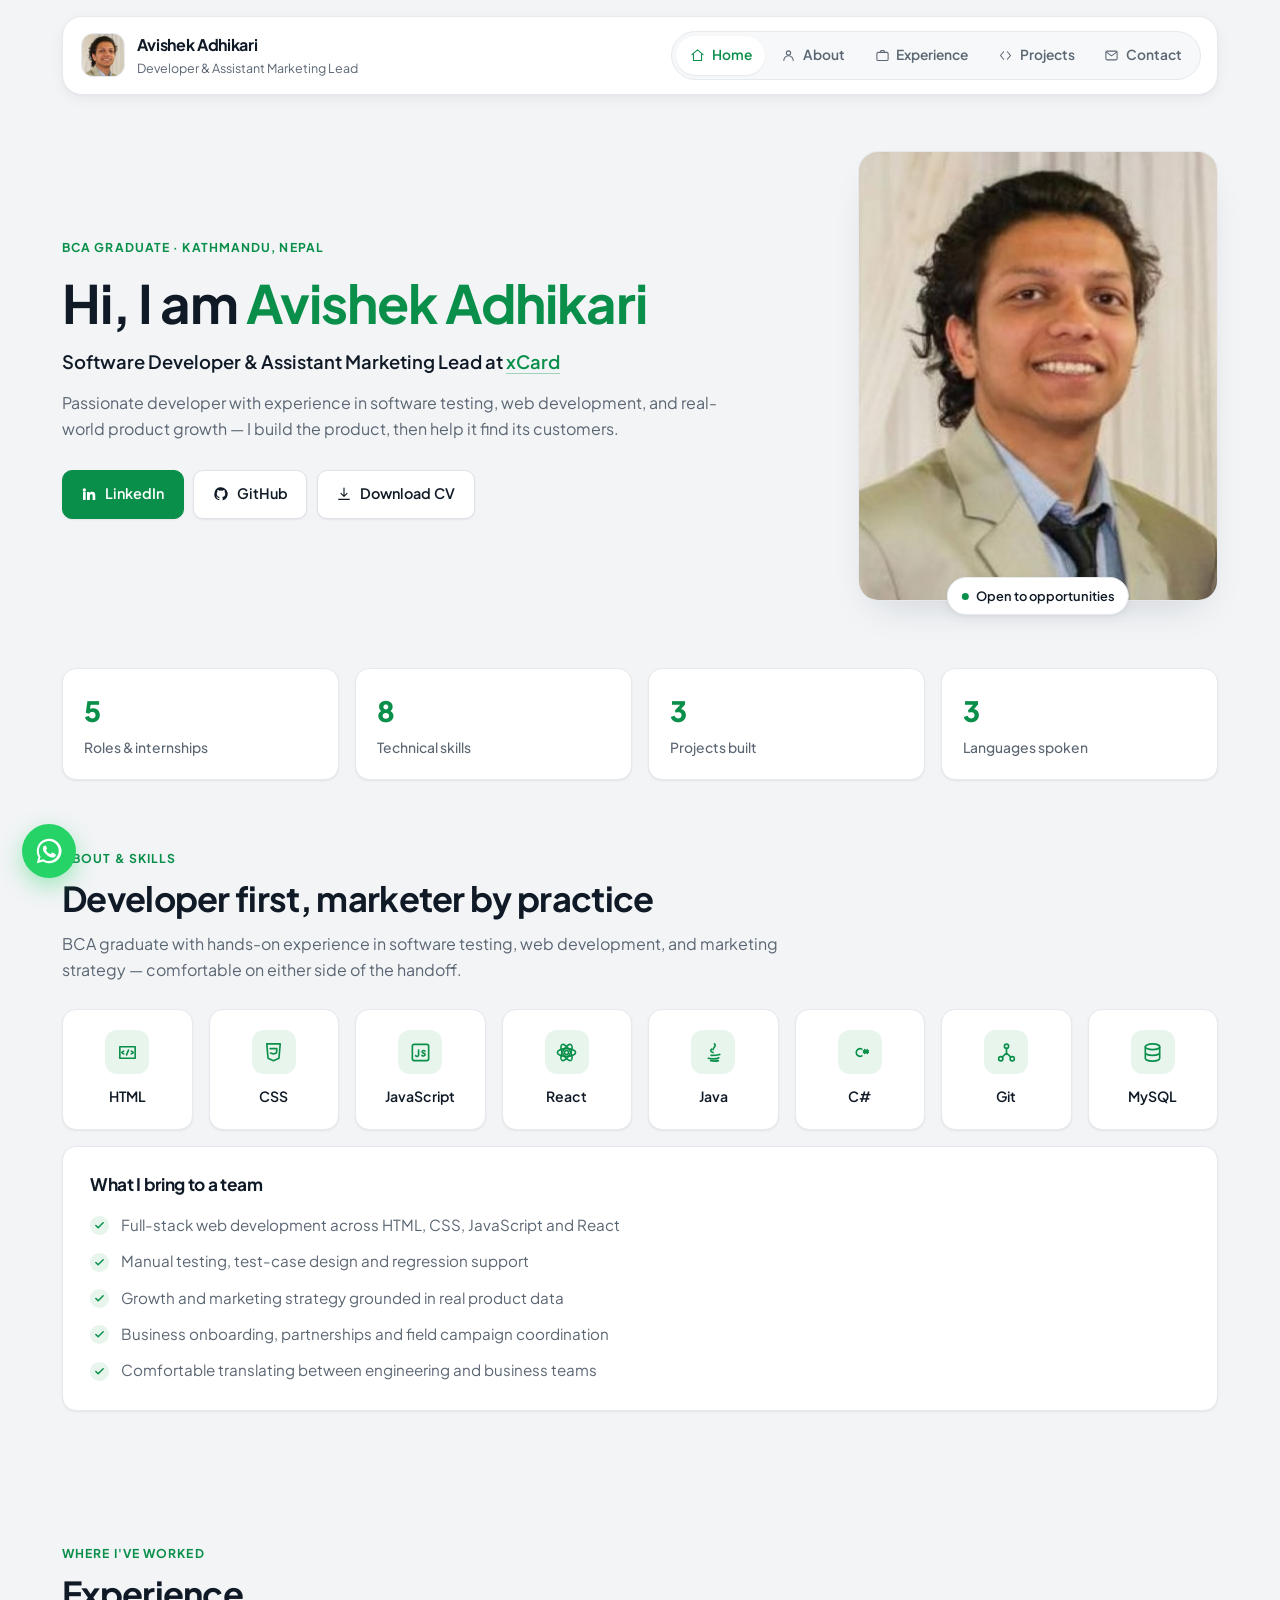
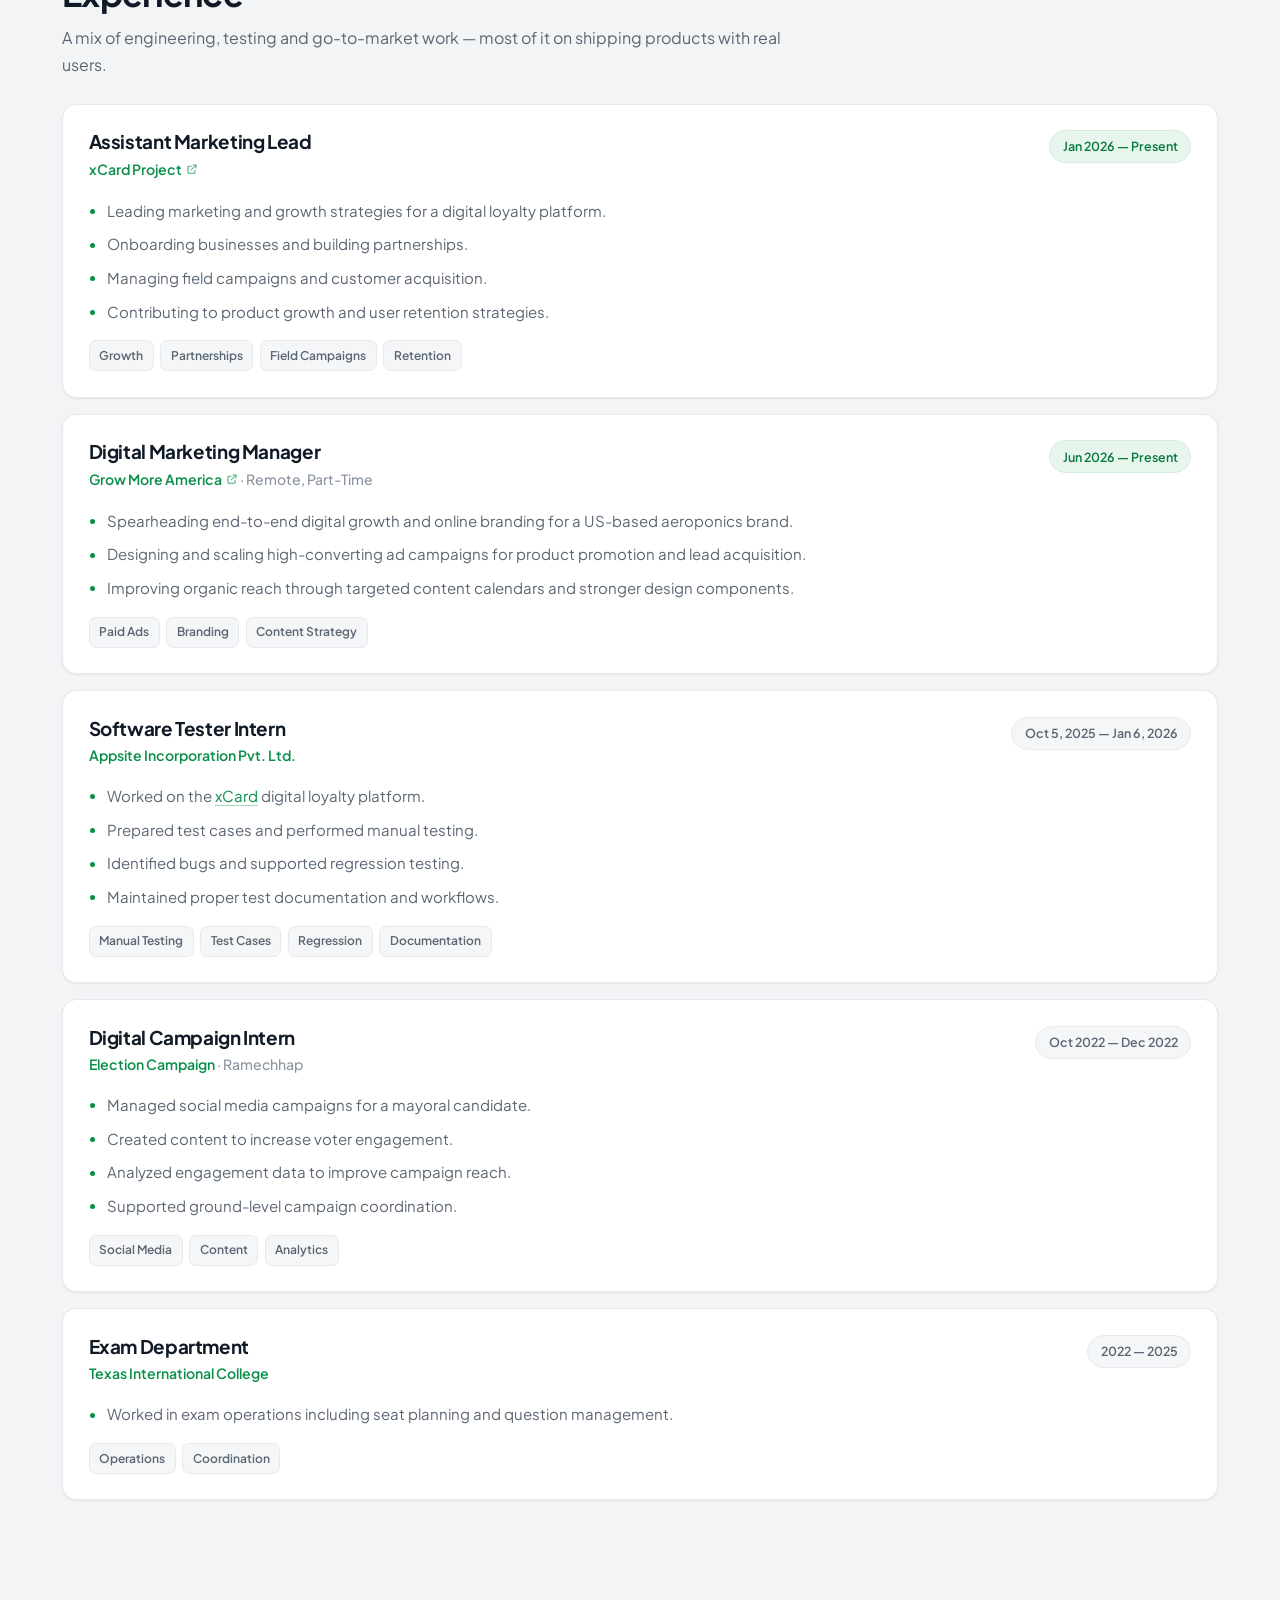
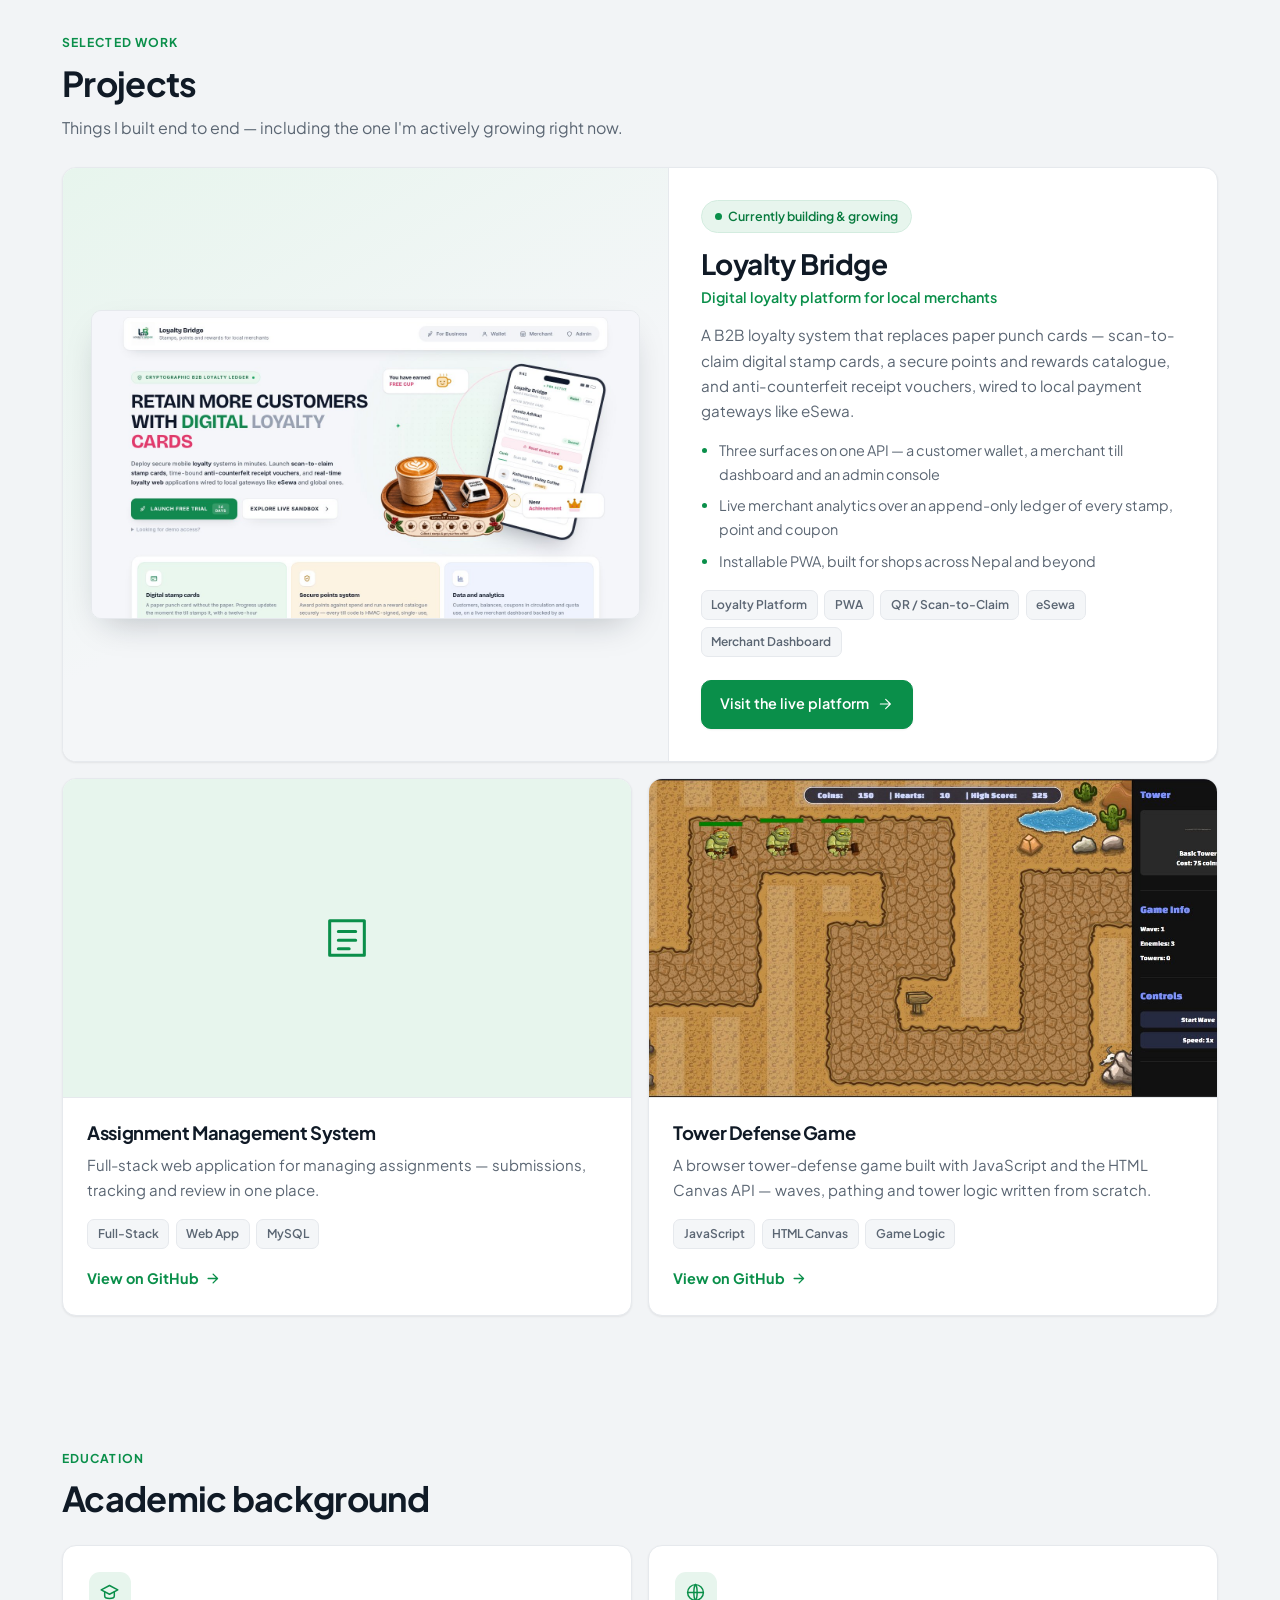
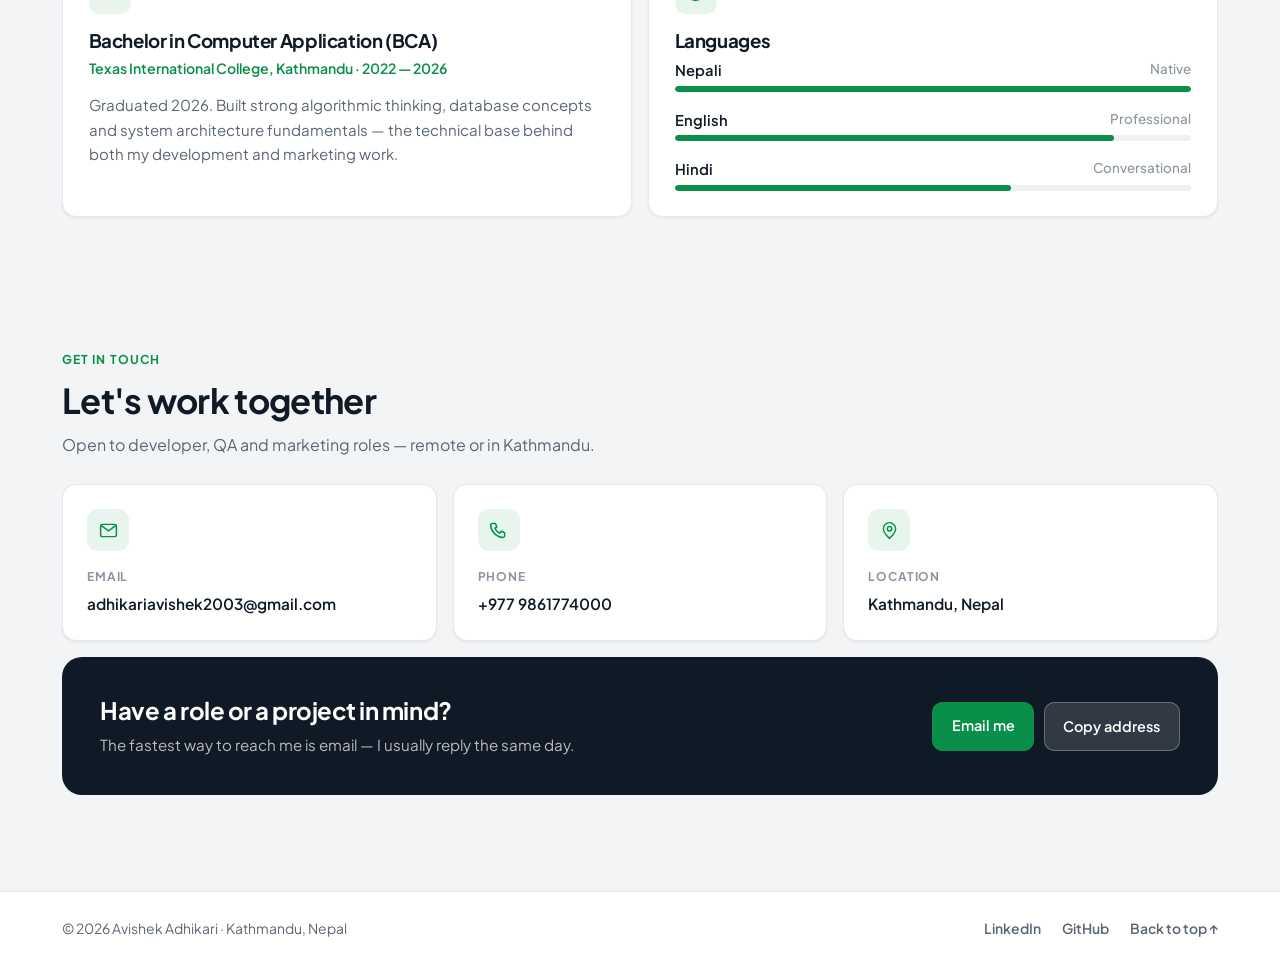
==== index.html @ b86a8623 "Add personal portfolio site Static, dependency-free portfolio built with plain HTML, CSS and vanilla" ====
<!DOCTYPE html>
<html lang="en">
<head>
<meta charset="UTF-8">
<meta name="viewport" content="width=device-width, initial-scale=1.0">
<title>Avishek Adhikari — Developer &amp; Assistant Marketing Lead</title>
<meta name="description" content="Portfolio of Avishek Adhikari — BCA graduate, software developer and Assistant Marketing Lead at xCard. Software testing, web development and product growth.">
<meta name="author" content="Avishek Adhikari">
<meta property="og:type" content="website">
<meta property="og:title" content="Avishek Adhikari — Developer &amp; Assistant Marketing Lead">
<meta property="og:description" content="Passionate developer with experience in software testing, web development, and real-world product growth.">

<link rel="preconnect" href="https://fonts.googleapis.com">
<link rel="preconnect" href="https://fonts.gstatic.com" crossorigin>
<link href="https://fonts.googleapis.com/css2?family=Plus+Jakarta+Sans:wght@400;500;600;700;800&display=swap" rel="stylesheet">
<link rel="stylesheet" href="styles.css">
<link rel="icon" href="data:image/svg+xml,<svg xmlns='http://www.w3.org/2000/svg' viewBox='0 0 100 100'><rect width='100' height='100' rx='24' fill='%230a8f4a'/><text y='70' x='50' text-anchor='middle' font-size='54' font-weight='700' font-family='Arial' fill='white'>A</text></svg>">
</head>
<body>

<div class="progress" id="progress"></div>

<!-- ================= HEADER ================= -->
<header class="topbar" id="topbar">
  <div class="topbar__card">
    <a href="#top" class="brand">
      <img src="assets/photo.jpg" alt="" class="brand__img">
      <span class="brand__text">
        <strong>Avishek Adhikari</strong>
        <small>Developer &amp; Assistant Marketing Lead</small>
      </span>
    </a>

    <nav class="pillnav" id="pillnav" aria-label="Sections">
      <a href="#top" class="is-active">
        <svg viewBox="0 0 24 24"><path d="M3 10.5 12 3l9 7.5"/><path d="M5.5 9.5V20h13V9.5"/></svg><span>Home</span></a>
      <a href="#about">
        <svg viewBox="0 0 24 24"><circle cx="12" cy="8" r="3.4"/><path d="M4.5 20a7.5 7.5 0 0 1 15 0"/></svg><span>About</span></a>
      <a href="#experience">
        <svg viewBox="0 0 24 24"><rect x="3" y="7" width="18" height="13" rx="2.2"/><path d="M9 7V5.5A1.5 1.5 0 0 1 10.5 4h3A1.5 1.5 0 0 1 15 5.5V7"/></svg><span>Experience</span></a>
      <a href="#projects">
        <svg viewBox="0 0 24 24"><path d="M9 18l-5-6 5-6M15 6l5 6-5 6"/></svg><span>Projects</span></a>
      <a href="#contact">
        <svg viewBox="0 0 24 24"><rect x="3" y="5" width="18" height="14" rx="2.2"/><path d="m3.8 6.5 8.2 6 8.2-6"/></svg><span>Contact</span></a>
    </nav>

    <button class="burger" id="burger" aria-label="Open menu" aria-expanded="false">
      <span></span><span></span><span></span>
    </button>
  </div>
</header>

<main id="top">
<div class="wrap">

  <!-- ================= HERO ================= -->
  <section class="hero reveal">
    <div class="hero__text">
      <span class="eyebrow">BCA Graduate · Kathmandu, Nepal</span>
      <h1>Hi, I am <span class="hl">Avishek Adhikari</span></h1>
      <p class="hero__role">Software Developer &amp; Assistant Marketing Lead at <a class="inlink" href="https://xcardnepal.com" target="_blank" rel="noopener">xCard</a></p>
      <p class="hero__lede">
        Passionate developer with experience in software testing, web development,
        and real-world product growth — I build the product, then help it find its customers.
      </p>

      <div class="btnrow">
        <a class="btn btn--primary" href="https://www.linkedin.com/in/avishek-adhikari-4a58102a5/" target="_blank" rel="noopener">
          <svg class="i i--fill" viewBox="0 0 24 24"><path d="M4.98 3.5a2.5 2.5 0 1 1 0 5 2.5 2.5 0 0 1 0-5zM3 9h4v12H3zM9 9h3.8v1.7h.05c.53-.95 1.83-1.95 3.77-1.95 4.03 0 4.78 2.5 4.78 5.76V21h-4v-5.6c0-1.34-.03-3.07-1.9-3.07-1.9 0-2.2 1.46-2.2 2.97V21H9z"/></svg>
          LinkedIn
        </a>
        <a class="btn" href="https://github.com/avishekadhikari" target="_blank" rel="noopener">
          <svg class="i i--fill" viewBox="0 0 24 24"><path d="M12 2a10 10 0 0 0-3.16 19.49c.5.09.68-.22.68-.48v-1.7C6.73 19.9 6.14 18 6.14 18c-.45-1.16-1.11-1.47-1.11-1.47-.91-.62.07-.6.07-.6 1 .07 1.53 1.03 1.53 1.03.9 1.53 2.36 1.09 2.94.83.09-.65.35-1.09.63-1.34-2.22-.25-4.55-1.11-4.55-4.94 0-1.09.39-1.98 1.03-2.68-.1-.25-.45-1.27.1-2.65 0 0 .84-.27 2.75 1.02a9.5 9.5 0 0 1 5 0c1.91-1.29 2.75-1.02 2.75-1.02.55 1.38.2 2.4.1 2.65.64.7 1.03 1.59 1.03 2.68 0 3.84-2.34 4.68-4.57 4.93.36.31.68.92.68 1.85v2.74c0 .27.18.58.69.48A10 10 0 0 0 12 2z"/></svg>
          GitHub
        </a>
        <a class="btn" href="assets/Avishek-Adhikari-CV.pdf" download>
          <svg class="i" viewBox="0 0 24 24"><path d="M12 3v12M7.5 11l4.5 4.5 4.5-4.5M4 20h16"/></svg>
          Download CV
        </a>
      </div>
    </div>

    <div class="hero__photo">
      <img src="assets/photo.jpg" alt="Avishek Adhikari">
      <span class="badge"><i class="dot"></i>Open to opportunities</span>
    </div>
  </section>

  <!-- ================= STATS ================= -->
  <section class="stats reveal">
    <div class="stat"><strong>5</strong><span>Roles &amp; internships</span></div>
    <div class="stat"><strong>8</strong><span>Technical skills</span></div>
    <div class="stat"><strong>3</strong><span>Projects built</span></div>
    <div class="stat"><strong>3</strong><span>Languages spoken</span></div>
  </section>

  <!-- ================= ABOUT / SKILLS ================= -->
  <section class="block" id="about">
    <div class="block__head reveal">
      <span class="eyebrow">About &amp; skills</span>
      <h2>Developer first, marketer by practice</h2>
      <p class="block__sub">
        BCA graduate with hands-on experience in software testing, web development,
        and marketing strategy — comfortable on either side of the handoff.
      </p>
    </div>

    <div class="grid grid--7 reveal">
      <div class="tile"><div class="tile__ico">
        <svg viewBox="0 0 24 24"><path d="M4 6h16v12H4z"/><path d="M8 10.5 6 12l2 1.5M16 10.5 18 12l-2 1.5M13 9.5l-2 5"/></svg></div>HTML</div>
      <div class="tile"><div class="tile__ico">
        <svg viewBox="0 0 24 24"><path d="M5 3h14l-1.3 15L12 20.5 6.3 18z"/><path d="M8.5 8h7l-.4 4.5L12 13.6l-3.1-1.1"/></svg></div>CSS</div>
      <div class="tile"><div class="tile__ico">
        <svg viewBox="0 0 24 24"><rect x="3.5" y="3.5" width="17" height="17" rx="2"/><path d="M10 9.5v5.2a1.6 1.6 0 0 1-3 .5M13.5 15c.6.7 3.3 1.2 3.3-.8 0-1.8-3.2-1.3-3.2-3 0-1.6 2.5-1.7 3.1-.6"/></svg></div>JavaScript</div>
      <div class="tile"><div class="tile__ico">
        <svg viewBox="0 0 24 24"><circle cx="12" cy="12" r="2.1"/><ellipse cx="12" cy="12" rx="9.5" ry="4"/><ellipse cx="12" cy="12" rx="9.5" ry="4" transform="rotate(60 12 12)"/><ellipse cx="12" cy="12" rx="9.5" ry="4" transform="rotate(120 12 12)"/></svg></div>React</div>
      <div class="tile"><div class="tile__ico">
        <svg viewBox="0 0 24 24"><path d="M13 3c2.5 2.5-1.5 4-1.5 6M9.5 15c6 0 9-1 9-1M6.5 18c8 1.5 11-.5 11-.5M9 20.5c5 1 8 0 8 0"/><path d="M10 8.5c-2 1.5-.5 3 1.5 3.5"/></svg></div>Java</div>
      <div class="tile"><div class="tile__ico">
        <svg viewBox="0 0 24 24"><path d="M14.5 8.5a4 4 0 1 0 0 7"/><path d="M17.5 9v4M20 9v4M16.2 10.2h5M16.2 11.9h5"/></svg></div>C#</div>
      <div class="tile"><div class="tile__ico">
        <svg viewBox="0 0 24 24"><circle cx="12" cy="5.5" r="2.2"/><circle cx="6" cy="18.5" r="2.2"/><circle cx="18" cy="18.5" r="2.2"/><path d="M12 7.7v4.8M12 12.5 7.5 16.8M12 12.5l4.5 4.3"/></svg></div>Git</div>
      <div class="tile"><div class="tile__ico">
        <svg viewBox="0 0 24 24"><ellipse cx="12" cy="6" rx="7.5" ry="3"/><path d="M4.5 6v12c0 1.7 3.4 3 7.5 3s7.5-1.3 7.5-3V6M4.5 12c0 1.7 3.4 3 7.5 3s7.5-1.3 7.5-3"/></svg></div>MySQL</div>
    </div>

    <div class="panel reveal">
      <h3 class="panel__h">What I bring to a team</h3>
      <ul class="checks">
        <li>Full-stack web development across HTML, CSS, JavaScript and React</li>
        <li>Manual testing, test-case design and regression support</li>
        <li>Growth and marketing strategy grounded in real product data</li>
        <li>Business onboarding, partnerships and field campaign coordination</li>
        <li>Comfortable translating between engineering and business teams</li>
      </ul>
    </div>
  </section>

  <!-- ================= EXPERIENCE ================= -->
  <section class="block" id="experience">
    <div class="block__head reveal">
      <span class="eyebrow">Where I've worked</span>
      <h2>Experience</h2>
      <p class="block__sub">
        A mix of engineering, testing and go-to-market work — most of it on shipping products
        with real users.
      </p>
    </div>

    <div class="xp">
      <article class="card card--xp reveal">
        <div class="card__top">
          <div>
            <h3>Assistant Marketing Lead</h3>
            <p class="org"><a class="orglink" href="https://xcardnepal.com" target="_blank" rel="noopener">xCard Project<svg viewBox="0 0 24 24"><path d="M14 4h6v6"/><path d="M20 4 10.5 13.5"/><path d="M18 14.5V19a1.5 1.5 0 0 1-1.5 1.5h-11A1.5 1.5 0 0 1 4 19V8a1.5 1.5 0 0 1 1.5-1.5H10"/></svg></a></p>
          </div>
          <span class="chip chip--live">Jan 2026 — Present</span>
        </div>
        <ul class="bullets">
          <li>Leading marketing and growth strategies for a digital loyalty platform.</li>
          <li>Onboarding businesses and building partnerships.</li>
          <li>Managing field campaigns and customer acquisition.</li>
          <li>Contributing to product growth and user retention strategies.</li>
        </ul>
        <div class="tags"><span>Growth</span><span>Partnerships</span><span>Field Campaigns</span><span>Retention</span></div>
      </article>

      <article class="card card--xp reveal">
        <div class="card__top">
          <div>
            <h3>Digital Marketing Manager</h3>
            <p class="org"><a class="orglink" href="https://growmoreamerica.com/" target="_blank" rel="noopener">Grow More America<svg viewBox="0 0 24 24"><path d="M14 4h6v6"/><path d="M20 4 10.5 13.5"/><path d="M18 14.5V19a1.5 1.5 0 0 1-1.5 1.5h-11A1.5 1.5 0 0 1 4 19V8a1.5 1.5 0 0 1 1.5-1.5H10"/></svg></a> <span class="dim">· Remote, Part-Time</span></p>
          </div>
          <span class="chip chip--live">Jun 2026 — Present</span>
        </div>
        <ul class="bullets">
          <li>Spearheading end-to-end digital growth and online branding for a US-based aeroponics brand.</li>
          <li>Designing and scaling high-converting ad campaigns for product promotion and lead acquisition.</li>
          <li>Improving organic reach through targeted content calendars and stronger design components.</li>
        </ul>
        <div class="tags"><span>Paid Ads</span><span>Branding</span><span>Content Strategy</span></div>
      </article>

      <article class="card card--xp reveal">
        <div class="card__top">
          <div>
            <h3>Software Tester Intern</h3>
            <p class="org">Appsite Incorporation Pvt. Ltd.</p>
          </div>
          <span class="chip">Oct 5, 2025 — Jan 6, 2026</span>
        </div>
        <ul class="bullets">
          <li>Worked on the <a class="inlink" href="https://xcardnepal.com" target="_blank" rel="noopener">xCard</a> digital loyalty platform.</li>
          <li>Prepared test cases and performed manual testing.</li>
          <li>Identified bugs and supported regression testing.</li>
          <li>Maintained proper test documentation and workflows.</li>
        </ul>
        <div class="tags"><span>Manual Testing</span><span>Test Cases</span><span>Regression</span><span>Documentation</span></div>
      </article>

      <article class="card card--xp reveal">
        <div class="card__top">
          <div>
            <h3>Digital Campaign Intern</h3>
            <p class="org">Election Campaign <span class="dim">· Ramechhap</span></p>
          </div>
          <span class="chip">Oct 2022 — Dec 2022</span>
        </div>
        <ul class="bullets">
          <li>Managed social media campaigns for a mayoral candidate.</li>
          <li>Created content to increase voter engagement.</li>
          <li>Analyzed engagement data to improve campaign reach.</li>
          <li>Supported ground-level campaign coordination.</li>
        </ul>
        <div class="tags"><span>Social Media</span><span>Content</span><span>Analytics</span></div>
      </article>

      <article class="card card--xp reveal">
        <div class="card__top">
          <div>
            <h3>Exam Department</h3>
            <p class="org">Texas International College</p>
          </div>
          <span class="chip">2022 — 2025</span>
        </div>
        <ul class="bullets">
          <li>Worked in exam operations including seat planning and question management.</li>
        </ul>
        <div class="tags"><span>Operations</span><span>Coordination</span></div>
      </article>
    </div>
  </section>

  <!-- ================= PROJECTS ================= -->
  <section class="block" id="projects">
    <div class="block__head reveal">
      <span class="eyebrow">Selected work</span>
      <h2>Projects</h2>
      <p class="block__sub">Things I built end to end — including the one I'm actively growing right now.</p>
    </div>

    <article class="card card--feat reveal">
      <div class="feat__shot">
        <img src="assets/loyaltybridge.jpg" alt="Loyalty Bridge — digital loyalty platform" loading="lazy">
      </div>
      <div class="feat__body">
        <span class="chip chip--live"><i class="dot"></i>Currently building &amp; growing</span>
        <h3>Loyalty Bridge</h3>
        <p class="feat__tag">Digital loyalty platform for local merchants</p>
        <p>
          A B2B loyalty system that replaces paper punch cards — scan-to-claim digital stamp
          cards, a secure points and rewards catalogue, and anti-counterfeit receipt vouchers,
          wired to local payment gateways like eSewa.
        </p>
        <ul class="feat__points">
          <li>Three surfaces on one API — a customer wallet, a merchant till dashboard and an admin console</li>
          <li>Live merchant analytics over an append-only ledger of every stamp, point and coupon</li>
          <li>Installable PWA, built for shops across Nepal and beyond</li>
        </ul>
        <div class="tags"><span>Loyalty Platform</span><span>PWA</span><span>QR / Scan-to-Claim</span><span>eSewa</span><span>Merchant Dashboard</span></div>
        <div class="btnrow">
          <a class="btn btn--primary" href="https://loynex.onrender.com/" target="_blank" rel="noopener">
            Visit the live platform
            <svg class="i" viewBox="0 0 24 24"><path d="M5 12h14M13 5l7 7-7 7"/></svg>
          </a>
        </div>
      </div>
    </article>

    <div class="grid grid--2">
      <article class="card card--proj reveal">
        <div class="shot shot--placeholder">
          <svg viewBox="0 0 24 24"><path d="M4 4h16v16H4z"/><path d="M8 9h8M8 13h8M8 17h5"/></svg>
        </div>
        <div class="card__body">
          <h3>Assignment Management System</h3>
          <p>Full-stack web application for managing assignments — submissions, tracking and review in one place.</p>
          <div class="tags"><span>Full-Stack</span><span>Web App</span><span>MySQL</span></div>
          <a class="link" href="https://github.com/avishekadhikari/AssignmentSystem" target="_blank" rel="noopener">
            View on GitHub
            <svg viewBox="0 0 24 24"><path d="M5 12h14M13 5l7 7-7 7"/></svg>
          </a>
        </div>
      </article>

      <article class="card card--proj reveal">
        <div class="shot"><img src="assets/towerdefence.jpg" alt="Tower Defense Game screenshot" loading="lazy"></div>
        <div class="card__body">
          <h3>Tower Defense Game</h3>
          <p>A browser tower-defense game built with JavaScript and the HTML Canvas API — waves, pathing and tower logic written from scratch.</p>
          <div class="tags"><span>JavaScript</span><span>HTML Canvas</span><span>Game Logic</span></div>
          <a class="link" href="https://github.com/avishekadhikari/TowerDefenseGame" target="_blank" rel="noopener">
            View on GitHub
            <svg viewBox="0 0 24 24"><path d="M5 12h14M13 5l7 7-7 7"/></svg>
          </a>
        </div>
      </article>
    </div>
  </section>

  <!-- ================= EDUCATION ================= -->
  <section class="block">
    <div class="block__head reveal">
      <span class="eyebrow">Education</span>
      <h2>Academic background</h2>
    </div>

    <div class="grid grid--2">
      <article class="card card--pad reveal">
        <div class="card__ico">
          <svg viewBox="0 0 24 24"><path d="M12 4 2.5 9 12 14l9.5-5z"/><path d="M6.5 11.3V16c0 1.5 2.5 2.8 5.5 2.8s5.5-1.3 5.5-2.8v-4.7"/></svg>
        </div>
        <h3>Bachelor in Computer Application (BCA)</h3>
        <p class="org">Texas International College, Kathmandu · 2022 — 2026</p>
        <p class="card__text">
          Graduated 2026. Built strong algorithmic thinking, database concepts and system architecture
          fundamentals — the technical base behind both my development and marketing work.
        </p>
      </article>

      <article class="card card--pad reveal">
        <div class="card__ico">
          <svg viewBox="0 0 24 24"><circle cx="12" cy="12" r="9"/><path d="M3 12h18M12 3c2.5 2.6 2.5 15.4 0 18M12 3c-2.5 2.6-2.5 15.4 0 18"/></svg>
        </div>
        <h3>Languages</h3>
        <ul class="langs">
          <li><span>Nepali</span><i>Native</i><div class="bar"><b style="--w:100%"></b></div></li>
          <li><span>English</span><i>Professional</i><div class="bar"><b style="--w:85%"></b></div></li>
          <li><span>Hindi</span><i>Conversational</i><div class="bar"><b style="--w:65%"></b></div></li>
        </ul>
      </article>
    </div>
  </section>

  <!-- ================= CONTACT ================= -->
  <section class="block" id="contact">
    <div class="block__head reveal">
      <span class="eyebrow">Get in touch</span>
      <h2>Let's work together</h2>
      <p class="block__sub">Open to developer, QA and marketing roles — remote or in Kathmandu.</p>
    </div>

    <div class="grid grid--3 reveal">
      <a class="card card--contact" href="mailto:adhikariavishek2003@gmail.com">
        <div class="card__ico"><svg viewBox="0 0 24 24"><rect x="3" y="5" width="18" height="14" rx="2.2"/><path d="m3.8 6.5 8.2 6 8.2-6"/></svg></div>
        <span class="lbl">Email</span>
        <span class="val">adhikariavishek2003@gmail.com</span>
      </a>
      <a class="card card--contact" href="tel:+9779861774000">
        <div class="card__ico"><svg viewBox="0 0 24 24"><path d="M5 4h3.5l1.6 4-2.2 1.4a11.5 11.5 0 0 0 5.7 5.7L15 12.9l4 1.6V18a2 2 0 0 1-2.2 2A15.5 15.5 0 0 1 3 6.2 2 2 0 0 1 5 4z"/></svg></div>
        <span class="lbl">Phone</span>
        <span class="val">+977 9861774000</span>
      </a>
      <div class="card card--contact">
        <div class="card__ico"><svg viewBox="0 0 24 24"><path d="M12 21s7-6.2 7-11a7 7 0 1 0-14 0c0 4.8 7 11 7 11z"/><circle cx="12" cy="10" r="2.5"/></svg></div>
        <span class="lbl">Location</span>
        <span class="val">Kathmandu, Nepal</span>
      </div>
    </div>

    <div class="cta reveal">
      <div>
        <h3>Have a role or a project in mind?</h3>
        <p>The fastest way to reach me is email — I usually reply the same day.</p>
      </div>
      <div class="btnrow">
        <a class="btn btn--primary" href="mailto:adhikariavishek2003@gmail.com">Email me</a>
        <button class="btn btn--onDark" id="copyEmail" data-copy="adhikariavishek2003@gmail.com">Copy address</button>
      </div>
    </div>
  </section>

</div>
</main>

<footer class="footer">
  <div class="wrap footer__in">
    <p>© <span id="year">2026</span> Avishek Adhikari · Kathmandu, Nepal</p>
    <div class="footer__links">
      <a href="https://www.linkedin.com/in/avishek-adhikari-4a58102a5/" target="_blank" rel="noopener">LinkedIn</a>
      <a href="https://github.com/avishekadhikari" target="_blank" rel="noopener">GitHub</a>
      <a href="#top">Back to top ↑</a>
    </div>
  </div>
</footer>

<a class="wa" href="https://wa.me/9779861774000" target="_blank" rel="noopener" aria-label="Chat on WhatsApp" title="Chat on WhatsApp">
  <svg viewBox="0 0 32 32" fill="currentColor"><path d="M16 3C8.8 3 3 8.8 3 16c0 2.3.6 4.5 1.7 6.4L3 29l6.8-1.8A13 13 0 1 0 16 3zm0 23.6c-2 0-4-.5-5.7-1.6l-.4-.2-4 1 1.1-3.9-.3-.4A10.6 10.6 0 1 1 16 26.6zm5.8-7.9c-.3-.2-1.9-.9-2.2-1-.3-.1-.5-.2-.7.2s-.8 1-1 1.2c-.2.2-.4.2-.7 0a8.7 8.7 0 0 1-4.3-3.7c-.3-.6.3-.5.9-1.7.1-.2 0-.4 0-.6l-1-2.3c-.2-.6-.5-.5-.7-.5h-.6c-.2 0-.6.1-.9.4-.3.4-1.2 1.2-1.2 2.8s1.2 3.3 1.4 3.5c.2.2 2.4 3.7 5.9 5.2 2.2.9 3 1 4.1.8.7-.1 2-.8 2.2-1.6.3-.8.3-1.5.2-1.6-.1-.2-.3-.3-.6-.4z"/></svg>
</a>

<script src="script.js"></script>
</body>
</html>
---- styles.css ----
/* =========================================================
   Avishek Adhikari — Portfolio
   Light SaaS design: soft grey canvas, white cards, green accent
   ========================================================= */

:root{
  --green:#0a8f4a;
  --green-dk:#077a3e;
  --green-lt:#e7f5ed;
  --green-lt2:#d3ecdf;

  --bg:#f2f4f6;
  --card:#ffffff;
  --ink:#101a26;
  --ink-2:#5b6673;
  --ink-3:#8b95a1;
  --line:#e6e9ed;
  --line-2:#dfe3e8;

  --shadow-sm:0 1px 2px rgba(16,26,38,.04),0 1px 3px rgba(16,26,38,.03);
  --shadow:0 4px 14px rgba(16,26,38,.05),0 1px 3px rgba(16,26,38,.04);
  --shadow-lg:0 18px 40px -18px rgba(16,26,38,.18);

  --font:"Plus Jakarta Sans",system-ui,-apple-system,"Segoe UI",sans-serif;
  --wrap:1220px;
  --pad:clamp(1rem,4vw,2rem);
  --r:14px;
  --r-lg:20px;
}

*,*::before,*::after{box-sizing:border-box}
html{scroll-behavior:smooth;scroll-padding-top:110px;-webkit-text-size-adjust:100%}
body{
  margin:0;background:var(--bg);color:var(--ink);
  font-family:var(--font);font-size:16px;line-height:1.65;
  -webkit-font-smoothing:antialiased;overflow-x:hidden;
}
img{max-width:100%;display:block}
a{color:inherit;text-decoration:none}
ul{margin:0;padding:0;list-style:none}
h1,h2,h3{margin:0;line-height:1.2;letter-spacing:-.02em;font-weight:700}
p{margin:0}
button{font-family:inherit}
::selection{background:var(--green);color:#fff}
:focus-visible{outline:2px solid var(--green);outline-offset:3px;border-radius:8px}

svg{width:100%;height:100%;fill:none;stroke:currentColor;stroke-width:1.7;
    stroke-linecap:round;stroke-linejoin:round}
.i--fill,.wa svg{fill:currentColor;stroke:none}

.wrap{max-width:var(--wrap);margin:0 auto;padding-inline:var(--pad)}

.progress{position:fixed;top:0;left:0;height:3px;width:0;background:var(--green);z-index:200;transition:width .1s linear}

/* ================= HEADER ================= */
.topbar{position:sticky;top:0;z-index:100;padding:1rem var(--pad);
  max-width:var(--wrap);margin:0 auto;transition:padding .3s ease}
.topbar.is-stuck{padding-top:.6rem}
.topbar__card{
  display:flex;align-items:center;gap:1rem;
  background:var(--card);border:1px solid var(--line);border-radius:var(--r-lg);
  padding:.85rem 1rem .85rem 1.1rem;box-shadow:var(--shadow);
  transition:box-shadow .3s ease;
}
.topbar.is-stuck .topbar__card{box-shadow:var(--shadow-lg)}

.brand{display:flex;align-items:center;gap:.75rem;margin-right:auto;min-width:0}
.brand__img{width:44px;height:44px;border-radius:12px;object-fit:cover;object-position:center top;
  border:1px solid var(--line);flex-shrink:0}
.brand__text{display:flex;flex-direction:column;min-width:0}
.brand__text strong{font-size:1rem;font-weight:700;letter-spacing:-.02em;white-space:nowrap}
.brand__text small{font-size:.78rem;color:var(--ink-2);white-space:nowrap;overflow:hidden;text-overflow:ellipsis}

.pillnav{display:flex;align-items:center;gap:.15rem;background:#f6f8f9;
  border:1px solid var(--line);border-radius:999px;padding:.28rem}
.pillnav a{
  display:flex;align-items:center;gap:.42rem;padding:.5rem .85rem;border-radius:999px;
  font-size:.86rem;font-weight:600;color:var(--ink-2);white-space:nowrap;transition:.2s ease;
}
.pillnav a svg{width:15px;height:15px;flex-shrink:0}
.pillnav a:hover{color:var(--ink);background:#eef1f3}
.pillnav a.is-active{background:var(--card);color:var(--green);box-shadow:var(--shadow-sm)}

.burger{display:none;flex-direction:column;gap:4px;background:none;border:0;cursor:pointer;padding:9px}
.burger span{display:block;width:19px;height:2px;border-radius:2px;background:var(--ink);transition:.3s ease}
.burger[aria-expanded="true"] span:nth-child(1){transform:translateY(6px) rotate(45deg)}
.burger[aria-expanded="true"] span:nth-child(2){opacity:0}
.burger[aria-expanded="true"] span:nth-child(3){transform:translateY(-6px) rotate(-45deg)}

/* ================= SHARED ================= */
.eyebrow{
  display:inline-block;font-size:.76rem;font-weight:700;letter-spacing:.09em;
  text-transform:uppercase;color:var(--green);
}
.block{padding-block:clamp(2.5rem,6vw,4rem)}
.block__head{margin-bottom:1.6rem;max-width:62ch}
.block__head h2{font-size:clamp(1.6rem,3.4vw,2.15rem);margin-top:.5rem}
.block__sub{margin-top:.7rem;color:var(--ink-2);font-size:1rem}

.card{
  background:var(--card);border:1px solid var(--line);border-radius:var(--r);
  box-shadow:var(--shadow-sm);transition:.28s cubic-bezier(.4,0,.2,1);
}
.card--pad{padding:1.6rem}
.card__ico{
  width:42px;height:42px;display:grid;place-items:center;border-radius:11px;
  background:var(--green-lt);color:var(--green);margin-bottom:1rem;
}
.card__ico svg{width:21px;height:21px}
.card__text{margin-top:.8rem;color:var(--ink-2);font-size:.94rem}
.org{margin-top:.3rem;font-size:.88rem;font-weight:600;color:var(--green)}
.orglink{display:inline-flex;align-items:center;gap:.3rem;border-bottom:1px solid transparent;
  transition:border-color .2s ease,opacity .2s ease}
.orglink svg{width:12px;height:12px;stroke-width:2.1;opacity:.75}
.orglink:hover{border-bottom-color:currentColor}
.inlink{color:var(--green);font-weight:inherit;
  border-bottom:1px solid color-mix(in srgb,var(--green) 35%,transparent);
  transition:border-color .2s ease}
.inlink:hover{border-bottom-color:currentColor}
.org .dim,.dim{color:var(--ink-3);font-weight:500}

.grid{display:grid;gap:1rem}
.grid--7{grid-template-columns:repeat(8,1fr)}
.grid--3{grid-template-columns:repeat(3,1fr)}
.grid--2{grid-template-columns:repeat(2,1fr)}

.btn{
  display:inline-flex;align-items:center;justify-content:center;gap:.5rem;
  padding:.72rem 1.15rem;border-radius:10px;border:1px solid var(--line-2);
  background:var(--card);color:var(--ink);font-size:.9rem;font-weight:600;
  cursor:pointer;white-space:nowrap;box-shadow:var(--shadow-sm);
  transition:.22s cubic-bezier(.4,0,.2,1);
}
.btn:hover{transform:translateY(-2px);box-shadow:var(--shadow);border-color:#cfd5db}
.btn .i{width:16px;height:16px;flex-shrink:0}
.btn--primary{background:var(--green);border-color:var(--green);color:#fff}
.btn--primary:hover{background:var(--green-dk);border-color:var(--green-dk)}
.btn--onDark{background:rgba(255,255,255,.14);border-color:rgba(255,255,255,.28);color:#fff;box-shadow:none}
.btn--onDark:hover{background:rgba(255,255,255,.22);border-color:rgba(255,255,255,.4)}
.btnrow{display:flex;flex-wrap:wrap;gap:.6rem;margin-top:1.7rem}

.tags{display:flex;flex-wrap:wrap;gap:.4rem;margin-top:1rem}
.tags span{
  font-size:.75rem;font-weight:600;color:var(--ink-2);
  background:#f4f6f8;border:1px solid var(--line);border-radius:7px;padding:.28rem .6rem;
}

/* ================= HERO ================= */
.hero{
  display:grid;grid-template-columns:1.35fr .65fr;gap:clamp(1.5rem,4vw,3rem);
  align-items:center;padding:clamp(1.5rem,4vw,2.5rem) 0 clamp(1.5rem,4vw,2rem);
}
.hero h1{font-size:clamp(2rem,5.2vw,3.3rem);margin-top:.7rem}
.hl{color:var(--green)}
.hero__role{margin-top:.8rem;font-size:clamp(1rem,2vw,1.15rem);font-weight:600;color:var(--ink)}
.hero__lede{margin-top:.8rem;color:var(--ink-2);max-width:56ch}

.hero__photo{position:relative}
.hero__photo img{
  width:100%;aspect-ratio:4/5;object-fit:cover;object-position:center top;
  border-radius:var(--r-lg);border:1px solid var(--line);
  background:var(--card);box-shadow:var(--shadow-lg);
}
.badge{
  position:absolute;left:50%;bottom:-14px;transform:translateX(-50%);
  display:inline-flex;align-items:center;gap:.45rem;white-space:nowrap;
  background:var(--card);border:1px solid var(--line);border-radius:999px;
  padding:.45rem .85rem;font-size:.8rem;font-weight:600;box-shadow:var(--shadow);
}
.dot{width:7px;height:7px;border-radius:50%;background:var(--green);
  box-shadow:0 0 0 0 rgba(10,143,74,.5);animation:pulse 2.4s infinite}
@keyframes pulse{70%{box-shadow:0 0 0 7px rgba(10,143,74,0)}100%{box-shadow:0 0 0 0 rgba(10,143,74,0)}}

/* ================= STATS ================= */
.stats{display:grid;grid-template-columns:repeat(4,1fr);gap:1rem;margin-top:2.2rem}
.stat{
  background:var(--card);border:1px solid var(--line);border-radius:var(--r);
  padding:1.2rem 1.3rem;box-shadow:var(--shadow-sm);
}
.stat strong{display:block;font-size:1.75rem;font-weight:800;color:var(--green);letter-spacing:-.03em}
.stat span{display:block;margin-top:.15rem;font-size:.87rem;color:var(--ink-2);font-weight:500}

/* ================= TILES (skills) ================= */
.tile{
  background:var(--card);border:1px solid var(--line);border-radius:var(--r);
  padding:1.25rem .75rem;text-align:center;font-size:.88rem;font-weight:600;
  box-shadow:var(--shadow-sm);transition:.28s cubic-bezier(.4,0,.2,1);
}
.tile:hover{transform:translateY(-4px);box-shadow:var(--shadow);border-color:var(--green-lt2)}
.tile__ico{
  width:44px;height:44px;margin:0 auto .7rem;display:grid;place-items:center;
  border-radius:12px;background:var(--green-lt);color:var(--green);
}
.tile__ico svg{width:23px;height:23px}

/* ================= PANEL ================= */
.panel{
  margin-top:1rem;background:var(--card);border:1px solid var(--line);
  border-radius:var(--r);padding:1.7rem;box-shadow:var(--shadow-sm);
}
.panel__h{font-size:1.08rem;margin-bottom:1.1rem}
.checks{display:grid;gap:.7rem}
.checks li{position:relative;padding-left:1.9rem;color:var(--ink-2);font-size:.95rem}
.checks li::before{
  content:"";position:absolute;left:0;top:.28em;width:19px;height:19px;border-radius:50%;
  background:var(--green-lt) url("data:image/svg+xml,%3Csvg xmlns='http://www.w3.org/2000/svg' viewBox='0 0 24 24' fill='none' stroke='%230a8f4a' stroke-width='3.2' stroke-linecap='round' stroke-linejoin='round'%3E%3Cpath d='M20 6 9 17l-5-5'/%3E%3C/svg%3E") center/11px no-repeat;
}

/* ================= EXPERIENCE ================= */
.xp{display:grid;gap:1rem}
.card--xp{padding:1.6rem}
.card--xp:hover{box-shadow:var(--shadow);border-color:var(--line-2);transform:translateY(-2px)}
.card__top{display:flex;justify-content:space-between;align-items:flex-start;gap:1rem;flex-wrap:wrap}
.card--xp h3{font-size:1.18rem}
.chip{
  font-size:.78rem;font-weight:600;color:var(--ink-2);background:#f4f6f8;
  border:1px solid var(--line);border-radius:999px;padding:.32rem .8rem;white-space:nowrap;
}
.chip--live{background:var(--green-lt);border-color:var(--green-lt2);color:var(--green-dk)}
.bullets{margin-top:1.05rem;display:grid;gap:.55rem}
.bullets li{position:relative;padding-left:1.15rem;color:var(--ink-2);font-size:.94rem}
.bullets li::before{
  content:"";position:absolute;left:.1rem;top:.68em;width:5px;height:5px;
  border-radius:50%;background:var(--green);
}

/* ================= PROJECTS ================= */
.card--feat{
  display:grid;grid-template-columns:1.05fr .95fr;gap:0;overflow:hidden;
  background:var(--card);border:1px solid var(--line);border-radius:var(--r);
  box-shadow:var(--shadow-sm);margin-bottom:1rem;
  transition:.28s cubic-bezier(.4,0,.2,1);
}
.card--feat:hover{box-shadow:var(--shadow-lg);border-color:var(--line-2)}
.feat__shot{
  display:flex;align-items:center;justify-content:center;
  padding:clamp(1.1rem,2.2vw,1.75rem);
  background:linear-gradient(150deg,var(--green-lt) 0%,#f4f6f8 55%);
  border-right:1px solid var(--line);overflow:hidden;
}
.feat__shot img{
  width:100%;height:auto;max-height:100%;object-fit:contain;
  border-radius:10px;border:1px solid var(--line);
  box-shadow:0 14px 34px -14px rgba(16,26,38,.28);
}
.feat__body{padding:clamp(1.5rem,3vw,2rem);display:flex;flex-direction:column;align-items:flex-start}
.feat__body .chip{display:inline-flex;align-items:center;gap:.42rem;margin-bottom:.9rem}
.feat__body h3{font-size:clamp(1.35rem,2.6vw,1.75rem)}
.feat__tag{margin-top:.3rem;font-size:.9rem;font-weight:600;color:var(--green)}
.feat__body>p:not(.feat__tag){margin-top:.8rem;color:var(--ink-2);font-size:.95rem}
.feat__points{margin-top:1rem;display:grid;gap:.5rem}
.feat__points li{position:relative;padding-left:1.15rem;color:var(--ink-2);font-size:.9rem}
.feat__points li::before{
  content:"";position:absolute;left:.1rem;top:.62em;width:5px;height:5px;
  border-radius:50%;background:var(--green);
}
.feat__body .btnrow{margin-top:1.4rem}

.card--proj{overflow:hidden;display:flex;flex-direction:column}
.card--proj:hover{box-shadow:var(--shadow-lg);transform:translateY(-4px)}
.shot{aspect-ratio:16/9;background:#f4f6f8;border-bottom:1px solid var(--line);overflow:hidden}
.shot img{width:100%;height:100%;object-fit:cover;object-position:center top}
.shot--placeholder{display:grid;place-items:center;background:var(--green-lt);color:var(--green)}
.shot--placeholder svg{width:52px;height:52px;stroke-width:1.4}
.card__body{padding:1.5rem;display:flex;flex-direction:column;flex:1}
.card--proj h3{font-size:1.15rem}
.card--proj p{margin-top:.55rem;color:var(--ink-2);font-size:.94rem}
.card--proj .tags{margin-bottom:1.1rem}
.link{
  margin-top:auto;display:inline-flex;align-items:center;gap:.4rem;align-self:flex-start;
  font-size:.9rem;font-weight:700;color:var(--green);
}
.link svg{width:15px;height:15px;stroke-width:2.2;transition:transform .22s ease}
.link:hover svg{transform:translateX(4px)}

/* ================= LANGUAGES ================= */
.langs{display:grid;gap:1rem;margin-top:.4rem}
.langs li{display:grid;grid-template-columns:1fr auto;gap:.2rem .5rem;font-size:.92rem;font-weight:600}
.langs i{font-style:normal;font-size:.84rem;font-weight:500;color:var(--ink-3)}
.bar{grid-column:1/-1;height:6px;border-radius:99px;background:#eef1f3;overflow:hidden}
.bar b{display:block;height:100%;width:0;border-radius:99px;background:var(--green);
  transition:width 1s cubic-bezier(.2,.8,.2,1)}
.is-in .bar b{width:var(--w)}

/* ================= CONTACT ================= */
.card--contact{padding:1.5rem;display:block}
a.card--contact:hover{transform:translateY(-3px);box-shadow:var(--shadow);border-color:var(--green-lt2)}
.lbl{display:block;font-size:.75rem;font-weight:700;letter-spacing:.07em;
  text-transform:uppercase;color:var(--ink-3)}
.val{display:block;margin-top:.25rem;font-size:.96rem;font-weight:600;word-break:break-word}

.cta{
  margin-top:1rem;background:var(--ink);color:#fff;border-radius:var(--r-lg);
  padding:clamp(1.6rem,4vw,2.4rem);
  display:flex;align-items:center;justify-content:space-between;gap:1.5rem;flex-wrap:wrap;
}
.cta h3{font-size:clamp(1.2rem,2.6vw,1.5rem)}
.cta p{margin-top:.45rem;color:rgba(255,255,255,.7);font-size:.95rem}
.cta .btnrow{margin-top:0}

/* ================= FOOTER ================= */
.footer{border-top:1px solid var(--line);margin-top:2rem;background:var(--card)}
.footer__in{display:flex;flex-wrap:wrap;gap:.8rem;align-items:center;justify-content:space-between;
  padding-block:1.6rem;font-size:.87rem;color:var(--ink-2)}
.footer__links{display:flex;gap:1.3rem;font-weight:600}
.footer__links a:hover{color:var(--green)}

/* ================= WHATSAPP FAB ================= */
.wa{
  position:fixed;left:22px;bottom:22px;z-index:90;
  width:54px;height:54px;border-radius:50%;display:grid;place-items:center;
  background:#25d366;color:#fff;box-shadow:0 8px 22px rgba(37,211,102,.4);
  transition:transform .22s ease;
}
.wa svg{width:30px;height:30px}
.wa:hover{transform:scale(1.08)}

/* ================= REVEAL ================= */
.reveal{opacity:0;transform:translateY(18px);
  transition:opacity .6s cubic-bezier(.2,.8,.2,1),transform .6s cubic-bezier(.2,.8,.2,1)}
.reveal.is-in{opacity:1;transform:none}

/* ================= RESPONSIVE ================= */
@media (max-width:1080px){
  .pillnav a span{display:none}
  .grid--7{grid-template-columns:repeat(4,1fr)}
}
@media (max-width:980px){
  .brand__text small{display:none}
  .pillnav a{padding:.5rem .7rem;font-size:.82rem}
}
@media (max-width:860px){
  .card--feat{grid-template-columns:1fr}
  .feat__shot{border-right:0;border-bottom:1px solid var(--line)}
  .hero{grid-template-columns:1fr;gap:2rem}
  .hero__photo{max-width:330px;margin:0 auto}
  .stats{grid-template-columns:repeat(2,1fr)}
  .grid--3,.grid--2{grid-template-columns:1fr}
  .burger{display:flex}
  .pillnav{
    position:absolute;top:calc(100% + .6rem);left:0;right:0;
    flex-direction:column;align-items:stretch;gap:.2rem;padding:.6rem;
    background:var(--card);border-radius:var(--r);box-shadow:var(--shadow-lg);
    opacity:0;visibility:hidden;transform:translateY(-8px);
    transition:opacity .25s ease,transform .25s ease,visibility .25s;
  }
  .pillnav.is-open{opacity:1;visibility:visible;transform:none}
  .pillnav a{padding:.75rem 1rem;font-size:.95rem;border-radius:10px}
  .pillnav a span{display:inline}
  .topbar__card{position:relative}
  .cta{flex-direction:column;align-items:flex-start}
}
@media (max-width:560px){
  .grid--7{grid-template-columns:repeat(2,1fr)}
  .stats{grid-template-columns:1fr}
  .card__top{flex-direction:column;gap:.6rem}
  .wa{width:48px;height:48px;left:16px;bottom:16px}
  .wa svg{width:26px;height:26px}
  .footer__in{flex-direction:column;align-items:flex-start}
}

@media (prefers-reduced-motion:reduce){
  *,*::before,*::after{animation-duration:.01ms!important;transition-duration:.01ms!important}
  html{scroll-behavior:auto}
  .reveal{opacity:1;transform:none}
}

@media print{
  .topbar,.progress,.wa,.btnrow,.footer__links{display:none}
  body{background:#fff}
  .card,.tile,.stat{box-shadow:none;break-inside:avoid}
  .cta{background:#fff;color:#000;border:1px solid #ccc}
}
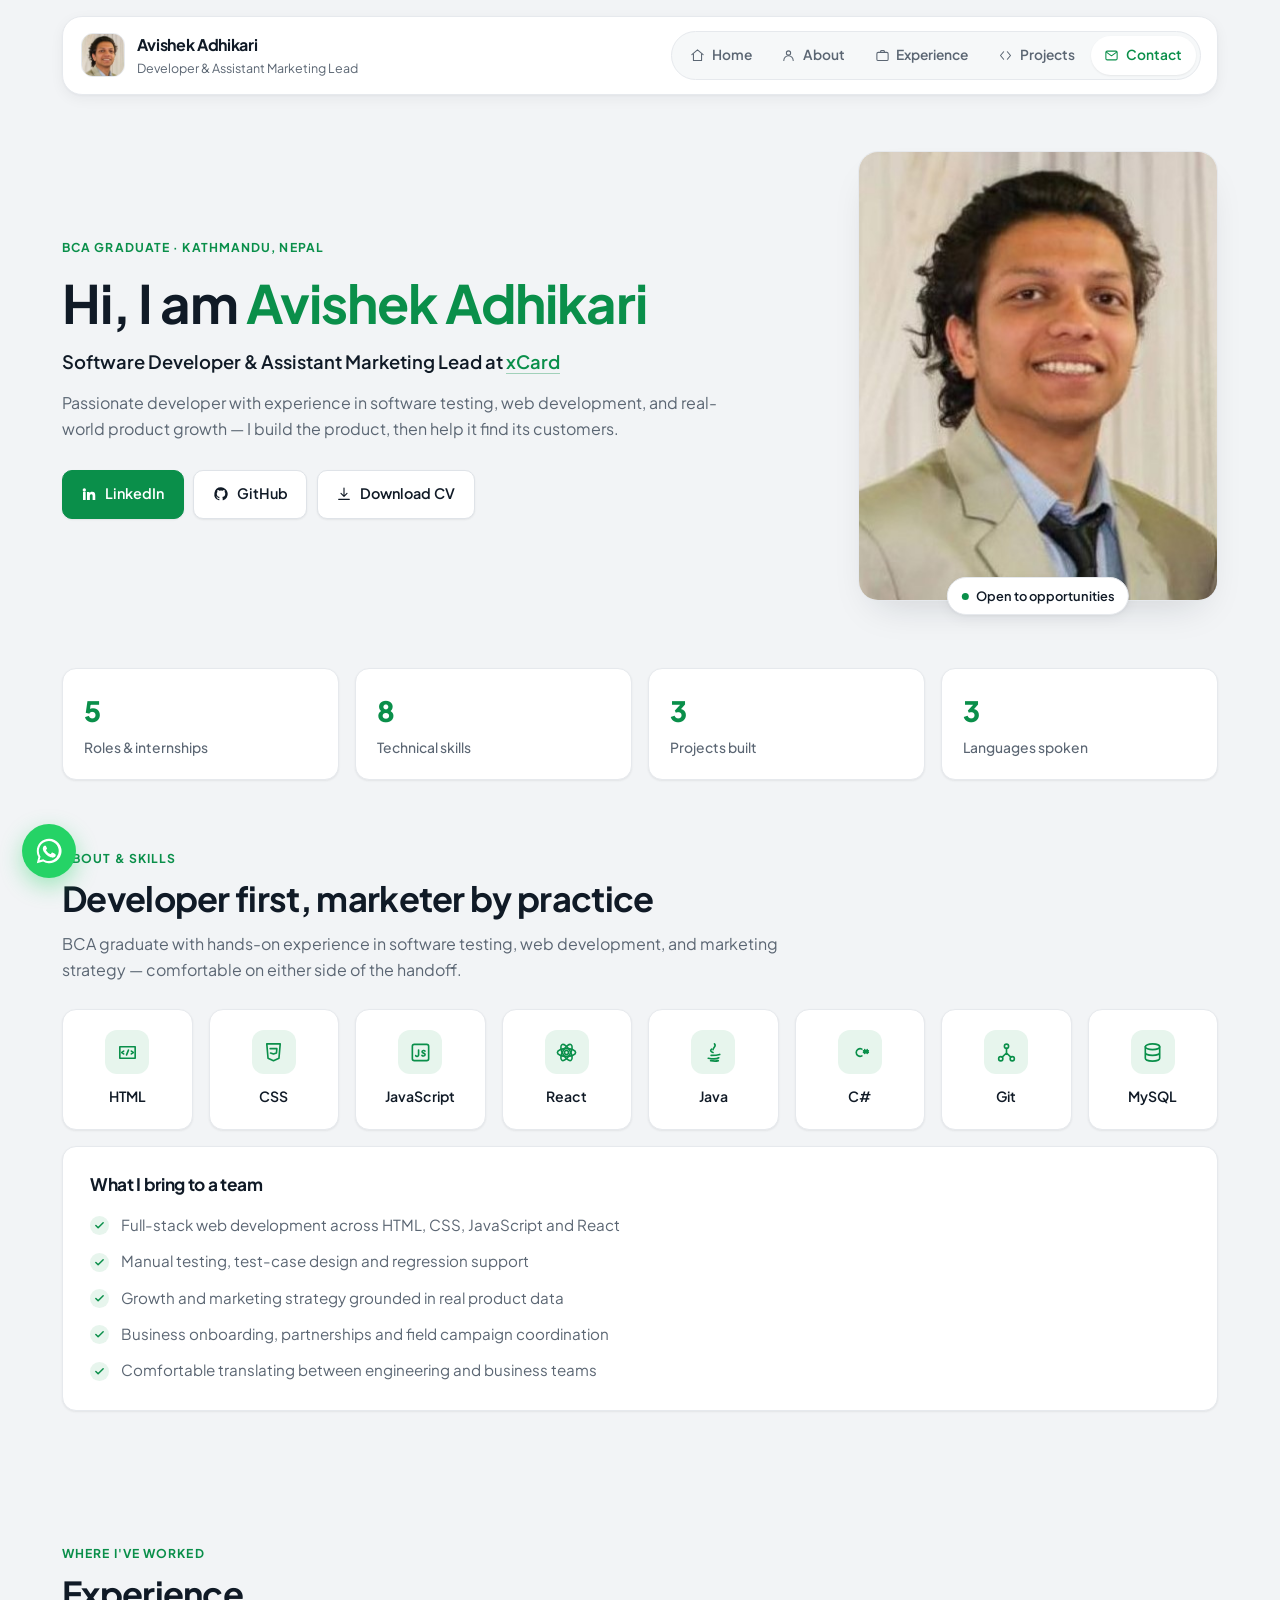
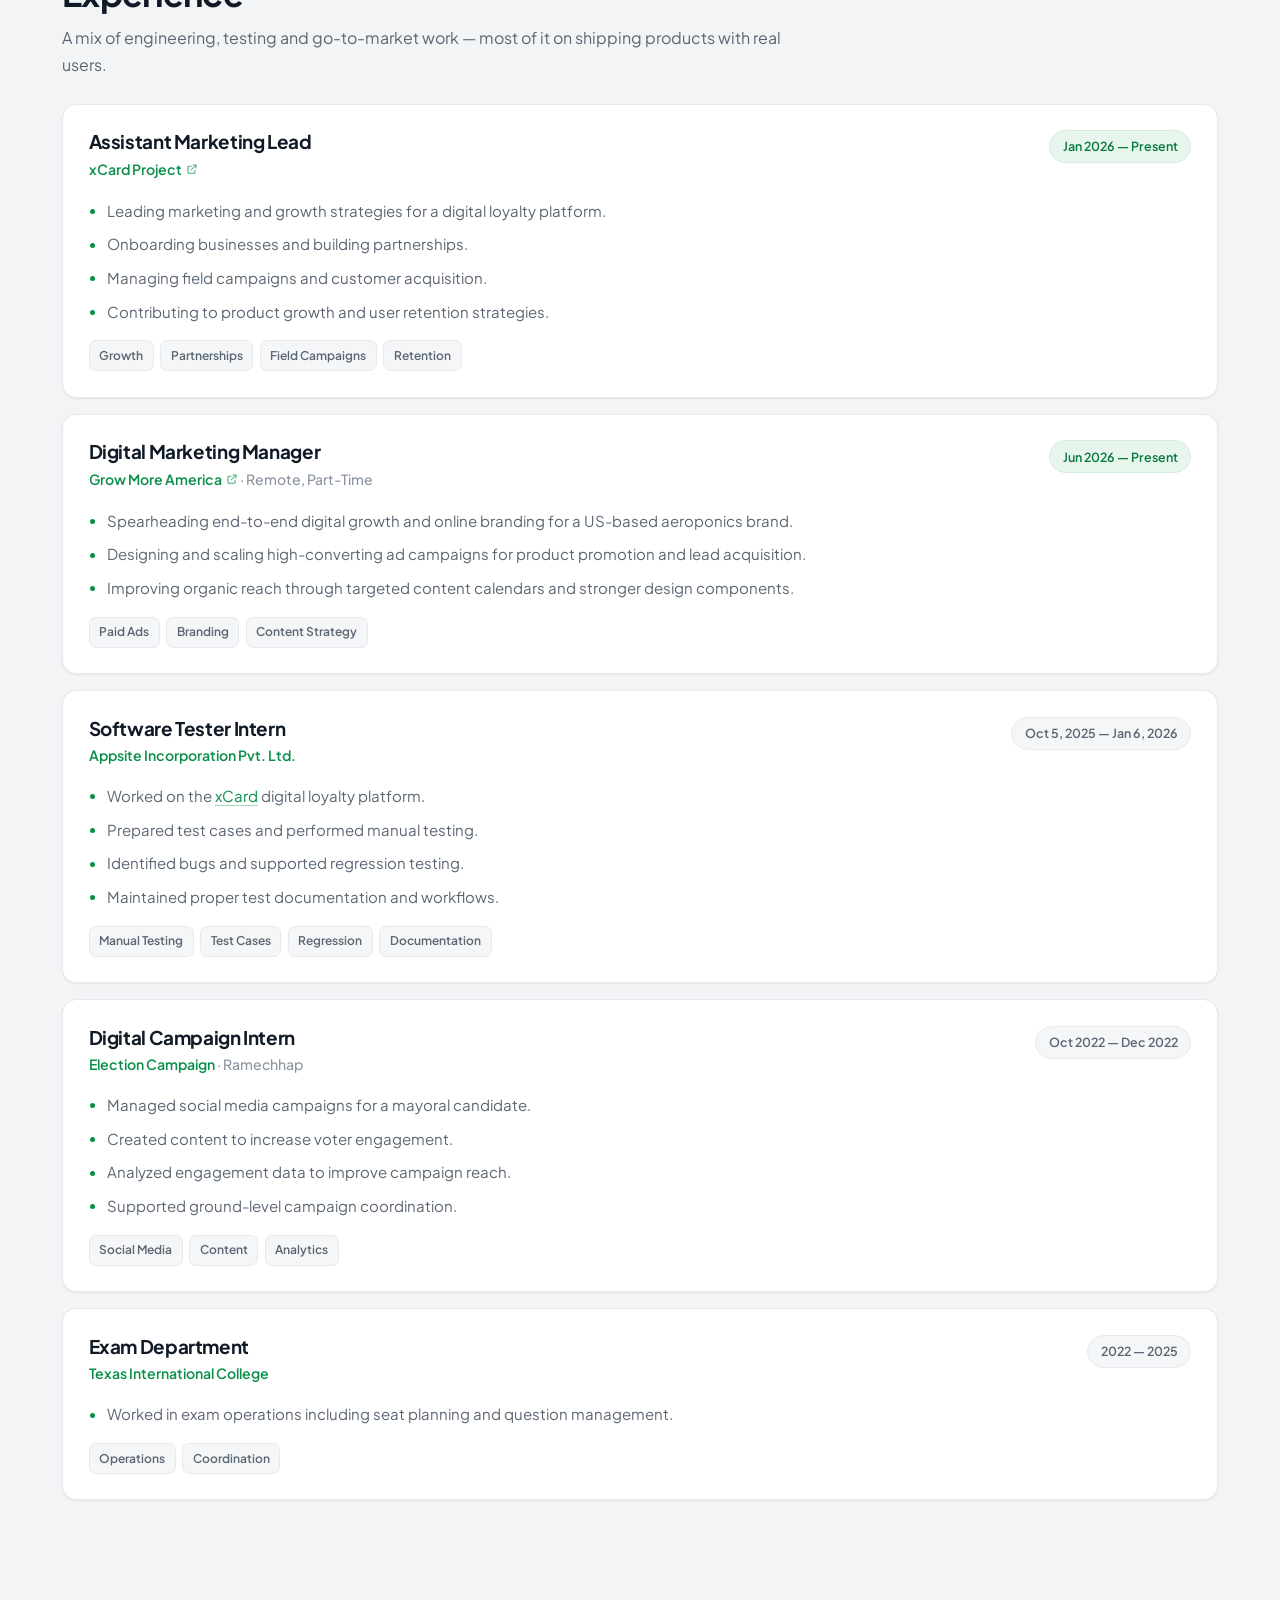
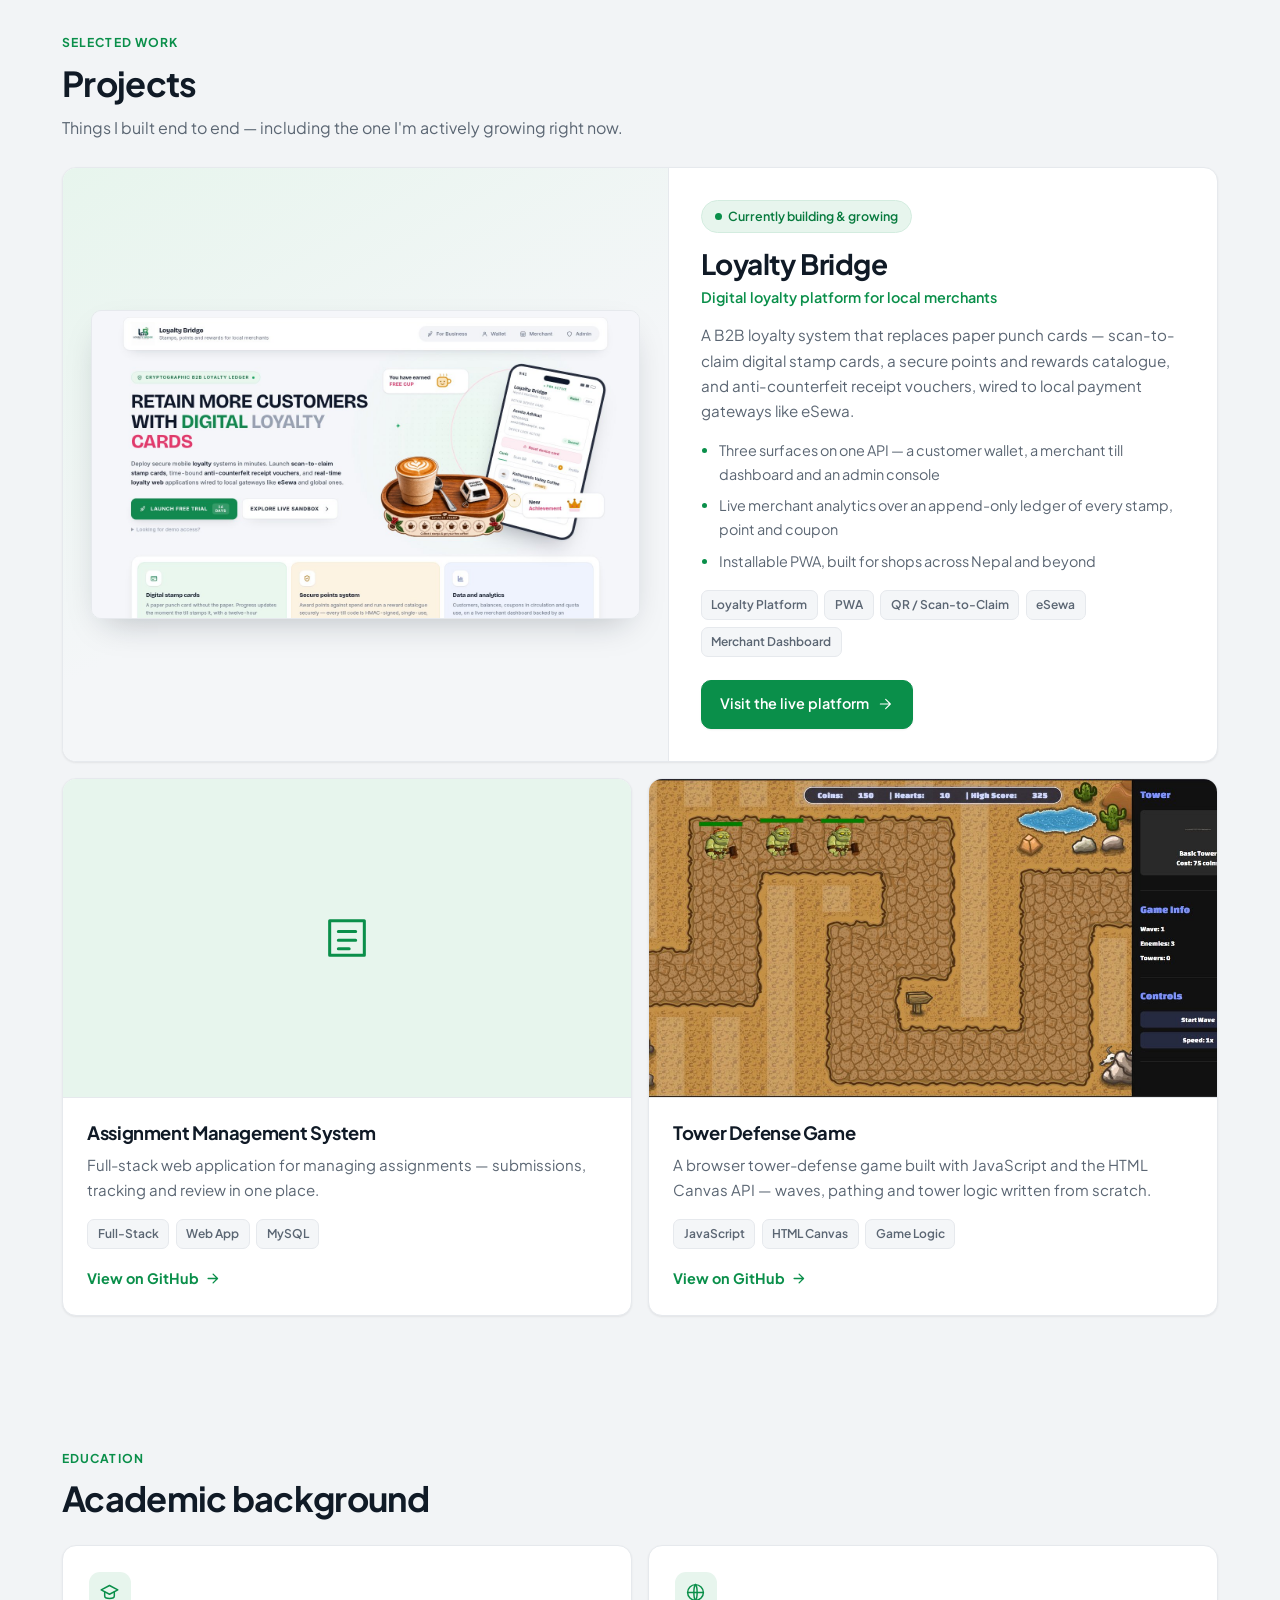
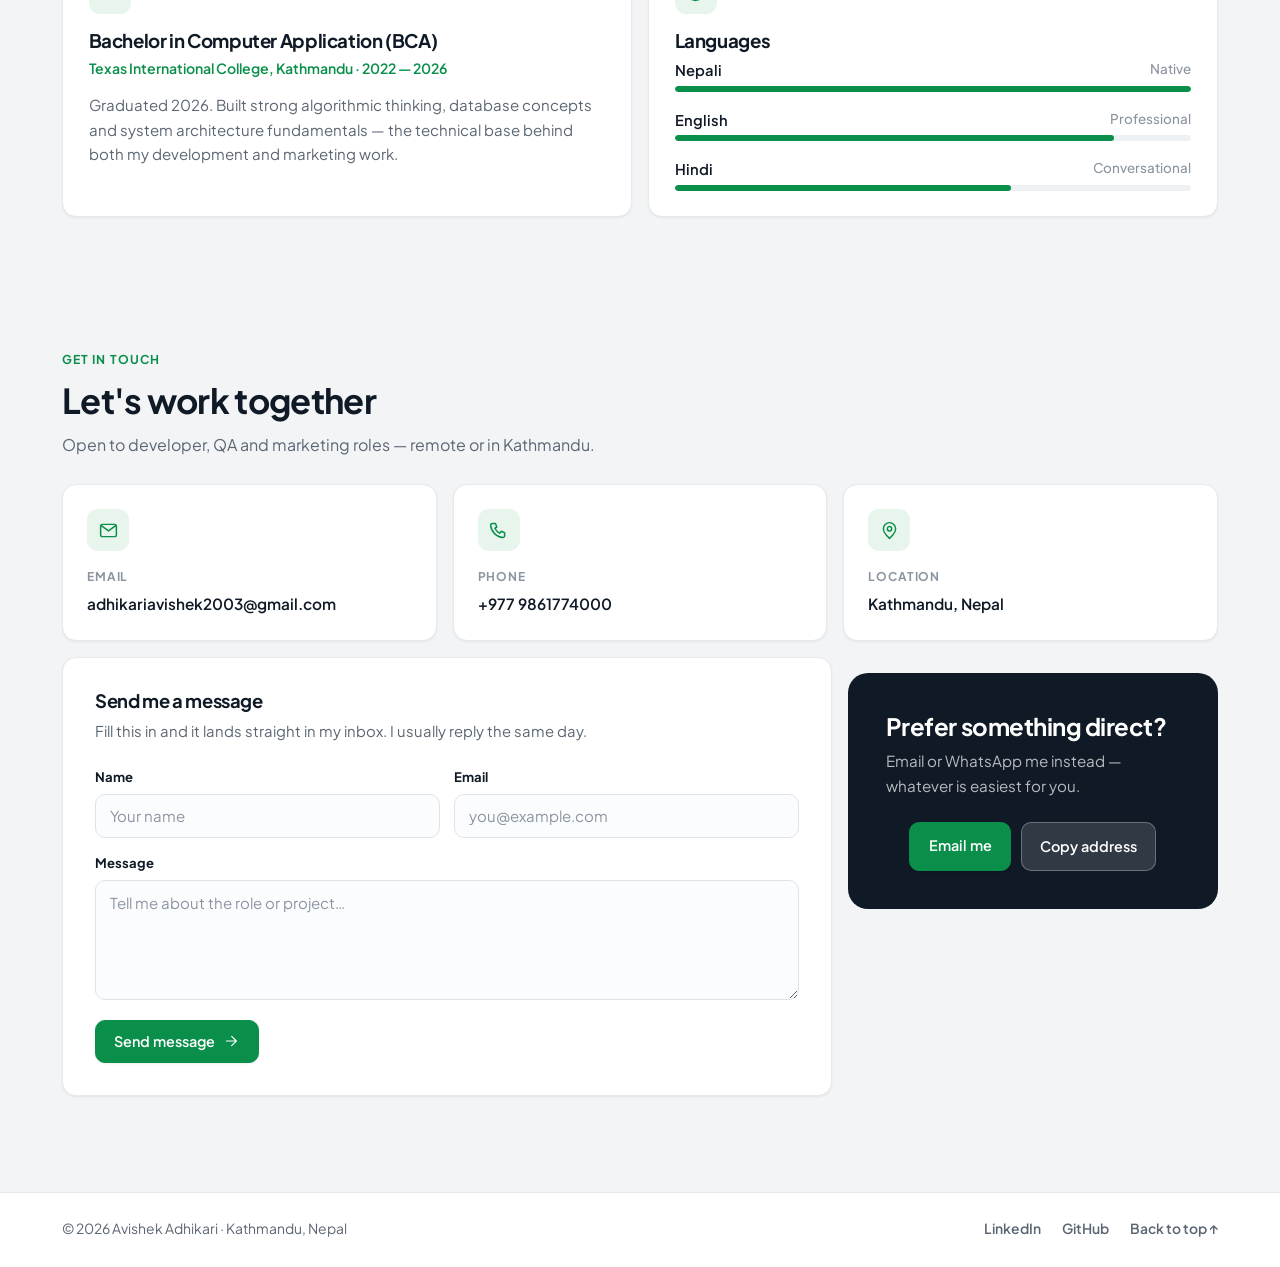
==== commit 5cc8b10d: "Add working contact form via Web3Forms Replaces the mailto-only contact section with a real form, so" ====
--- a/index.html
+++ b/index.html
@@ -358,14 +358,55 @@
       </div>
     </div>
 
-    <div class="cta reveal">
-      <div>
-        <h3>Have a role or a project in mind?</h3>
-        <p>The fastest way to reach me is email — I usually reply the same day.</p>
-      </div>
-      <div class="btnrow">
-        <a class="btn btn--primary" href="mailto:adhikariavishek2003@gmail.com">Email me</a>
-        <button class="btn btn--onDark" id="copyEmail" data-copy="adhikariavishek2003@gmail.com">Copy address</button>
+    <div class="contactgrid">
+      <!-- ---------- message form ---------- -->
+      <div class="card card--form reveal">
+        <h3 class="form__h">Send me a message</h3>
+        <p class="form__sub">Fill this in and it lands straight in my inbox. I usually reply the same day.</p>
+
+        <form id="contactForm" novalidate>
+          <!-- Web3Forms access key. Get a free one at https://web3forms.com -->
+          <input type="hidden" name="access_key" value="YOUR_WEB3FORMS_ACCESS_KEY">
+          <input type="hidden" name="subject" value="New message from your portfolio">
+          <input type="hidden" name="from_name" value="Portfolio contact form">
+          <!-- spam honeypot: real people never fill this in -->
+          <input type="checkbox" name="botcheck" class="hp" tabindex="-1" autocomplete="off">
+
+          <div class="field2">
+            <p class="field">
+              <label for="cf-name">Name</label>
+              <input type="text" id="cf-name" name="name" required autocomplete="name" placeholder="Your name">
+            </p>
+            <p class="field">
+              <label for="cf-email">Email</label>
+              <input type="email" id="cf-email" name="email" required autocomplete="email" placeholder="you@example.com">
+            </p>
+          </div>
+
+          <p class="field">
+            <label for="cf-msg">Message</label>
+            <textarea id="cf-msg" name="message" rows="5" required placeholder="Tell me about the role or project…"></textarea>
+          </p>
+
+          <button type="submit" class="btn btn--primary form__submit" id="cf-submit">
+            <span class="cf-label">Send message</span>
+            <svg class="i" viewBox="0 0 24 24"><path d="M5 12h14M13 5l7 7-7 7"/></svg>
+          </button>
+
+          <p class="form__status" id="cf-status" role="status" aria-live="polite"></p>
+        </form>
+      </div>
+
+      <!-- ---------- direct alternatives ---------- -->
+      <div class="cta cta--stack reveal">
+        <div>
+          <h3>Prefer something direct?</h3>
+          <p>Email or WhatsApp me instead — whatever is easiest for you.</p>
+        </div>
+        <div class="btnrow">
+          <a class="btn btn--primary" href="mailto:adhikariavishek2003@gmail.com">Email me</a>
+          <button class="btn btn--onDark" id="copyEmail" data-copy="adhikariavishek2003@gmail.com">Copy address</button>
+        </div>
       </div>
     </div>
   </section>
--- a/styles.css
+++ b/styles.css
@@ -289,6 +289,40 @@
   text-transform:uppercase;color:var(--ink-3)}
 .val{display:block;margin-top:.25rem;font-size:.96rem;font-weight:600;word-break:break-word}
 
+.contactgrid{display:grid;grid-template-columns:1.35fr .65fr;gap:1rem;margin-top:1rem;align-items:start}
+
+/* ---------- contact form ---------- */
+.card--form{padding:clamp(1.5rem,3vw,2rem)}
+.form__h{font-size:1.15rem}
+.form__sub{margin-top:.4rem;color:var(--ink-2);font-size:.93rem}
+.card--form form{margin-top:1.4rem}
+.field2{display:grid;grid-template-columns:1fr 1fr;gap:.9rem}
+.field{display:flex;flex-direction:column;gap:.4rem;margin-bottom:.9rem}
+.field label{font-size:.82rem;font-weight:700;color:var(--ink)}
+.field input,.field textarea{
+  font-family:inherit;font-size:.94rem;color:var(--ink);
+  padding:.72rem .85rem;border:1px solid var(--line-2);border-radius:10px;
+  background:#fbfcfd;transition:border-color .2s ease,box-shadow .2s ease,background .2s ease;
+}
+.field textarea{resize:vertical;min-height:118px}
+.field input::placeholder,.field textarea::placeholder{color:var(--ink-3)}
+.field input:focus,.field textarea:focus{
+  outline:none;background:var(--card);border-color:var(--green);
+  box-shadow:0 0 0 3px var(--green-lt);
+}
+.field input[aria-invalid="true"],.field textarea[aria-invalid="true"]{
+  border-color:#d64545;box-shadow:0 0 0 3px rgba(214,69,69,.12);
+}
+.hp{position:absolute;left:-9999px;width:1px;height:1px;opacity:0}
+.form__submit{margin-top:.3rem}
+.form__submit[disabled]{opacity:.65;pointer-events:none}
+.form__status{margin-top:.9rem;font-size:.89rem;font-weight:600;display:none}
+.form__status.is-ok{display:block;color:var(--green-dk)}
+.form__status.is-err{display:block;color:#c23b3b}
+
+.cta--stack{margin-top:0;flex-direction:column;align-items:flex-start;height:auto}
+.cta--stack .btnrow{margin-top:1.2rem}
+
 .cta{
   margin-top:1rem;background:var(--ink);color:#fff;border-radius:var(--r-lg);
   padding:clamp(1.6rem,4vw,2.4rem);
@@ -330,6 +364,7 @@
   .pillnav a{padding:.5rem .7rem;font-size:.82rem}
 }
 @media (max-width:860px){
+  .contactgrid{grid-template-columns:1fr}
   .card--feat{grid-template-columns:1fr}
   .feat__shot{border-right:0;border-bottom:1px solid var(--line)}
   .hero{grid-template-columns:1fr;gap:2rem}
@@ -351,6 +386,7 @@
   .cta{flex-direction:column;align-items:flex-start}
 }
 @media (max-width:560px){
+  .field2{grid-template-columns:1fr;gap:0}
   .grid--7{grid-template-columns:repeat(2,1fr)}
   .stats{grid-template-columns:1fr}
   .card__top{flex-direction:column;gap:.6rem}
@@ -366,7 +402,7 @@
 }
 
 @media print{
-  .topbar,.progress,.wa,.btnrow,.footer__links{display:none}
+  .topbar,.progress,.wa,.btnrow,.footer__links,.card--form{display:none}
   body{background:#fff}
   .card,.tile,.stat{box-shadow:none;break-inside:avoid}
   .cta{background:#fff;color:#000;border:1px solid #ccc}
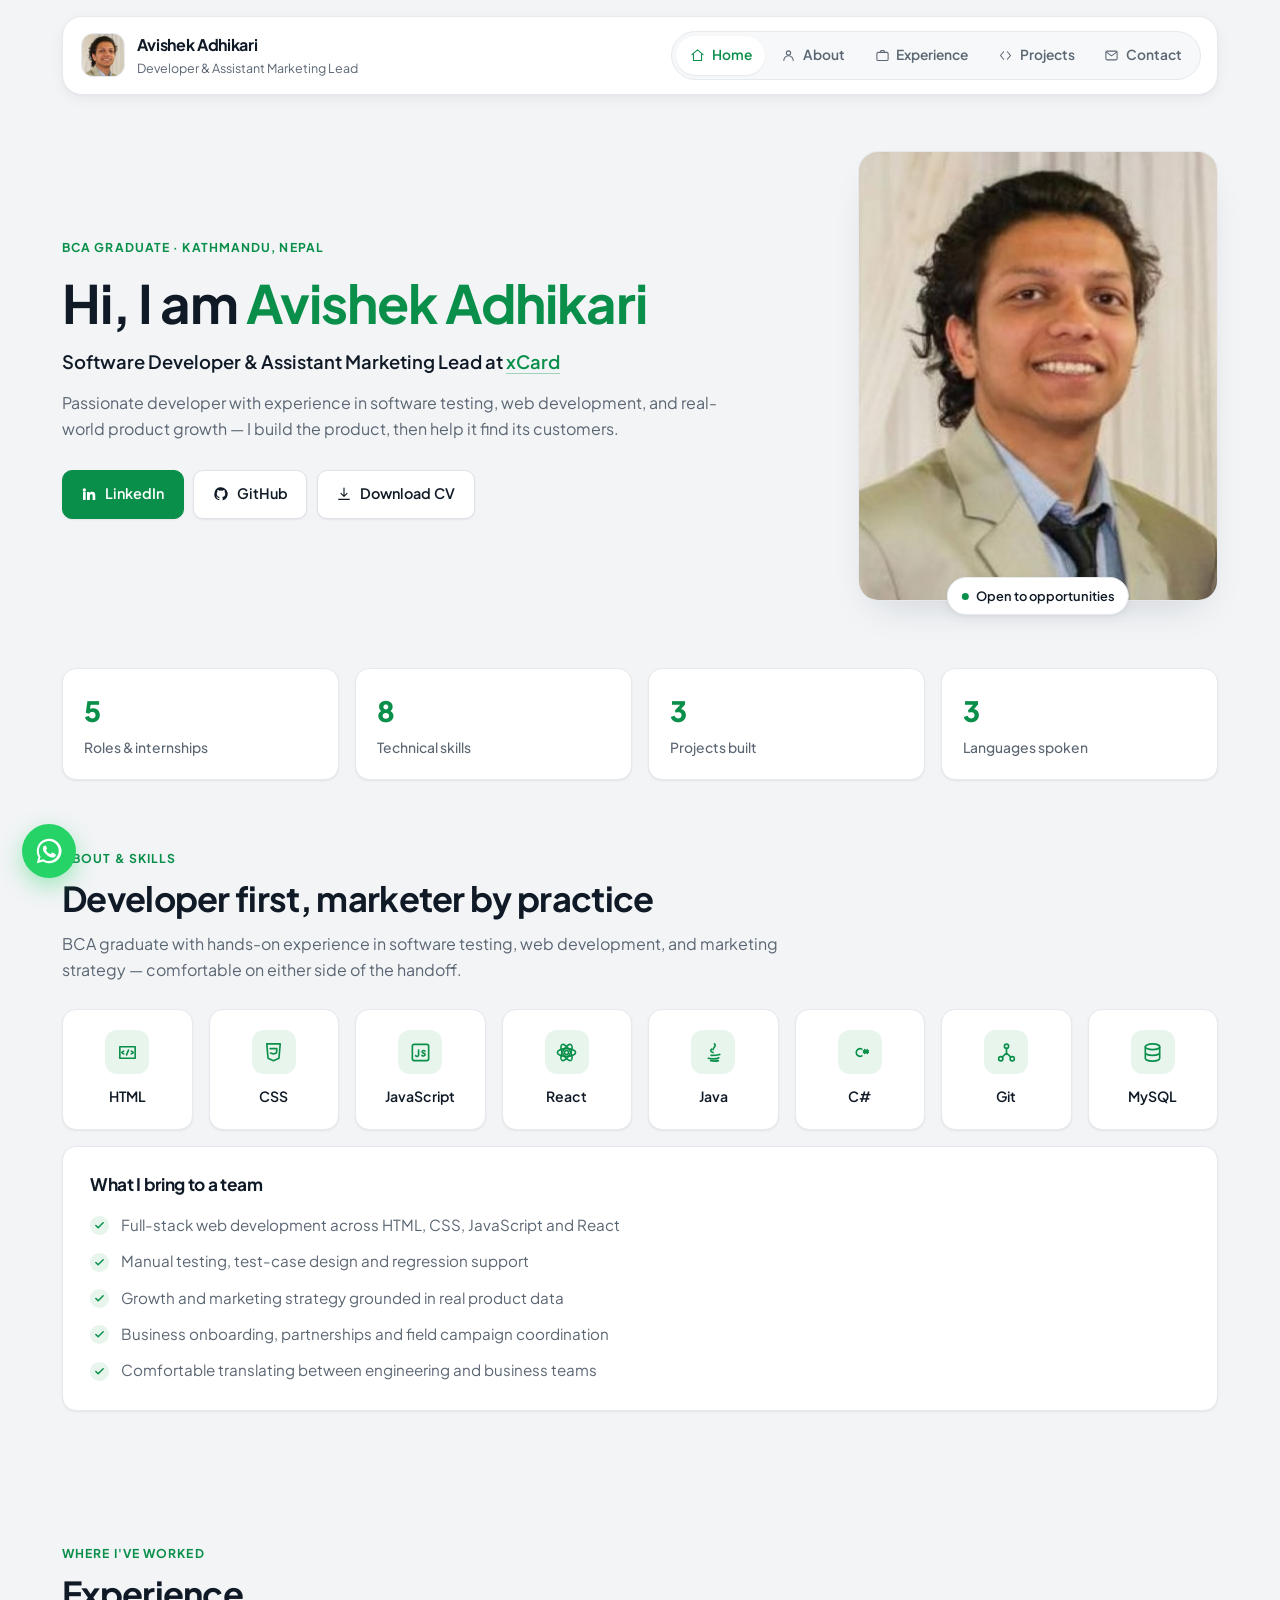
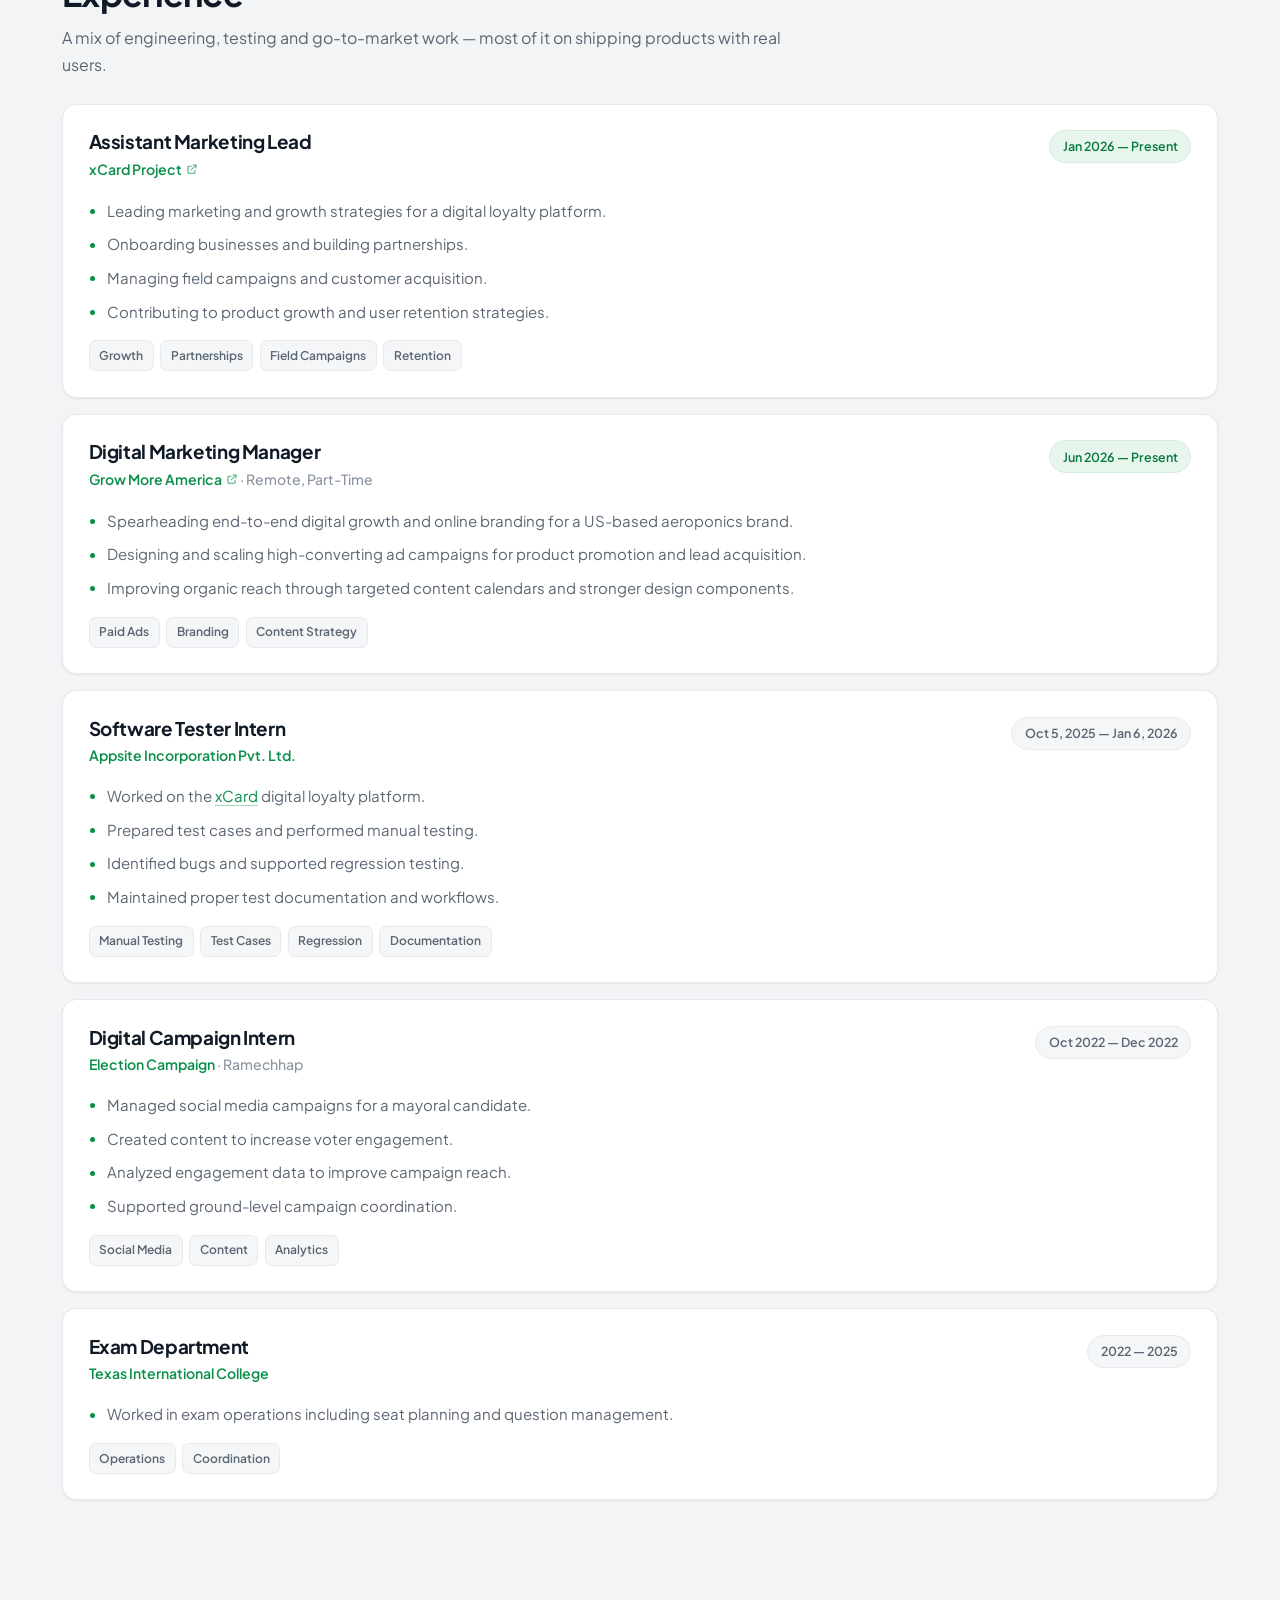
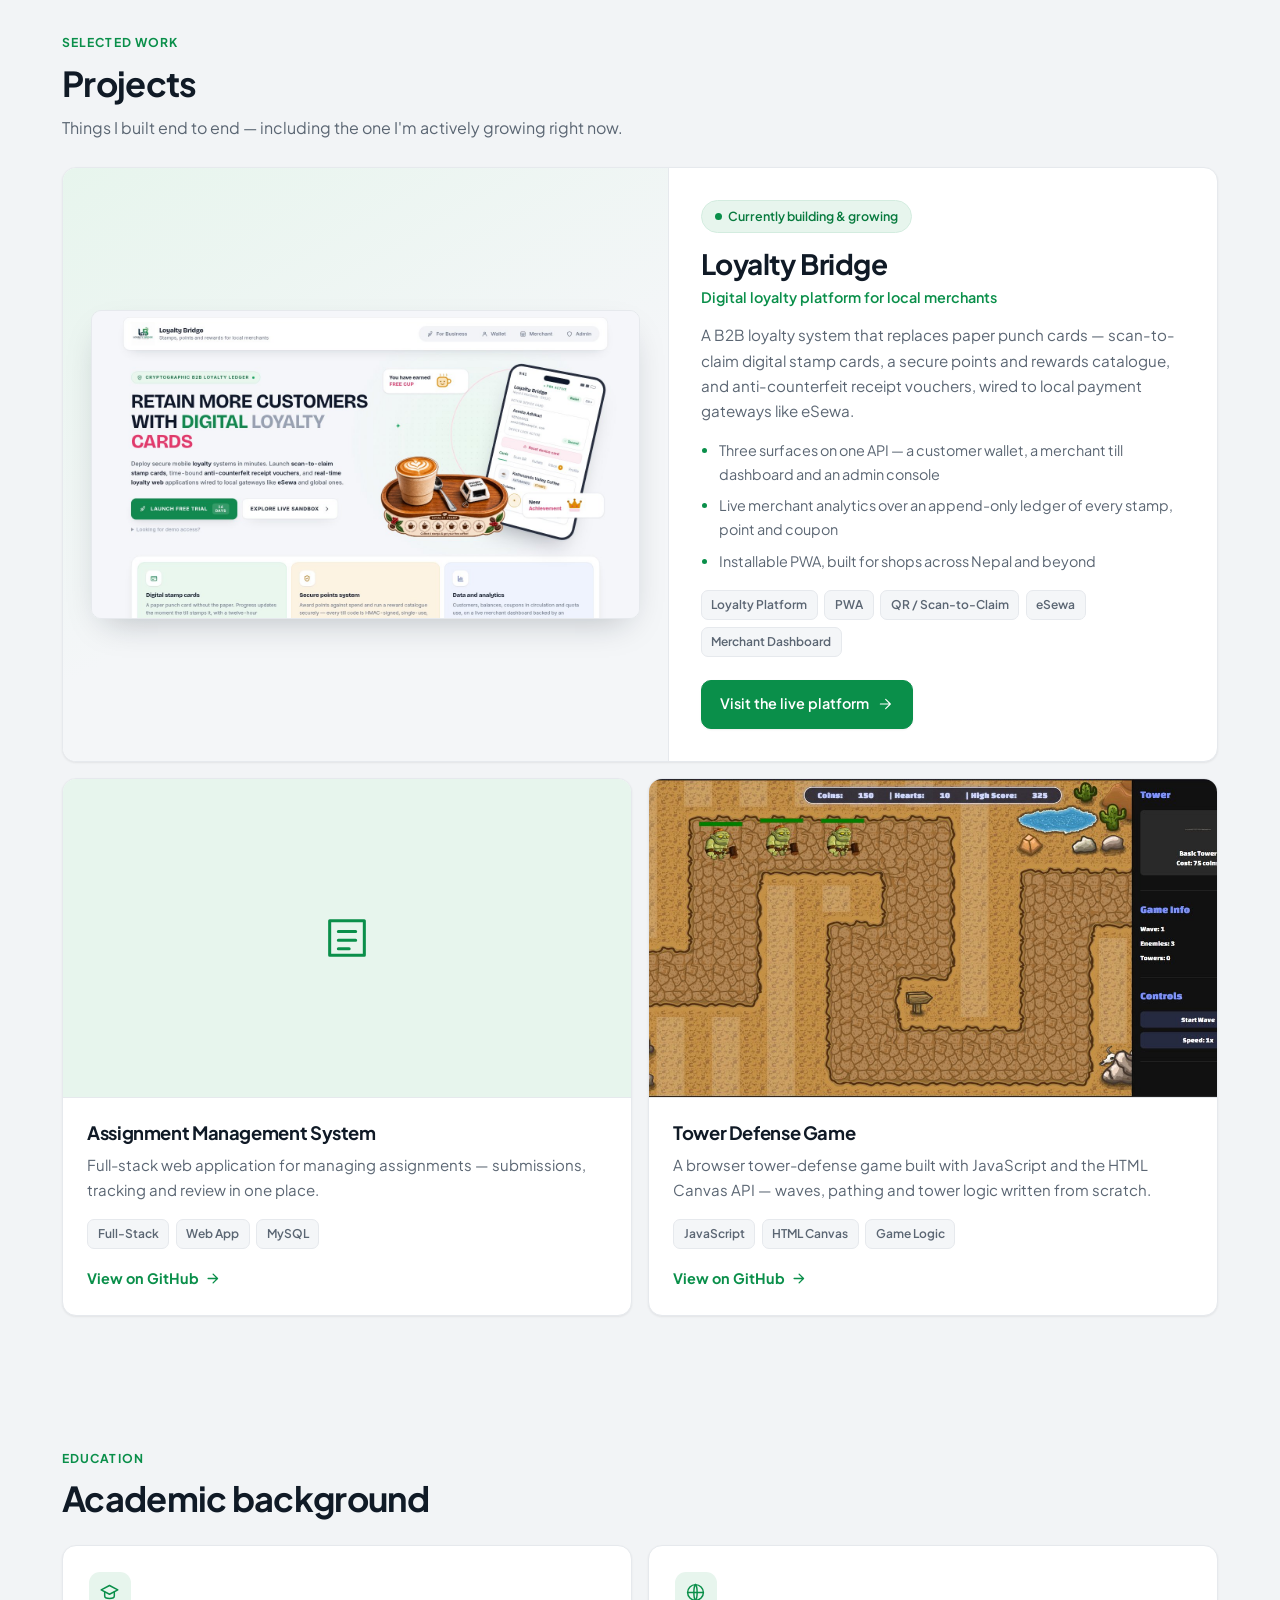
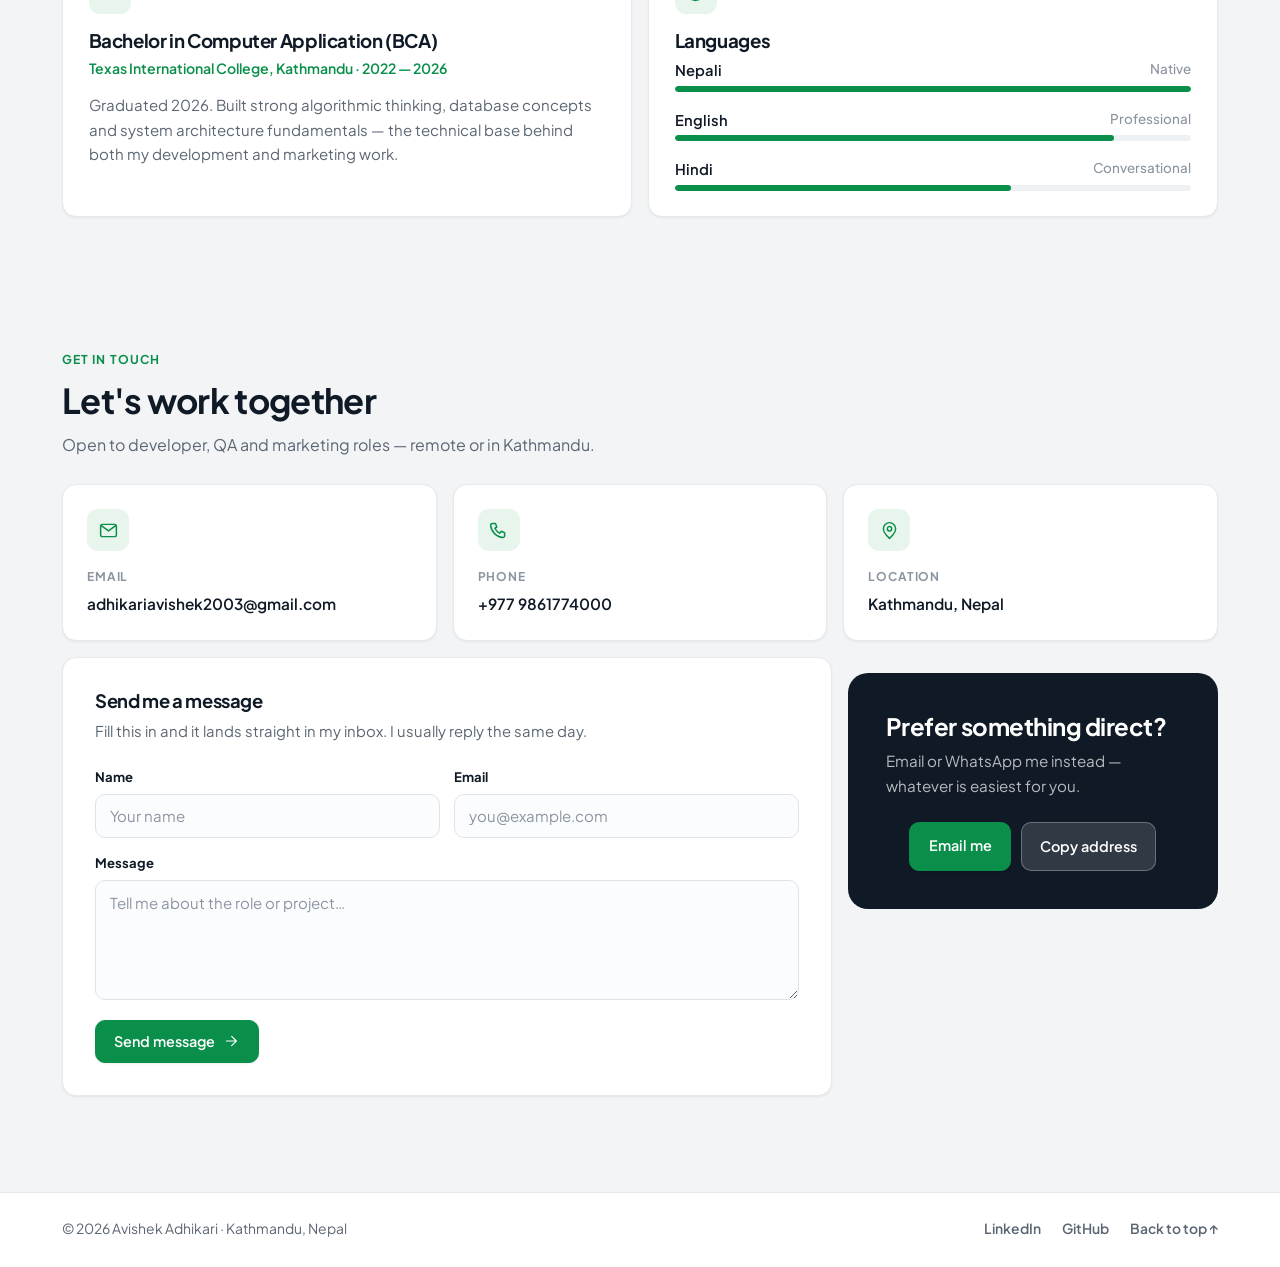
==== commit 3dec7ecf: "Connect contact form to Web3Forms inbox Replaces the placeholder access key with the live one, so su" ====
--- a/index.html
+++ b/index.html
@@ -366,7 +366,7 @@
 
         <form id="contactForm" novalidate>
           <!-- Web3Forms access key. Get a free one at https://web3forms.com -->
-          <input type="hidden" name="access_key" value="YOUR_WEB3FORMS_ACCESS_KEY">
+          <input type="hidden" name="access_key" value="afea5d3c-e30c-46cc-a71b-043ace1e0ec9">
           <input type="hidden" name="subject" value="New message from your portfolio">
           <input type="hidden" name="from_name" value="Portfolio contact form">
           <!-- spam honeypot: real people never fill this in -->
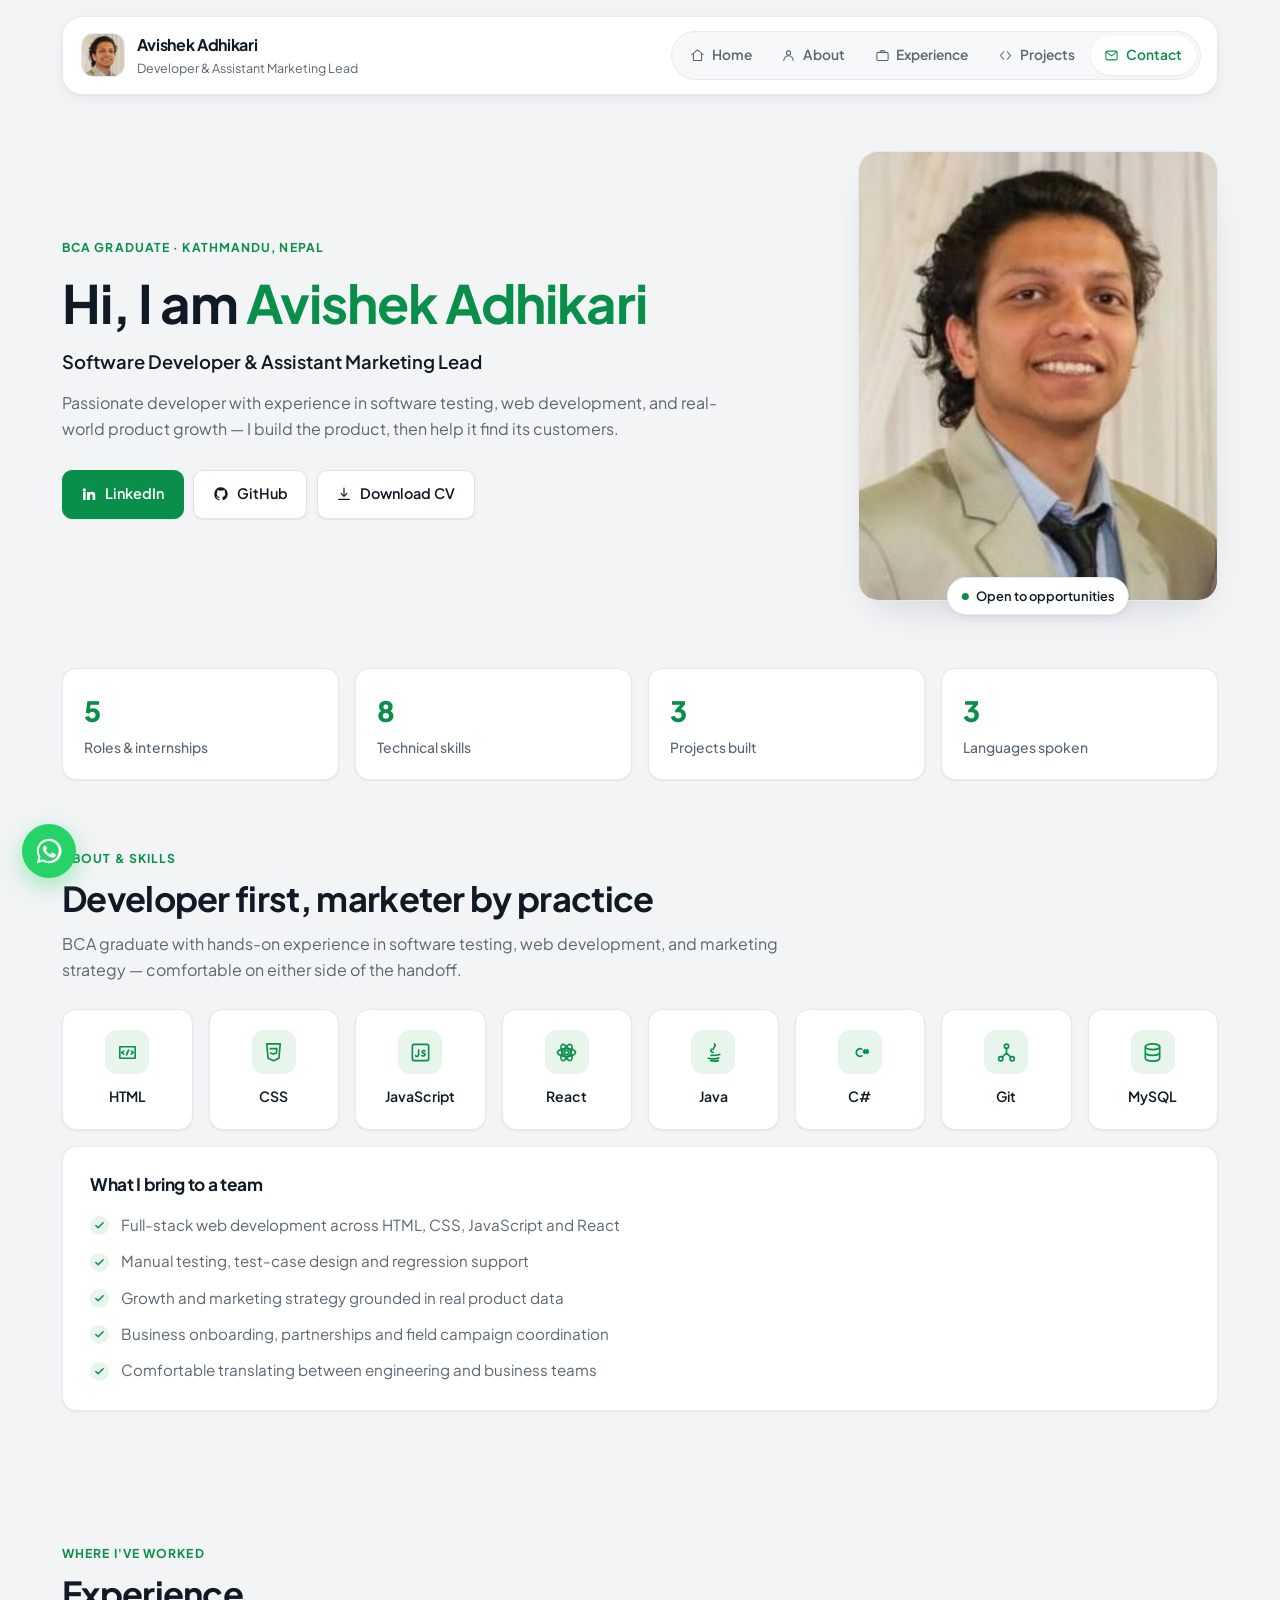
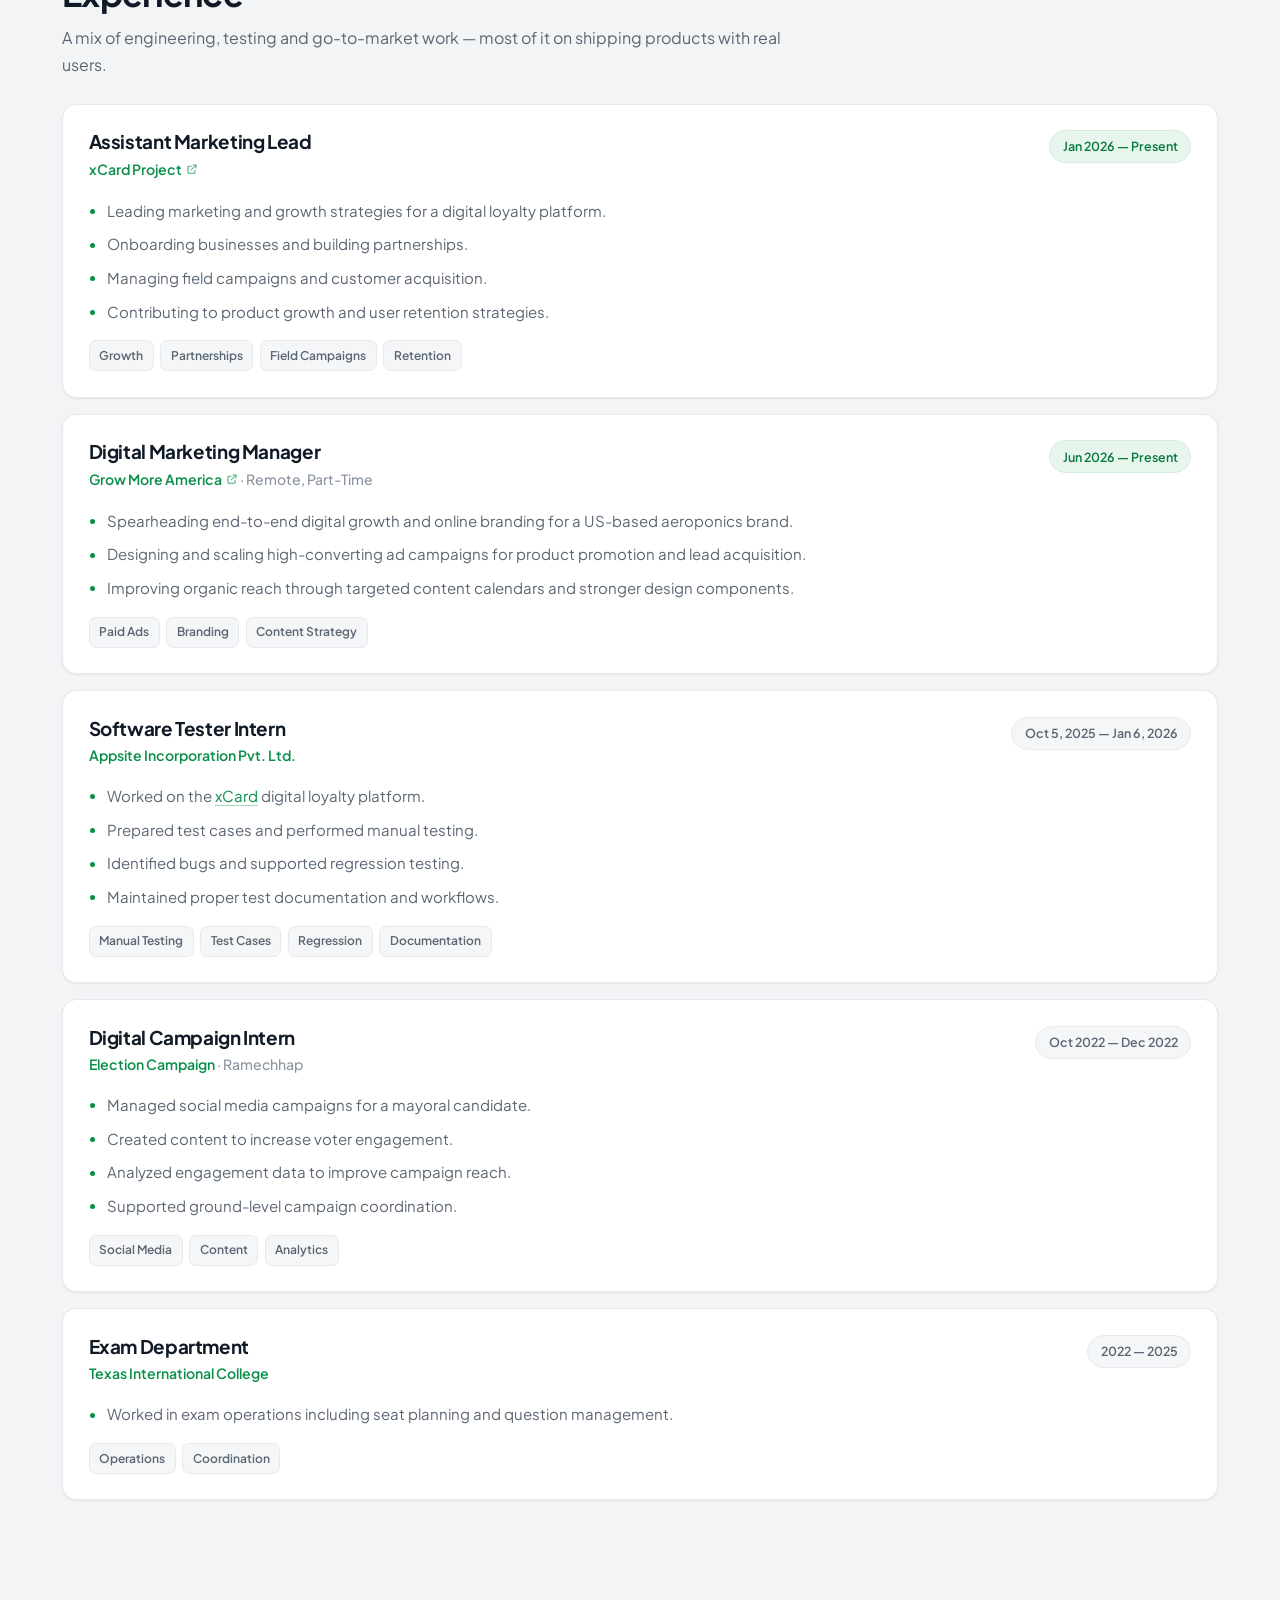
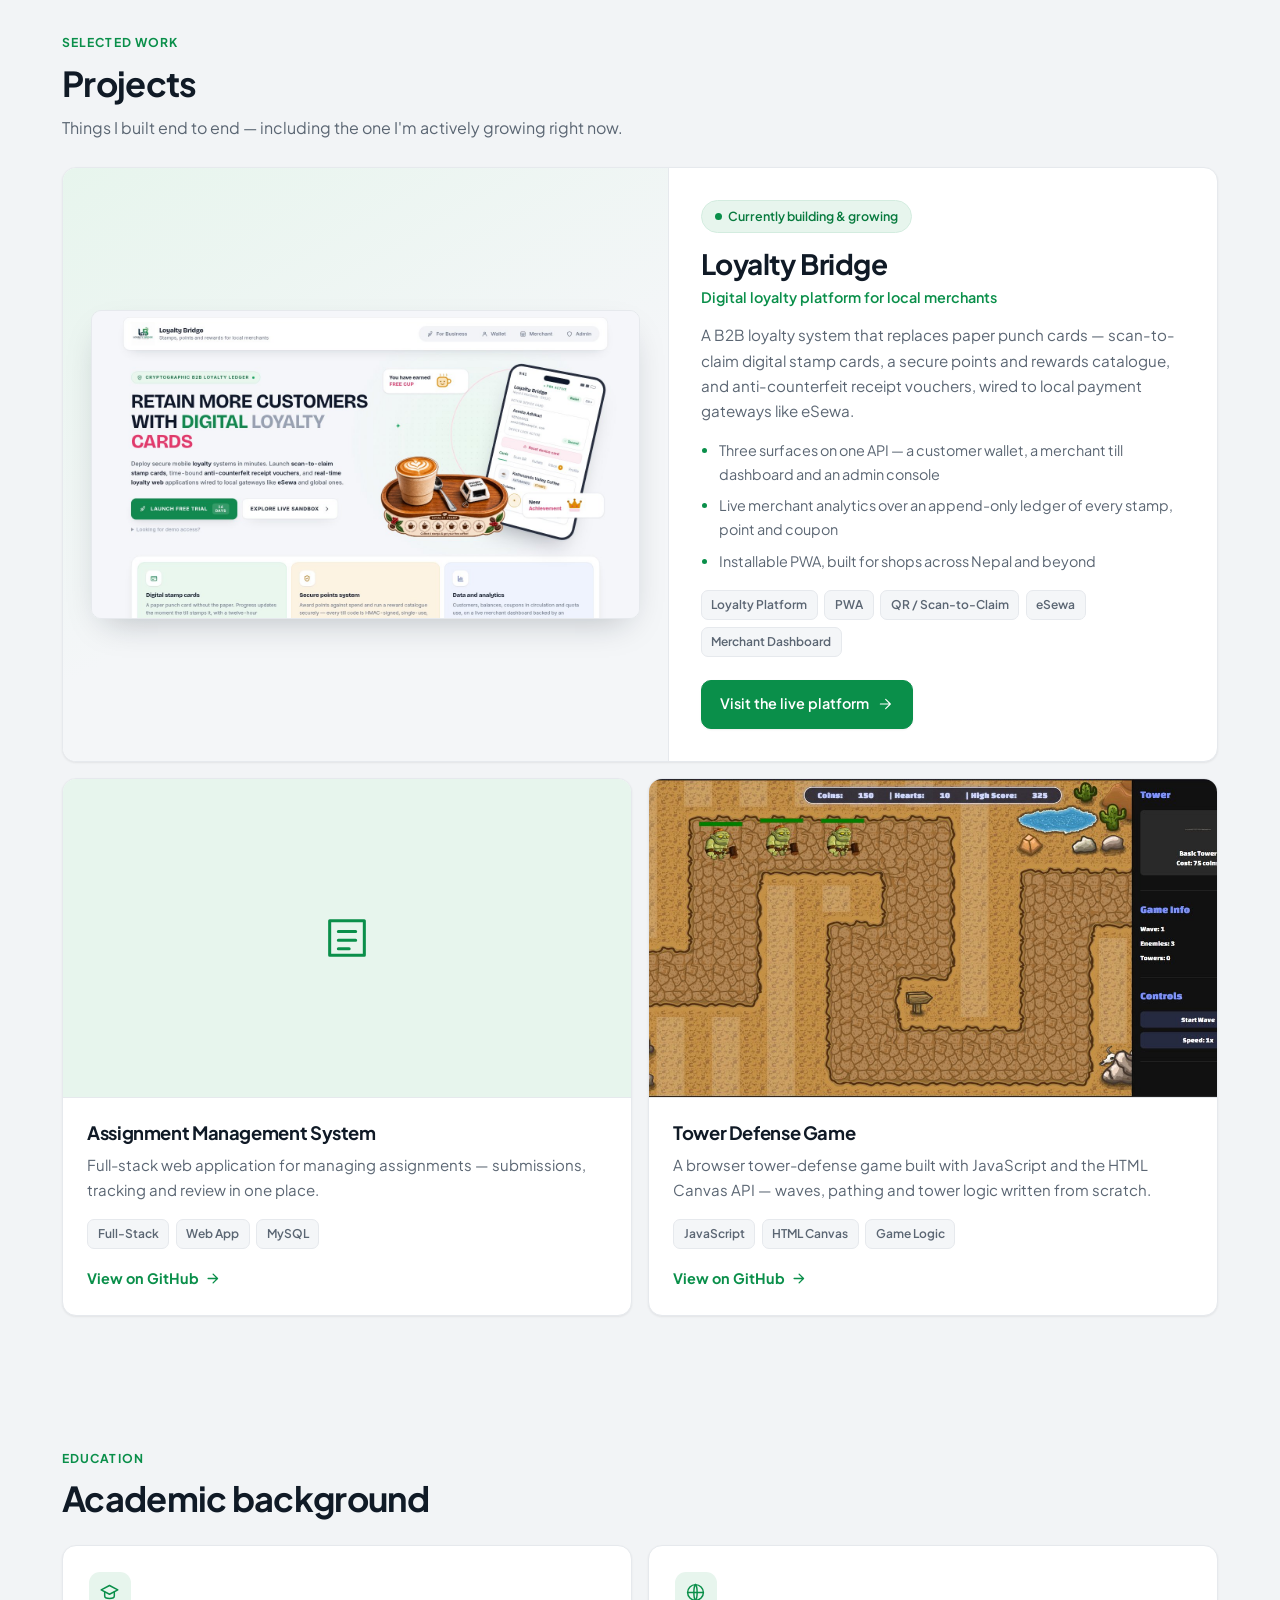
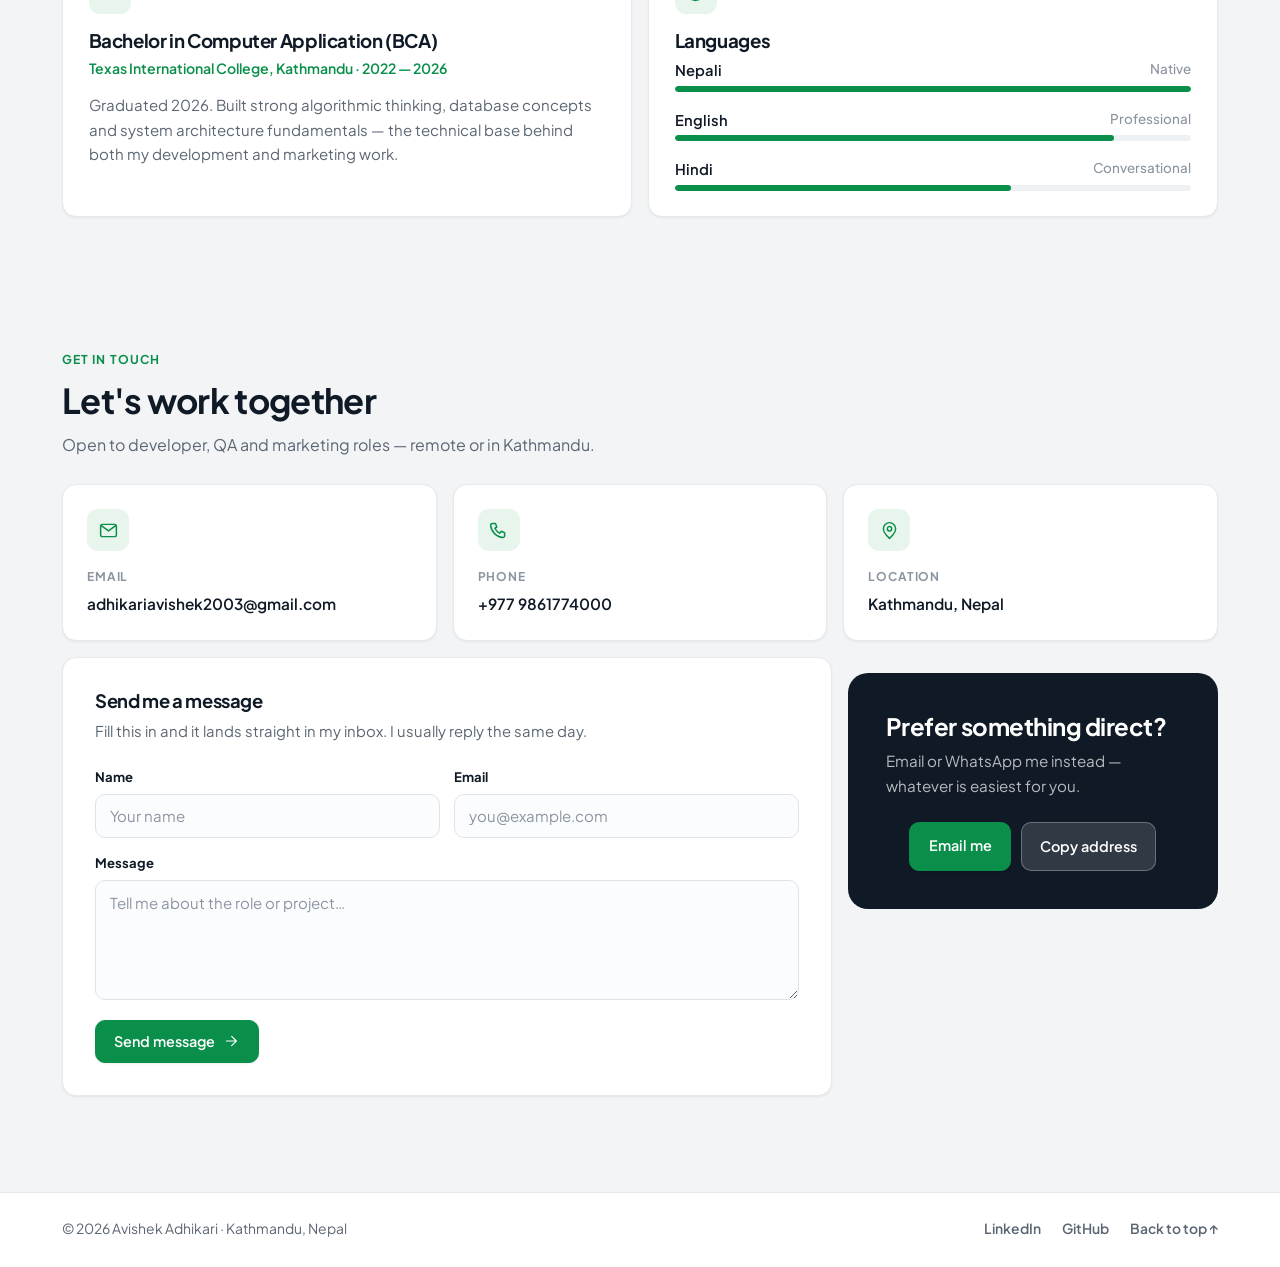
==== commit 60d7478e: "Drop xCard from the hero headline The hero now reads "Software Developer & Assistant Marketing Lead"" ====
--- a/index.html
+++ b/index.html
@@ -4,7 +4,7 @@
 <meta charset="UTF-8">
 <meta name="viewport" content="width=device-width, initial-scale=1.0">
 <title>Avishek Adhikari — Developer &amp; Assistant Marketing Lead</title>
-<meta name="description" content="Portfolio of Avishek Adhikari — BCA graduate, software developer and Assistant Marketing Lead at xCard. Software testing, web development and product growth.">
+<meta name="description" content="Portfolio of Avishek Adhikari — BCA graduate, software developer and Assistant Marketing Lead. Software testing, web development and product growth.">
 <meta name="author" content="Avishek Adhikari">
 <meta property="og:type" content="website">
 <meta property="og:title" content="Avishek Adhikari — Developer &amp; Assistant Marketing Lead">
@@ -58,7 +58,7 @@
     <div class="hero__text">
       <span class="eyebrow">BCA Graduate · Kathmandu, Nepal</span>
       <h1>Hi, I am <span class="hl">Avishek Adhikari</span></h1>
-      <p class="hero__role">Software Developer &amp; Assistant Marketing Lead at <a class="inlink" href="https://xcardnepal.com" target="_blank" rel="noopener">xCard</a></p>
+      <p class="hero__role">Software Developer &amp; Assistant Marketing Lead</p>
       <p class="hero__lede">
         Passionate developer with experience in software testing, web development,
         and real-world product growth — I build the product, then help it find its customers.
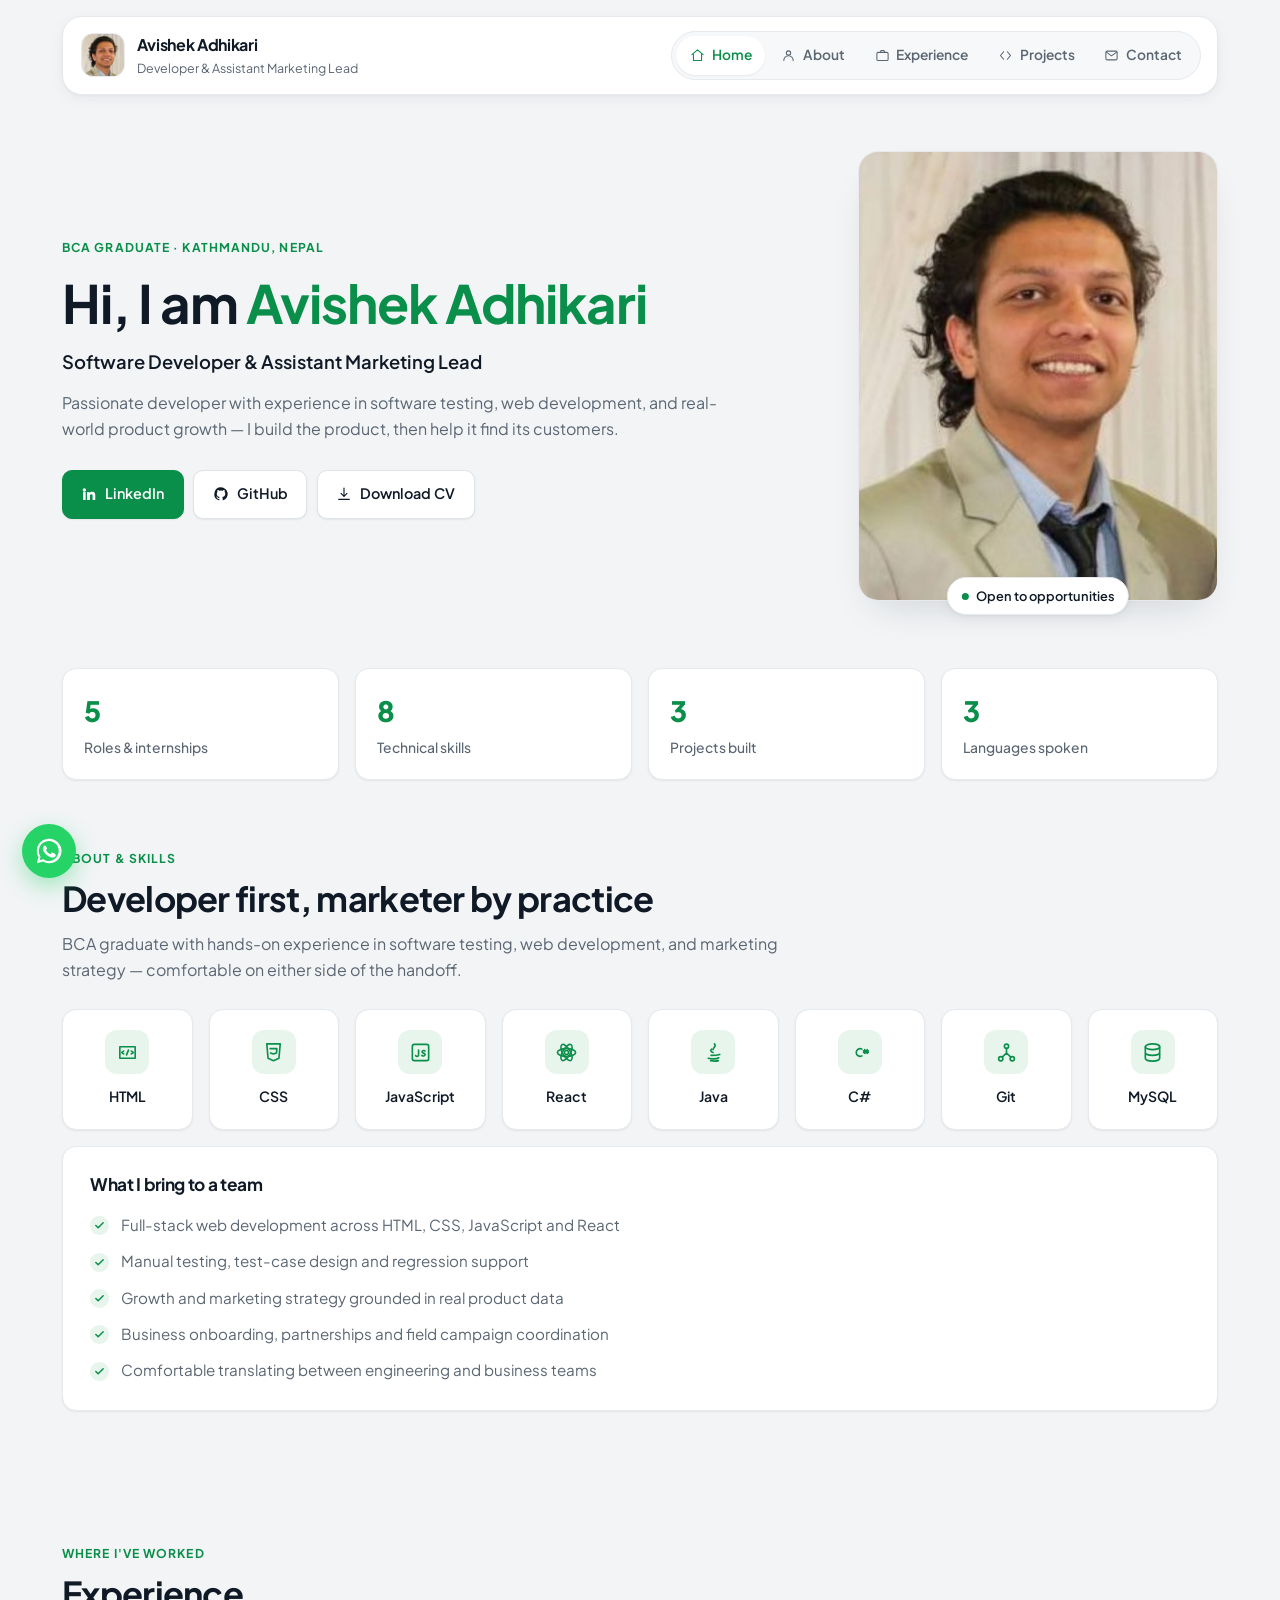
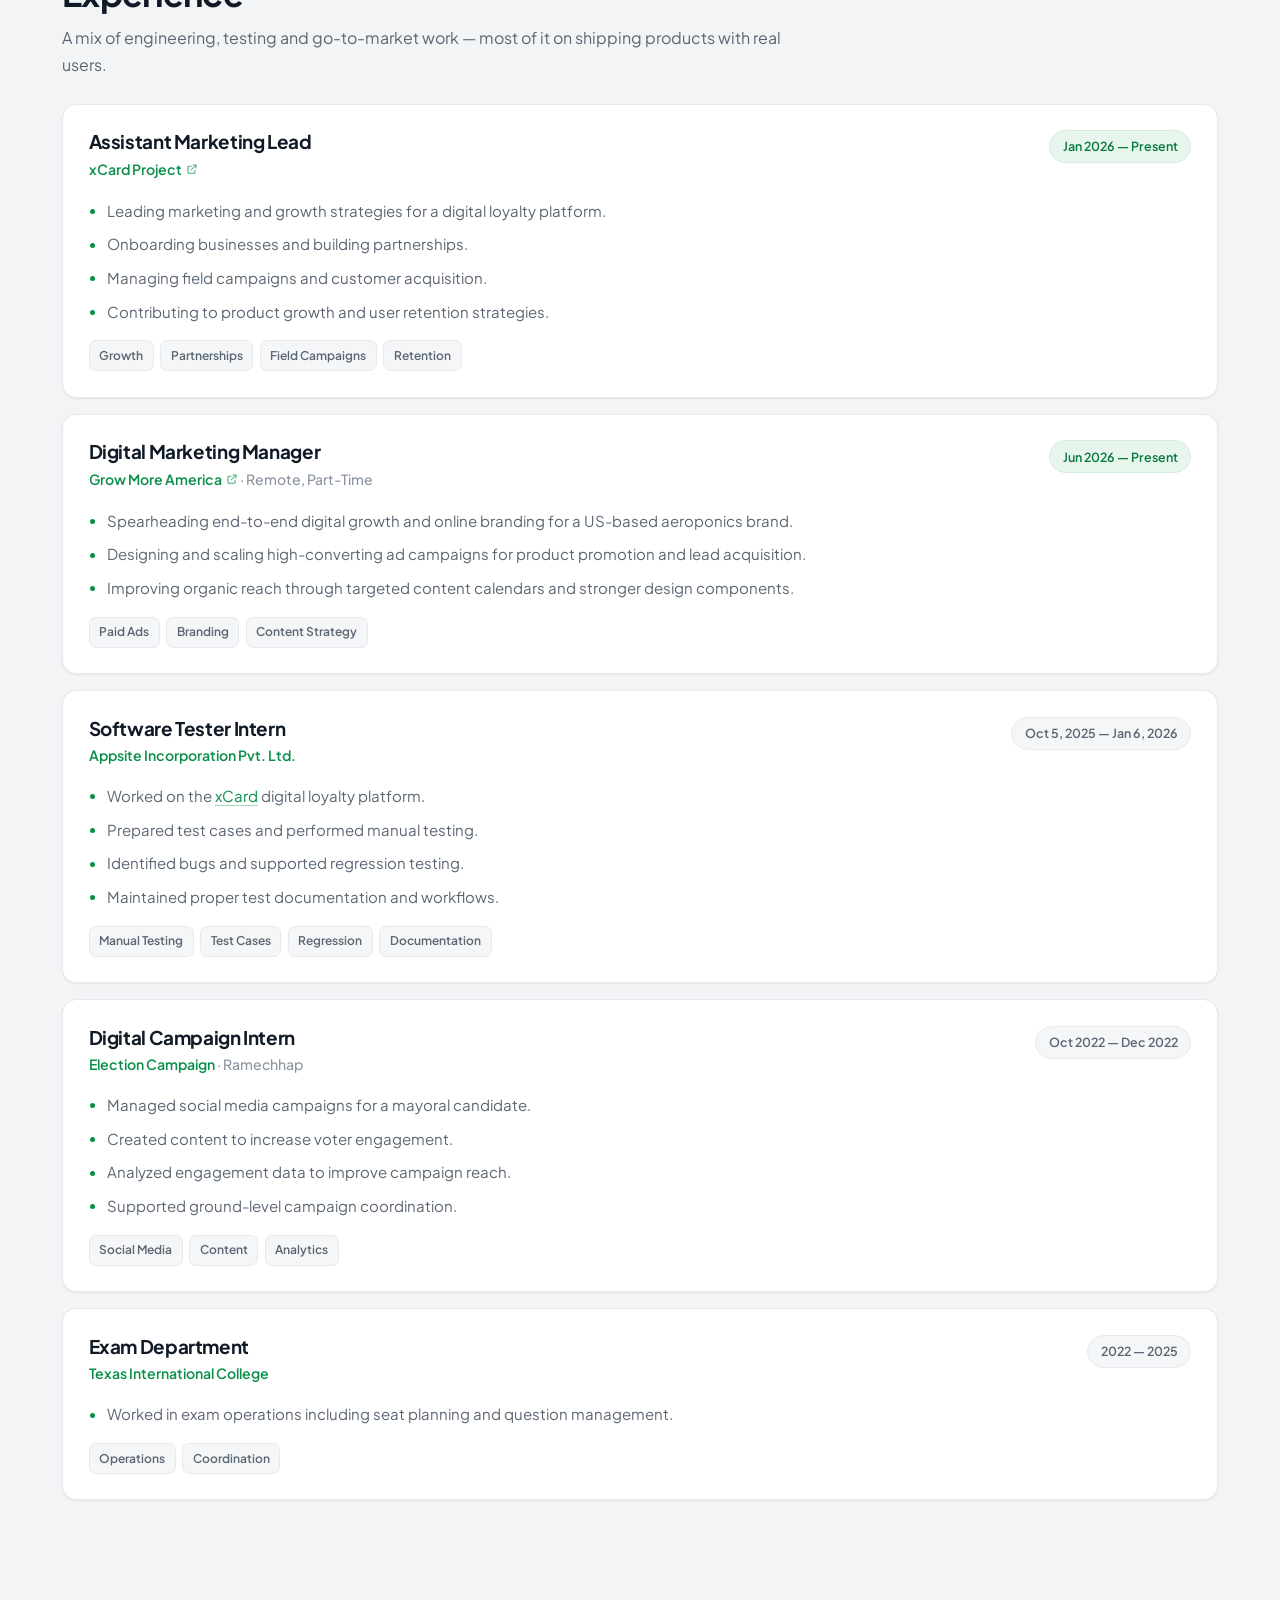
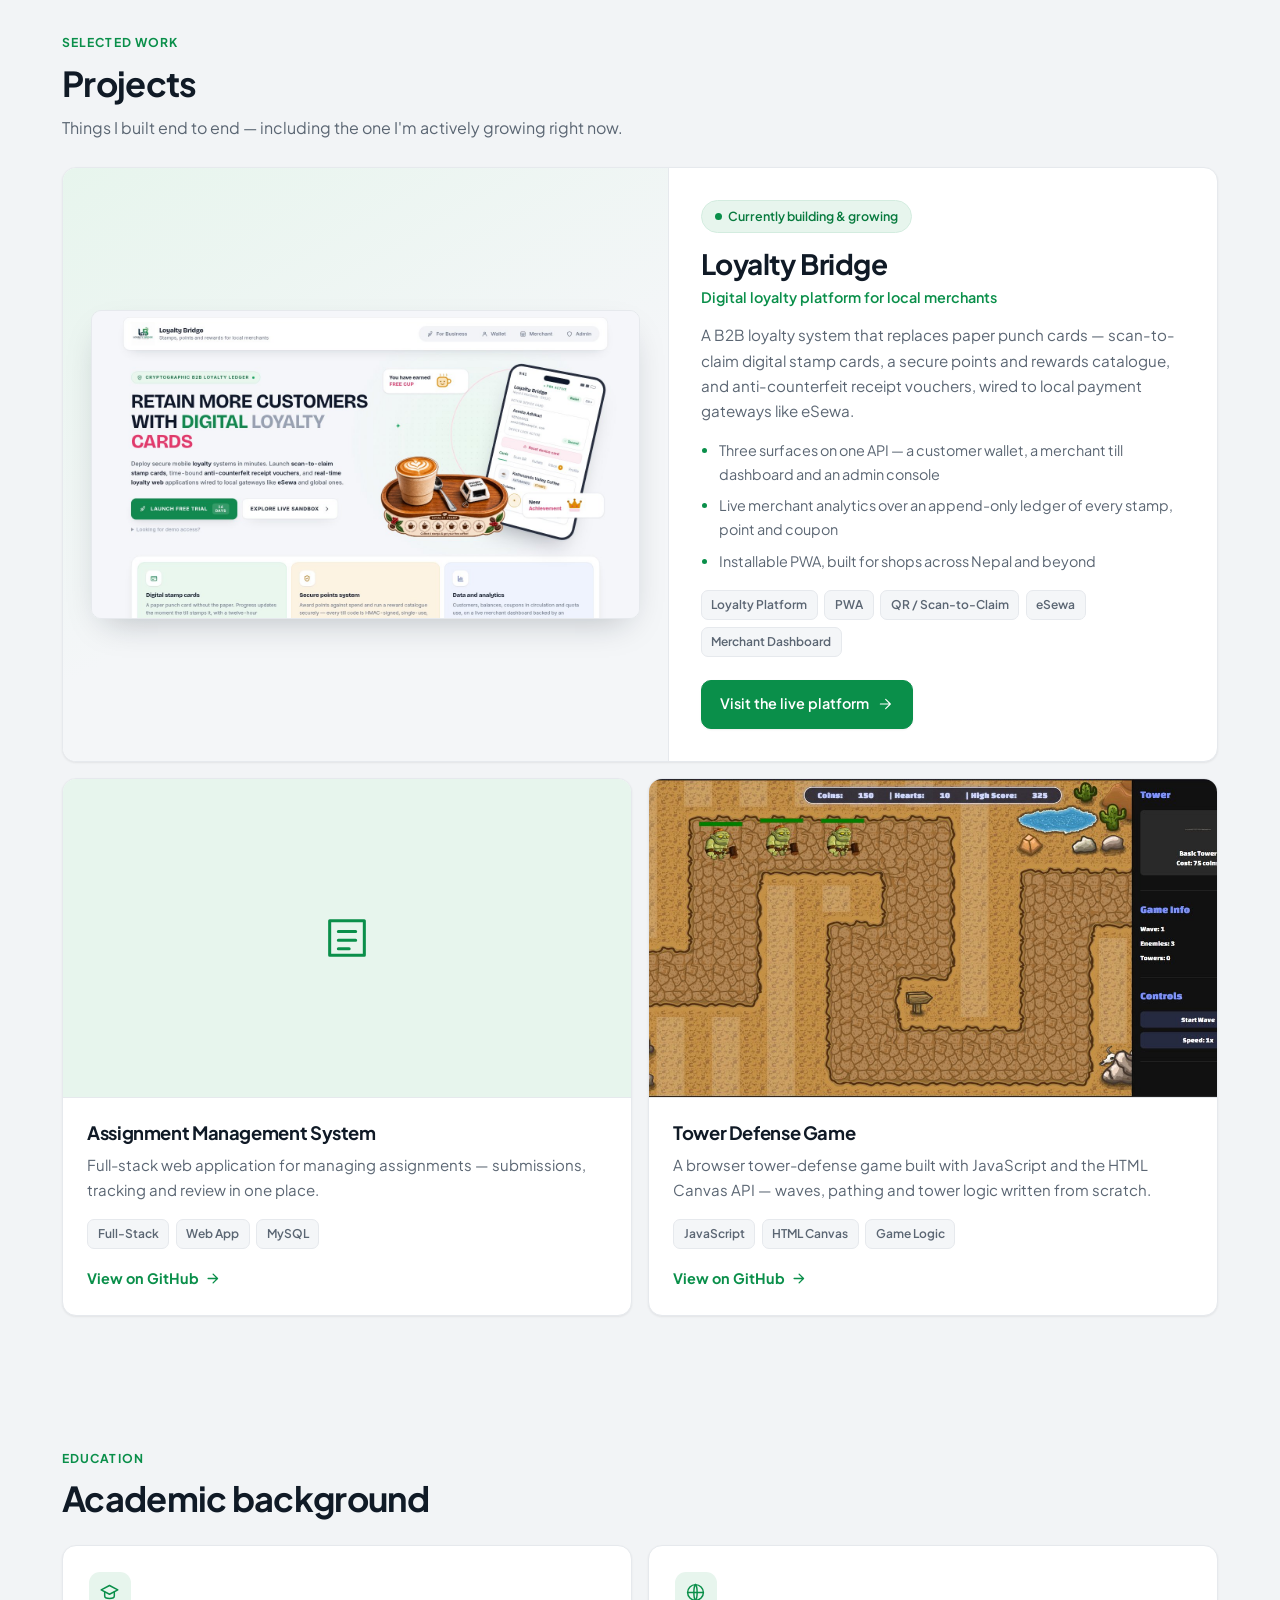
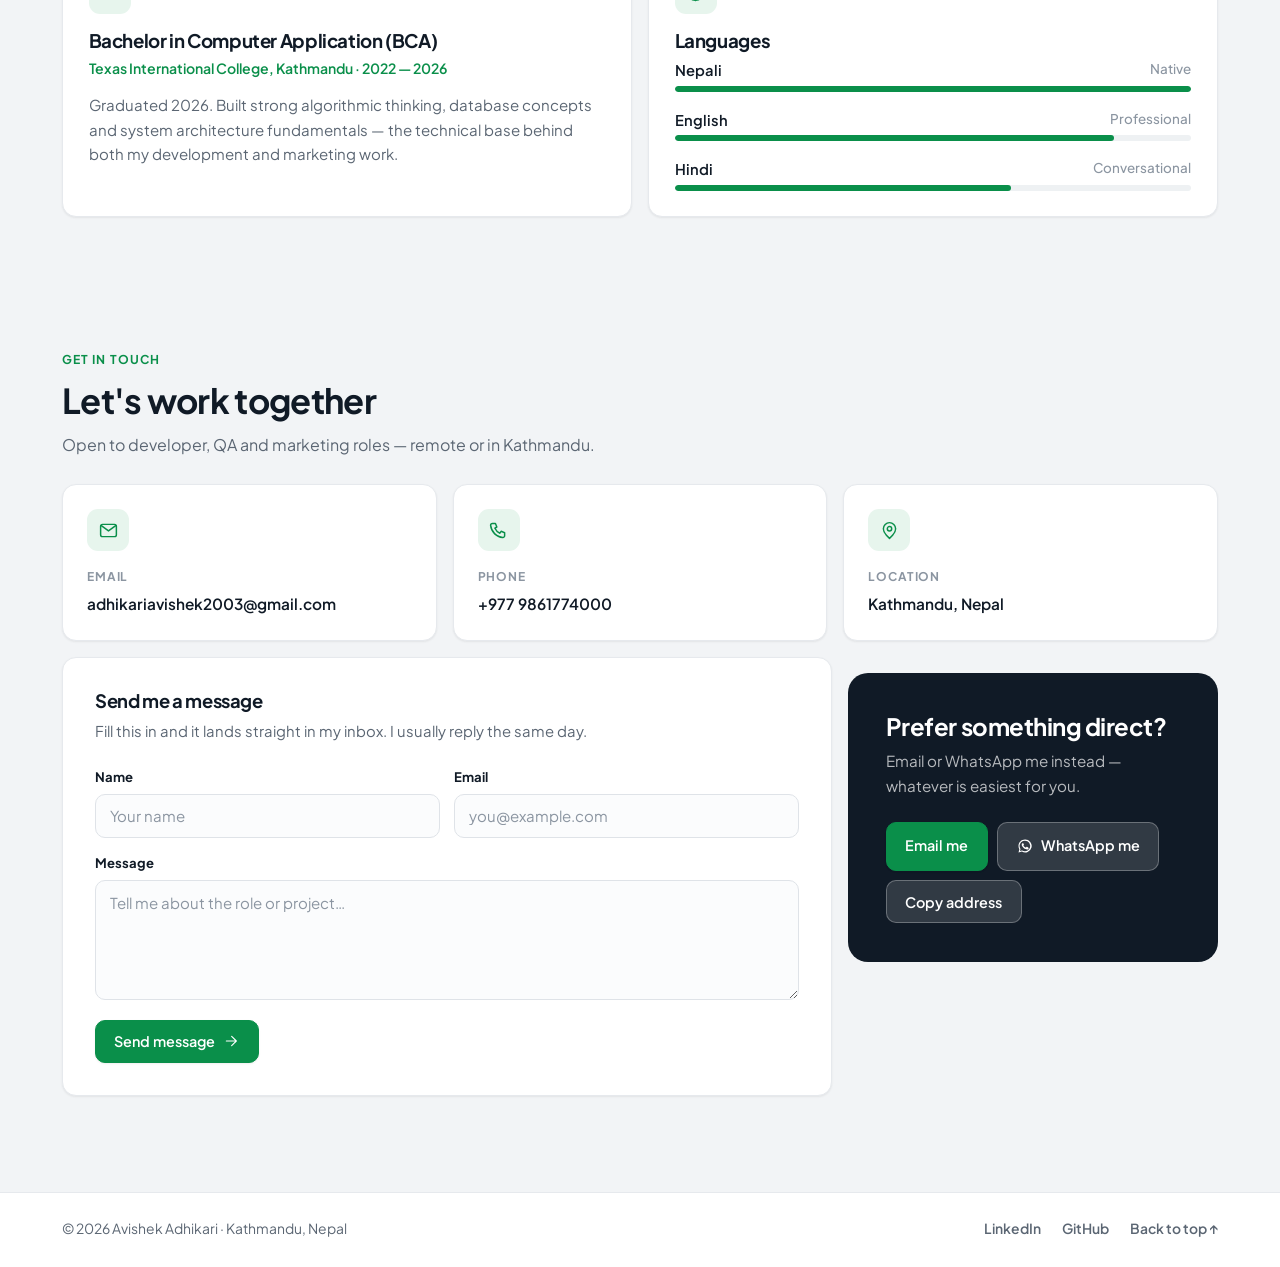
==== commit 94e6ca70: "Add WhatsApp button to contact CTA The section copy already offered "Email or WhatsApp me instead" b" ====
--- a/index.html
+++ b/index.html
@@ -405,6 +405,10 @@
         </div>
         <div class="btnrow">
           <a class="btn btn--primary" href="mailto:adhikariavishek2003@gmail.com">Email me</a>
+          <a class="btn btn--onDark" href="https://wa.me/9779861774000" target="_blank" rel="noopener">
+            <svg class="i i--fill" viewBox="0 0 32 32"><path d="M16 3C8.8 3 3 8.8 3 16c0 2.3.6 4.5 1.7 6.4L3 29l6.8-1.8A13 13 0 1 0 16 3zm0 23.6c-2 0-4-.5-5.7-1.6l-.4-.2-4 1 1.1-3.9-.3-.4A10.6 10.6 0 1 1 16 26.6zm5.8-7.9c-.3-.2-1.9-.9-2.2-1-.3-.1-.5-.2-.7.2s-.8 1-1 1.2c-.2.2-.4.2-.7 0a8.7 8.7 0 0 1-4.3-3.7c-.3-.6.3-.5.9-1.7.1-.2 0-.4 0-.6l-1-2.3c-.2-.6-.5-.5-.7-.5h-.6c-.2 0-.6.1-.9.4-.3.4-1.2 1.2-1.2 2.8s1.2 3.3 1.4 3.5c.2.2 2.4 3.7 5.9 5.2 2.2.9 3 1 4.1.8.7-.1 2-.8 2.2-1.6.3-.8.3-1.5.2-1.6-.1-.2-.3-.3-.6-.4z"/></svg>
+            WhatsApp me
+          </a>
           <button class="btn btn--onDark" id="copyEmail" data-copy="adhikariavishek2003@gmail.com">Copy address</button>
         </div>
       </div>
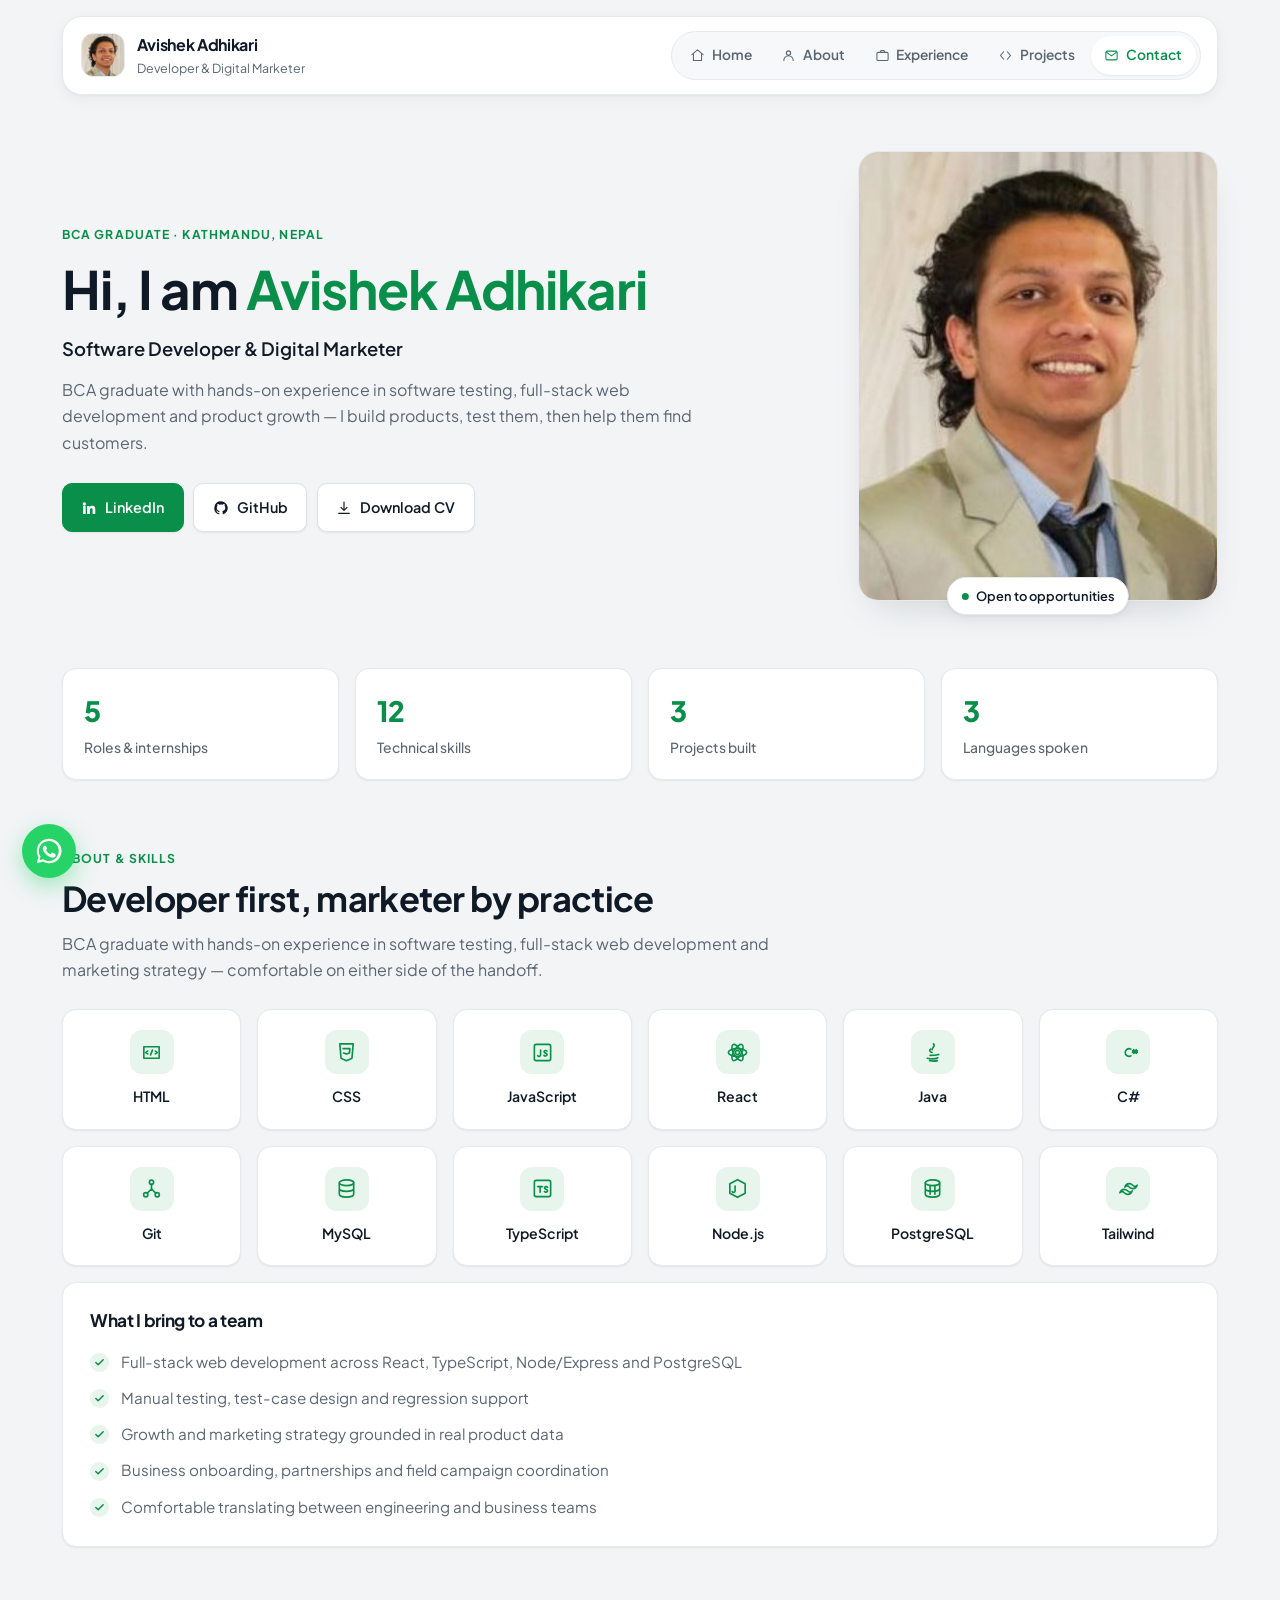
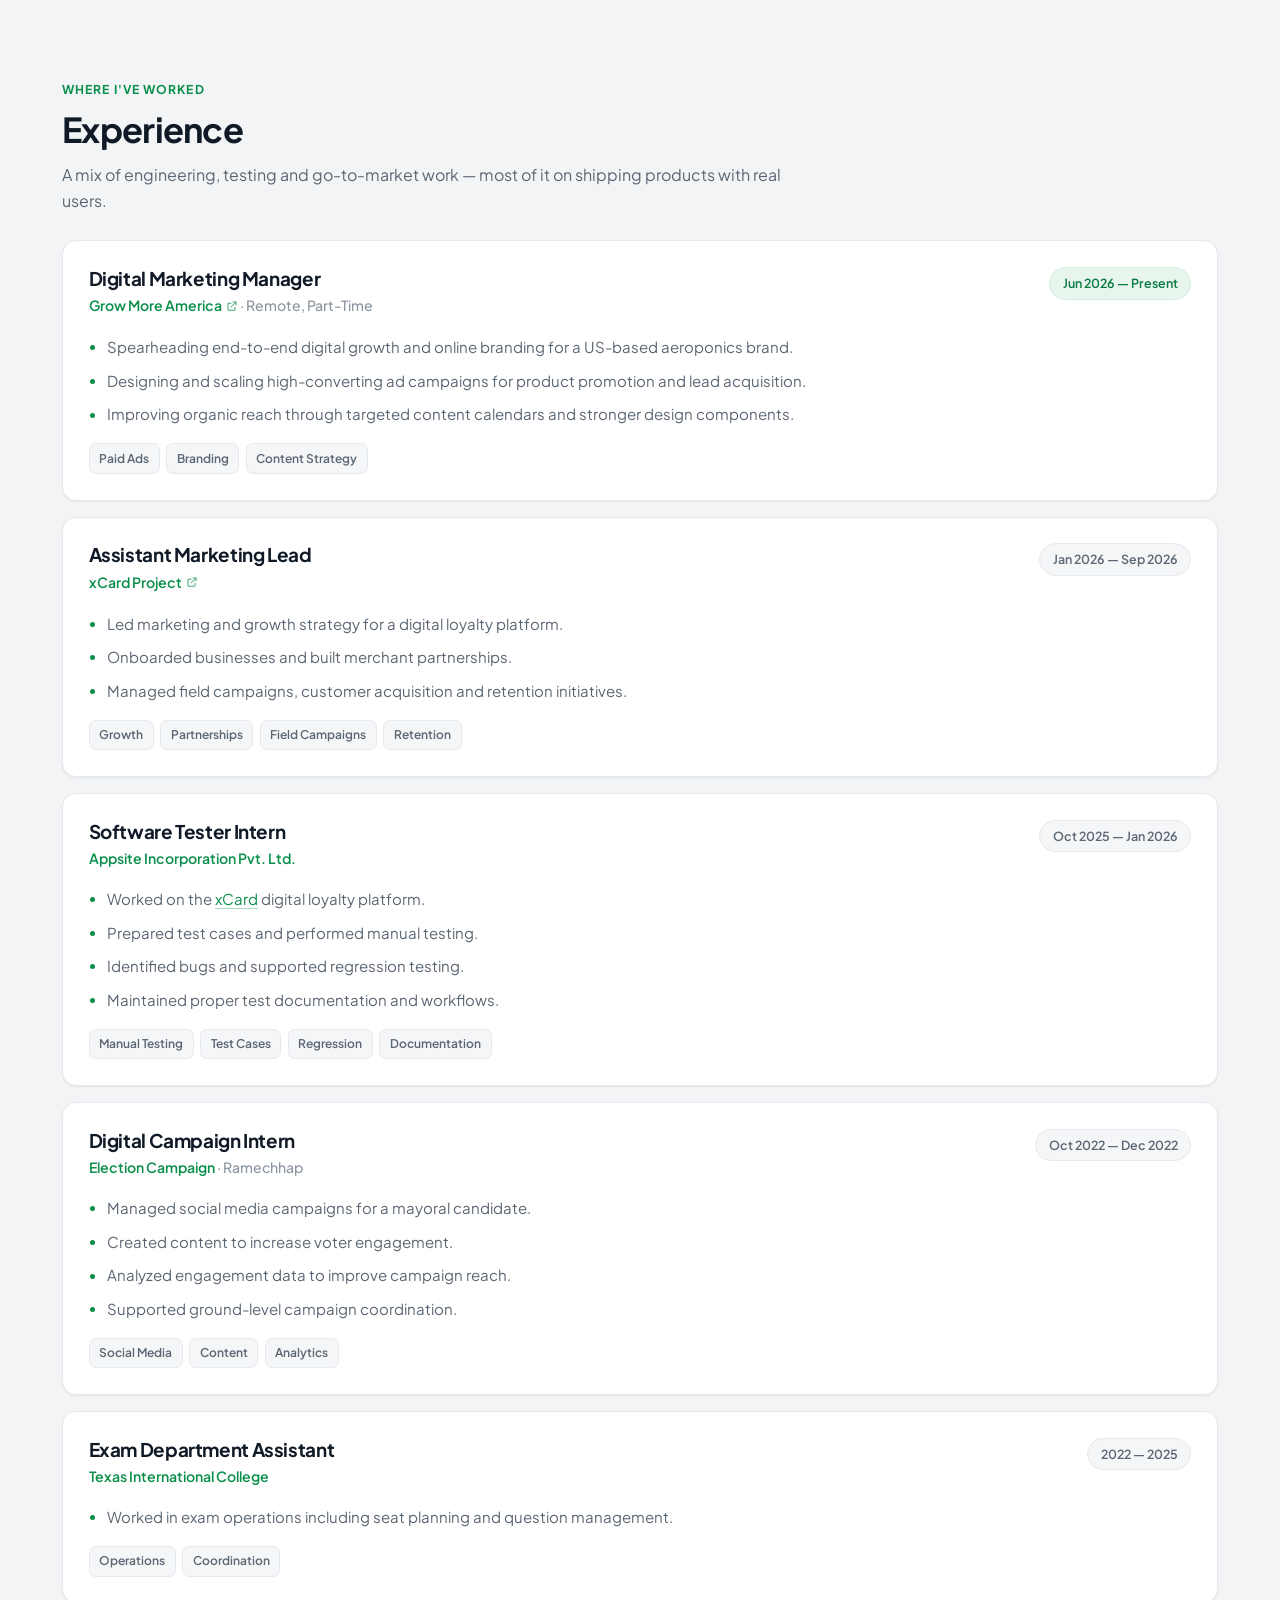
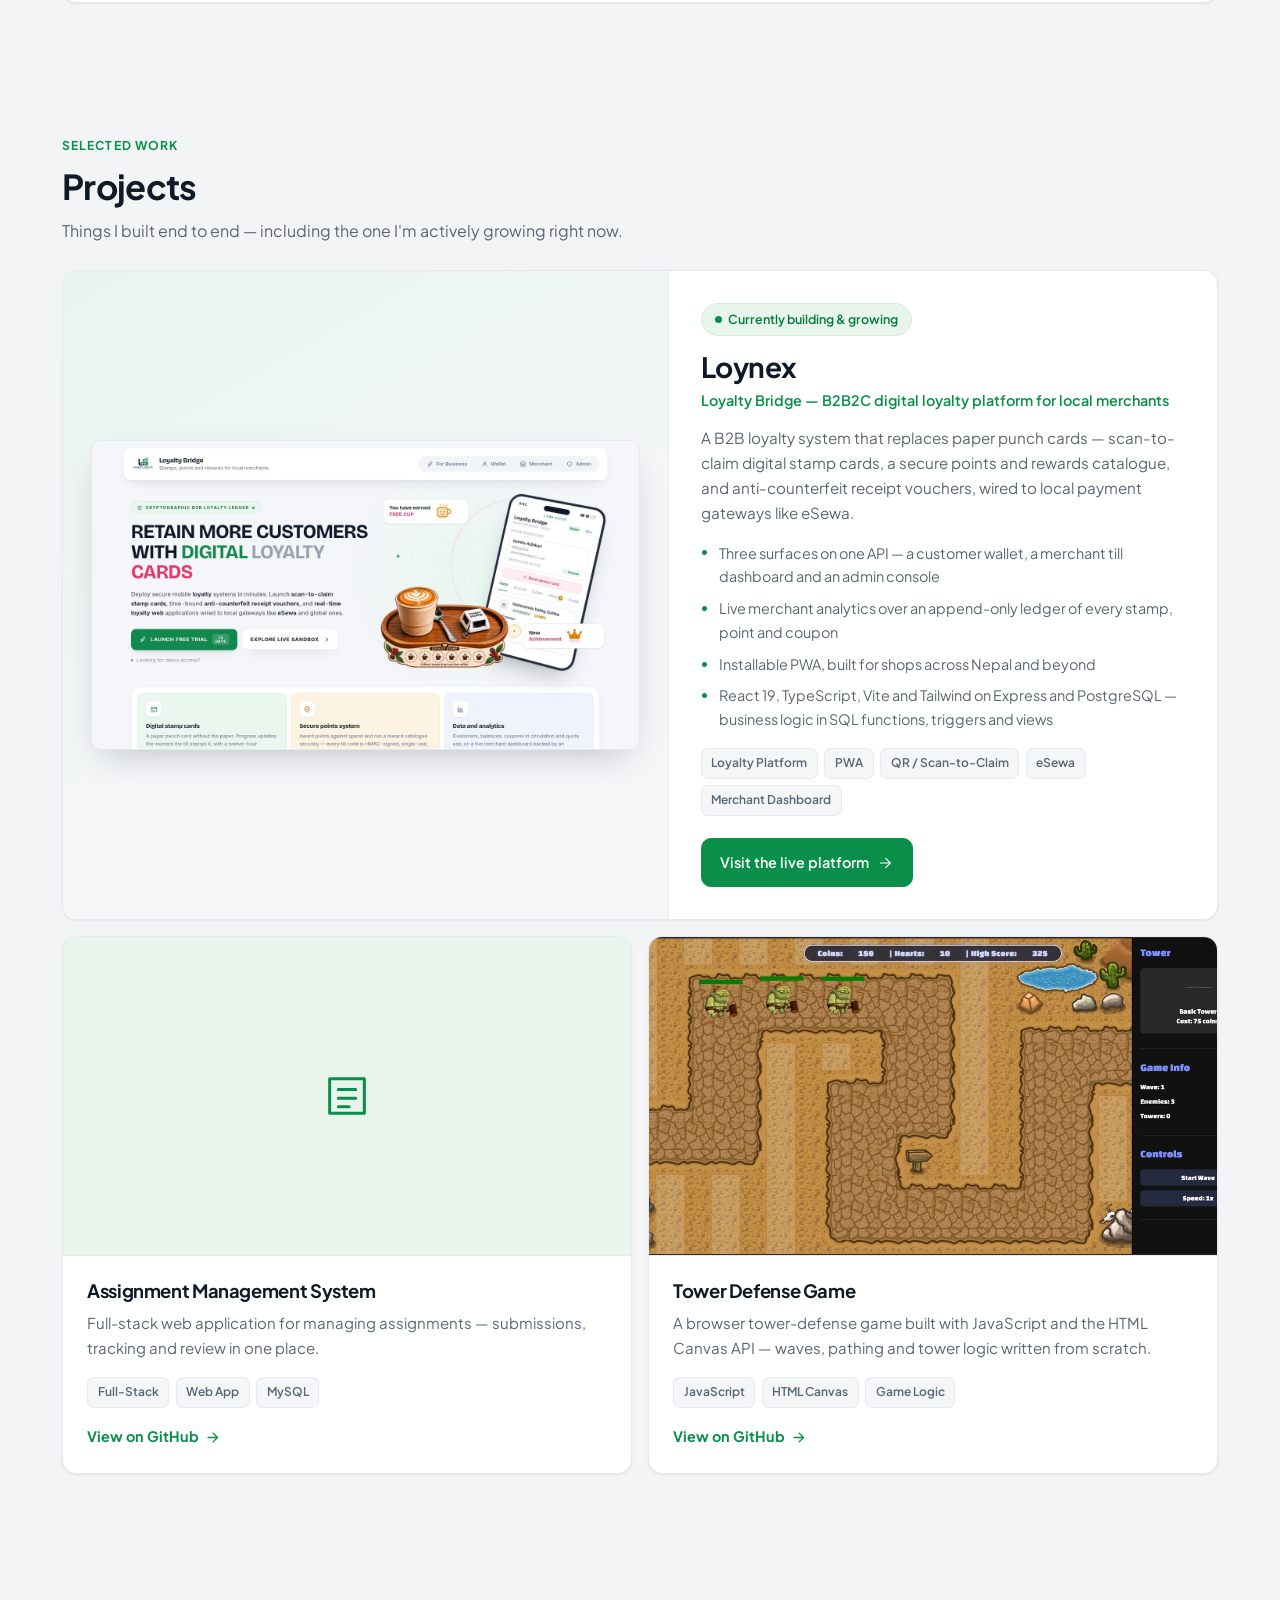
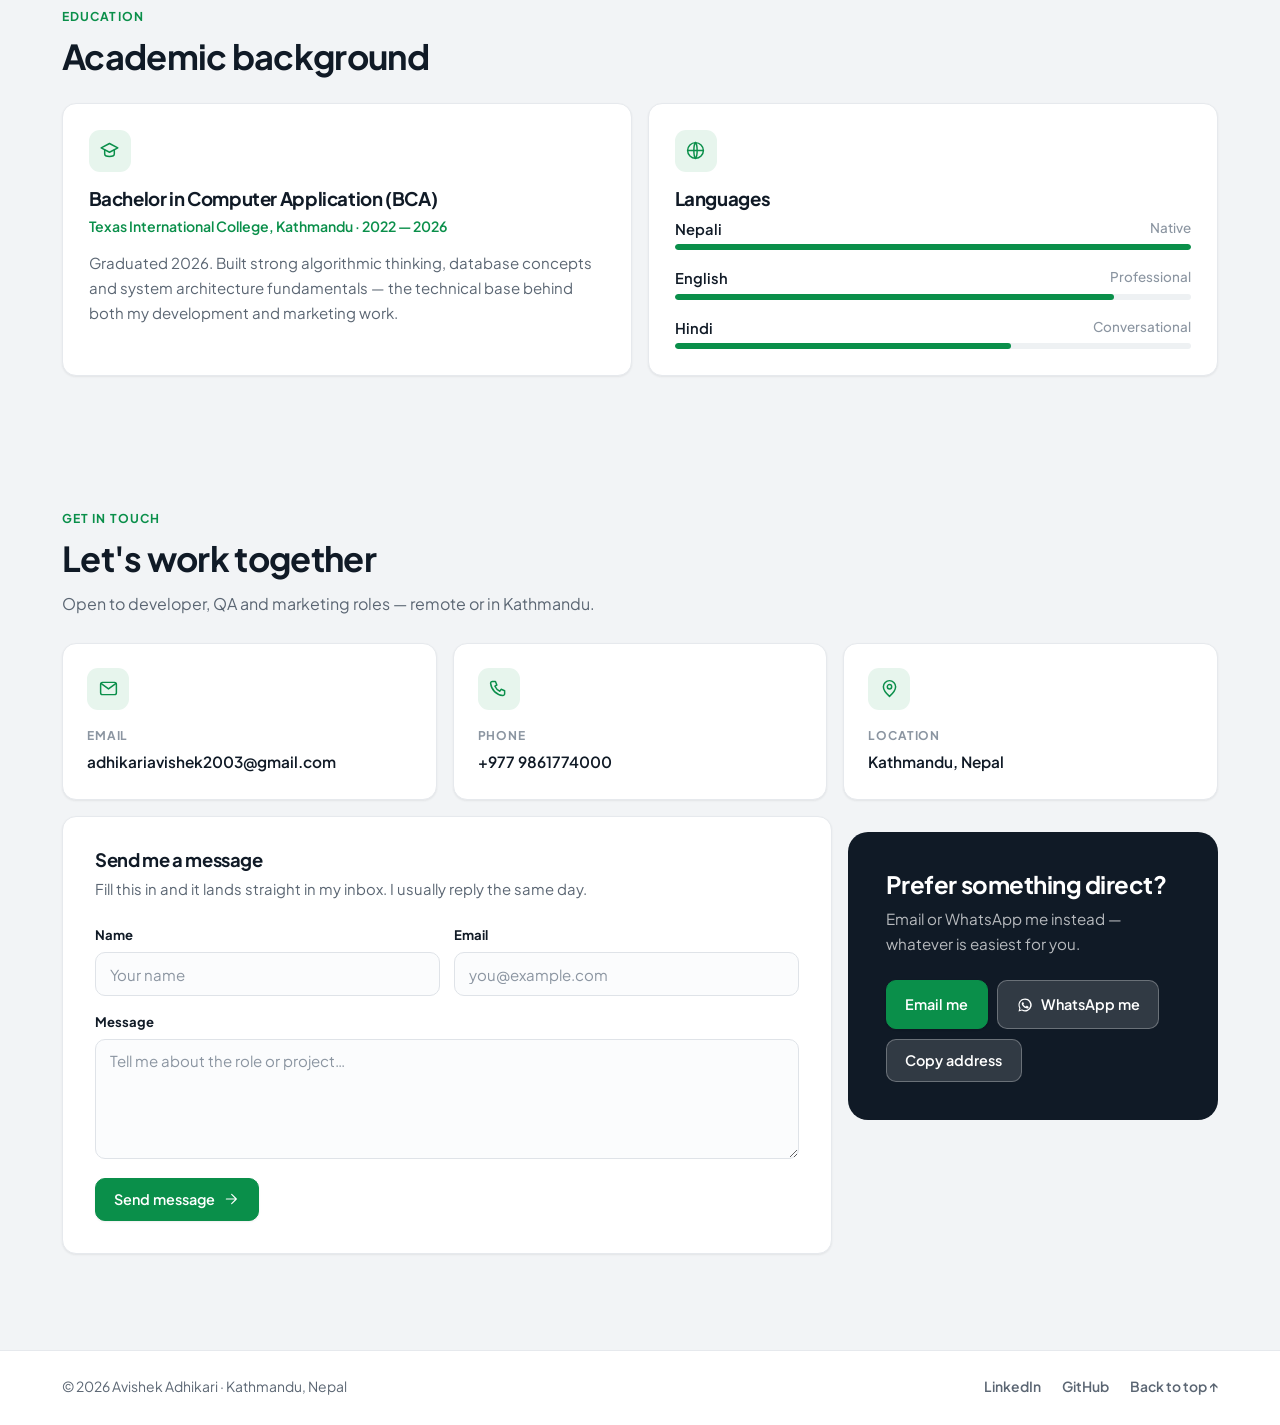
==== commit 68120f24: "Update CV and sync the page to match it Replaces the CV export with the current one-page version, th" ====
--- a/index.html
+++ b/index.html
@@ -3,12 +3,12 @@
 <head>
 <meta charset="UTF-8">
 <meta name="viewport" content="width=device-width, initial-scale=1.0">
-<title>Avishek Adhikari — Developer &amp; Assistant Marketing Lead</title>
-<meta name="description" content="Portfolio of Avishek Adhikari — BCA graduate, software developer and Assistant Marketing Lead. Software testing, web development and product growth.">
+<title>Avishek Adhikari — Developer &amp; Digital Marketer</title>
+<meta name="description" content="Portfolio of Avishek Adhikari — BCA graduate, software developer and digital marketer. Software testing, full-stack web development and product growth.">
 <meta name="author" content="Avishek Adhikari">
 <meta property="og:type" content="website">
-<meta property="og:title" content="Avishek Adhikari — Developer &amp; Assistant Marketing Lead">
-<meta property="og:description" content="Passionate developer with experience in software testing, web development, and real-world product growth.">
+<meta property="og:title" content="Avishek Adhikari — Developer &amp; Digital Marketer">
+<meta property="og:description" content="BCA graduate with experience in software testing, full-stack web development and real-world product growth.">
 
 <link rel="preconnect" href="https://fonts.googleapis.com">
 <link rel="preconnect" href="https://fonts.gstatic.com" crossorigin>
@@ -27,7 +27,7 @@
       <img src="assets/photo.jpg" alt="" class="brand__img">
       <span class="brand__text">
         <strong>Avishek Adhikari</strong>
-        <small>Developer &amp; Assistant Marketing Lead</small>
+        <small>Developer &amp; Digital Marketer</small>
       </span>
     </a>
 
@@ -58,10 +58,10 @@
     <div class="hero__text">
       <span class="eyebrow">BCA Graduate · Kathmandu, Nepal</span>
       <h1>Hi, I am <span class="hl">Avishek Adhikari</span></h1>
-      <p class="hero__role">Software Developer &amp; Assistant Marketing Lead</p>
+      <p class="hero__role">Software Developer &amp; Digital Marketer</p>
       <p class="hero__lede">
-        Passionate developer with experience in software testing, web development,
-        and real-world product growth — I build the product, then help it find its customers.
+        BCA graduate with hands-on experience in software testing, full-stack web development
+        and product growth — I build products, test them, then help them find customers.
       </p>
 
       <div class="btnrow">
@@ -89,7 +89,7 @@
   <!-- ================= STATS ================= -->
   <section class="stats reveal">
     <div class="stat"><strong>5</strong><span>Roles &amp; internships</span></div>
-    <div class="stat"><strong>8</strong><span>Technical skills</span></div>
+    <div class="stat"><strong>12</strong><span>Technical skills</span></div>
     <div class="stat"><strong>3</strong><span>Projects built</span></div>
     <div class="stat"><strong>3</strong><span>Languages spoken</span></div>
   </section>
@@ -100,7 +100,7 @@
       <span class="eyebrow">About &amp; skills</span>
       <h2>Developer first, marketer by practice</h2>
       <p class="block__sub">
-        BCA graduate with hands-on experience in software testing, web development,
+        BCA graduate with hands-on experience in software testing, full-stack web development
         and marketing strategy — comfortable on either side of the handoff.
       </p>
     </div>
@@ -122,12 +122,20 @@
         <svg viewBox="0 0 24 24"><circle cx="12" cy="5.5" r="2.2"/><circle cx="6" cy="18.5" r="2.2"/><circle cx="18" cy="18.5" r="2.2"/><path d="M12 7.7v4.8M12 12.5 7.5 16.8M12 12.5l4.5 4.3"/></svg></div>Git</div>
       <div class="tile"><div class="tile__ico">
         <svg viewBox="0 0 24 24"><ellipse cx="12" cy="6" rx="7.5" ry="3"/><path d="M4.5 6v12c0 1.7 3.4 3 7.5 3s7.5-1.3 7.5-3V6M4.5 12c0 1.7 3.4 3 7.5 3s7.5-1.3 7.5-3"/></svg></div>MySQL</div>
+      <div class="tile"><div class="tile__ico">
+        <svg viewBox="0 0 24 24"><rect x="3.5" y="3.5" width="17" height="17" rx="2"/><path d="M7 10h5M9.5 10v6M14 15.2c.6.7 3.3 1.1 3.3-.8 0-1.8-3.2-1.3-3.2-3 0-1.6 2.5-1.7 3.1-.6"/></svg></div>TypeScript</div>
+      <div class="tile"><div class="tile__ico">
+        <svg viewBox="0 0 24 24"><path d="M12 2.8 20 7v10l-8 4.2L4 17V7z"/><path d="M9.5 9.5v5.2a1.6 1.6 0 0 1-3 .5"/></svg></div>Node.js</div>
+      <div class="tile"><div class="tile__ico">
+        <svg viewBox="0 0 24 24"><ellipse cx="12" cy="6" rx="7.5" ry="3"/><path d="M4.5 6v12c0 1.7 3.4 3 7.5 3s7.5-1.3 7.5-3V6M4.5 12c0 1.7 3.4 3 7.5 3s7.5-1.3 7.5-3"/><path d="M9.5 9v9M14.5 9v9"/></svg></div>PostgreSQL</div>
+      <div class="tile"><div class="tile__ico">
+        <svg viewBox="0 0 24 24"><path d="M8.2 10.5c.8-2.4 2.3-3.6 4.5-3.6 3.3 0 3.7 2.4 5.4 2.8 1.1.3 2.1-.1 2.9-1.2-.8 2.4-2.3 3.6-4.5 3.6-3.3 0-3.7-2.4-5.4-2.8-1.1-.3-2.1.1-2.9 1.2z"/><path d="M3 16.5c.8-2.4 2.3-3.6 4.5-3.6 3.3 0 3.7 2.4 5.4 2.8 1.1.3 2.1-.1 2.9-1.2-.8 2.4-2.3 3.6-4.5 3.6-3.3 0-3.7-2.4-5.4-2.8-1.1-.3-2.1.1-2.9 1.2z"/></svg></div>Tailwind</div>
     </div>
 
     <div class="panel reveal">
       <h3 class="panel__h">What I bring to a team</h3>
       <ul class="checks">
-        <li>Full-stack web development across HTML, CSS, JavaScript and React</li>
+        <li>Full-stack web development across React, TypeScript, Node/Express and PostgreSQL</li>
         <li>Manual testing, test-case design and regression support</li>
         <li>Growth and marketing strategy grounded in real product data</li>
         <li>Business onboarding, partnerships and field campaign coordination</li>
@@ -151,23 +159,6 @@
       <article class="card card--xp reveal">
         <div class="card__top">
           <div>
-            <h3>Assistant Marketing Lead</h3>
-            <p class="org"><a class="orglink" href="https://xcardnepal.com" target="_blank" rel="noopener">xCard Project<svg viewBox="0 0 24 24"><path d="M14 4h6v6"/><path d="M20 4 10.5 13.5"/><path d="M18 14.5V19a1.5 1.5 0 0 1-1.5 1.5h-11A1.5 1.5 0 0 1 4 19V8a1.5 1.5 0 0 1 1.5-1.5H10"/></svg></a></p>
-          </div>
-          <span class="chip chip--live">Jan 2026 — Present</span>
-        </div>
-        <ul class="bullets">
-          <li>Leading marketing and growth strategies for a digital loyalty platform.</li>
-          <li>Onboarding businesses and building partnerships.</li>
-          <li>Managing field campaigns and customer acquisition.</li>
-          <li>Contributing to product growth and user retention strategies.</li>
-        </ul>
-        <div class="tags"><span>Growth</span><span>Partnerships</span><span>Field Campaigns</span><span>Retention</span></div>
-      </article>
-
-      <article class="card card--xp reveal">
-        <div class="card__top">
-          <div>
             <h3>Digital Marketing Manager</h3>
             <p class="org"><a class="orglink" href="https://growmoreamerica.com/" target="_blank" rel="noopener">Grow More America<svg viewBox="0 0 24 24"><path d="M14 4h6v6"/><path d="M20 4 10.5 13.5"/><path d="M18 14.5V19a1.5 1.5 0 0 1-1.5 1.5h-11A1.5 1.5 0 0 1 4 19V8a1.5 1.5 0 0 1 1.5-1.5H10"/></svg></a> <span class="dim">· Remote, Part-Time</span></p>
           </div>
@@ -179,6 +170,22 @@
           <li>Improving organic reach through targeted content calendars and stronger design components.</li>
         </ul>
         <div class="tags"><span>Paid Ads</span><span>Branding</span><span>Content Strategy</span></div>
+      </article>
+
+      <article class="card card--xp reveal">
+        <div class="card__top">
+          <div>
+            <h3>Assistant Marketing Lead</h3>
+            <p class="org"><a class="orglink" href="https://xcardnepal.com" target="_blank" rel="noopener">xCard Project<svg viewBox="0 0 24 24"><path d="M14 4h6v6"/><path d="M20 4 10.5 13.5"/><path d="M18 14.5V19a1.5 1.5 0 0 1-1.5 1.5h-11A1.5 1.5 0 0 1 4 19V8a1.5 1.5 0 0 1 1.5-1.5H10"/></svg></a></p>
+          </div>
+          <span class="chip">Jan 2026 — Sep 2026</span>
+        </div>
+        <ul class="bullets">
+          <li>Led marketing and growth strategy for a digital loyalty platform.</li>
+          <li>Onboarded businesses and built merchant partnerships.</li>
+          <li>Managed field campaigns, customer acquisition and retention initiatives.</li>
+        </ul>
+        <div class="tags"><span>Growth</span><span>Partnerships</span><span>Field Campaigns</span><span>Retention</span></div>
       </article>
 
       <article class="card card--xp reveal">
@@ -187,7 +194,7 @@
             <h3>Software Tester Intern</h3>
             <p class="org">Appsite Incorporation Pvt. Ltd.</p>
           </div>
-          <span class="chip">Oct 5, 2025 — Jan 6, 2026</span>
+          <span class="chip">Oct 2025 — Jan 2026</span>
         </div>
         <ul class="bullets">
           <li>Worked on the <a class="inlink" href="https://xcardnepal.com" target="_blank" rel="noopener">xCard</a> digital loyalty platform.</li>
@@ -218,7 +225,7 @@
       <article class="card card--xp reveal">
         <div class="card__top">
           <div>
-            <h3>Exam Department</h3>
+            <h3>Exam Department Assistant</h3>
             <p class="org">Texas International College</p>
           </div>
           <span class="chip">2022 — 2025</span>
@@ -245,8 +252,8 @@
       </div>
       <div class="feat__body">
         <span class="chip chip--live"><i class="dot"></i>Currently building &amp; growing</span>
-        <h3>Loyalty Bridge</h3>
-        <p class="feat__tag">Digital loyalty platform for local merchants</p>
+        <h3>Loynex</h3>
+        <p class="feat__tag">Loyalty Bridge — B2B2C digital loyalty platform for local merchants</p>
         <p>
           A B2B loyalty system that replaces paper punch cards — scan-to-claim digital stamp
           cards, a secure points and rewards catalogue, and anti-counterfeit receipt vouchers,
@@ -256,6 +263,7 @@
           <li>Three surfaces on one API — a customer wallet, a merchant till dashboard and an admin console</li>
           <li>Live merchant analytics over an append-only ledger of every stamp, point and coupon</li>
           <li>Installable PWA, built for shops across Nepal and beyond</li>
+          <li>React 19, TypeScript, Vite and Tailwind on Express and PostgreSQL — business logic in SQL functions, triggers and views</li>
         </ul>
         <div class="tags"><span>Loyalty Platform</span><span>PWA</span><span>QR / Scan-to-Claim</span><span>eSewa</span><span>Merchant Dashboard</span></div>
         <div class="btnrow">
--- a/styles.css
+++ b/styles.css
@@ -120,7 +120,7 @@
 .org .dim,.dim{color:var(--ink-3);font-weight:500}
 
 .grid{display:grid;gap:1rem}
-.grid--7{grid-template-columns:repeat(8,1fr)}
+.grid--7{grid-template-columns:repeat(6,1fr)}
 .grid--3{grid-template-columns:repeat(3,1fr)}
 .grid--2{grid-template-columns:repeat(2,1fr)}
 
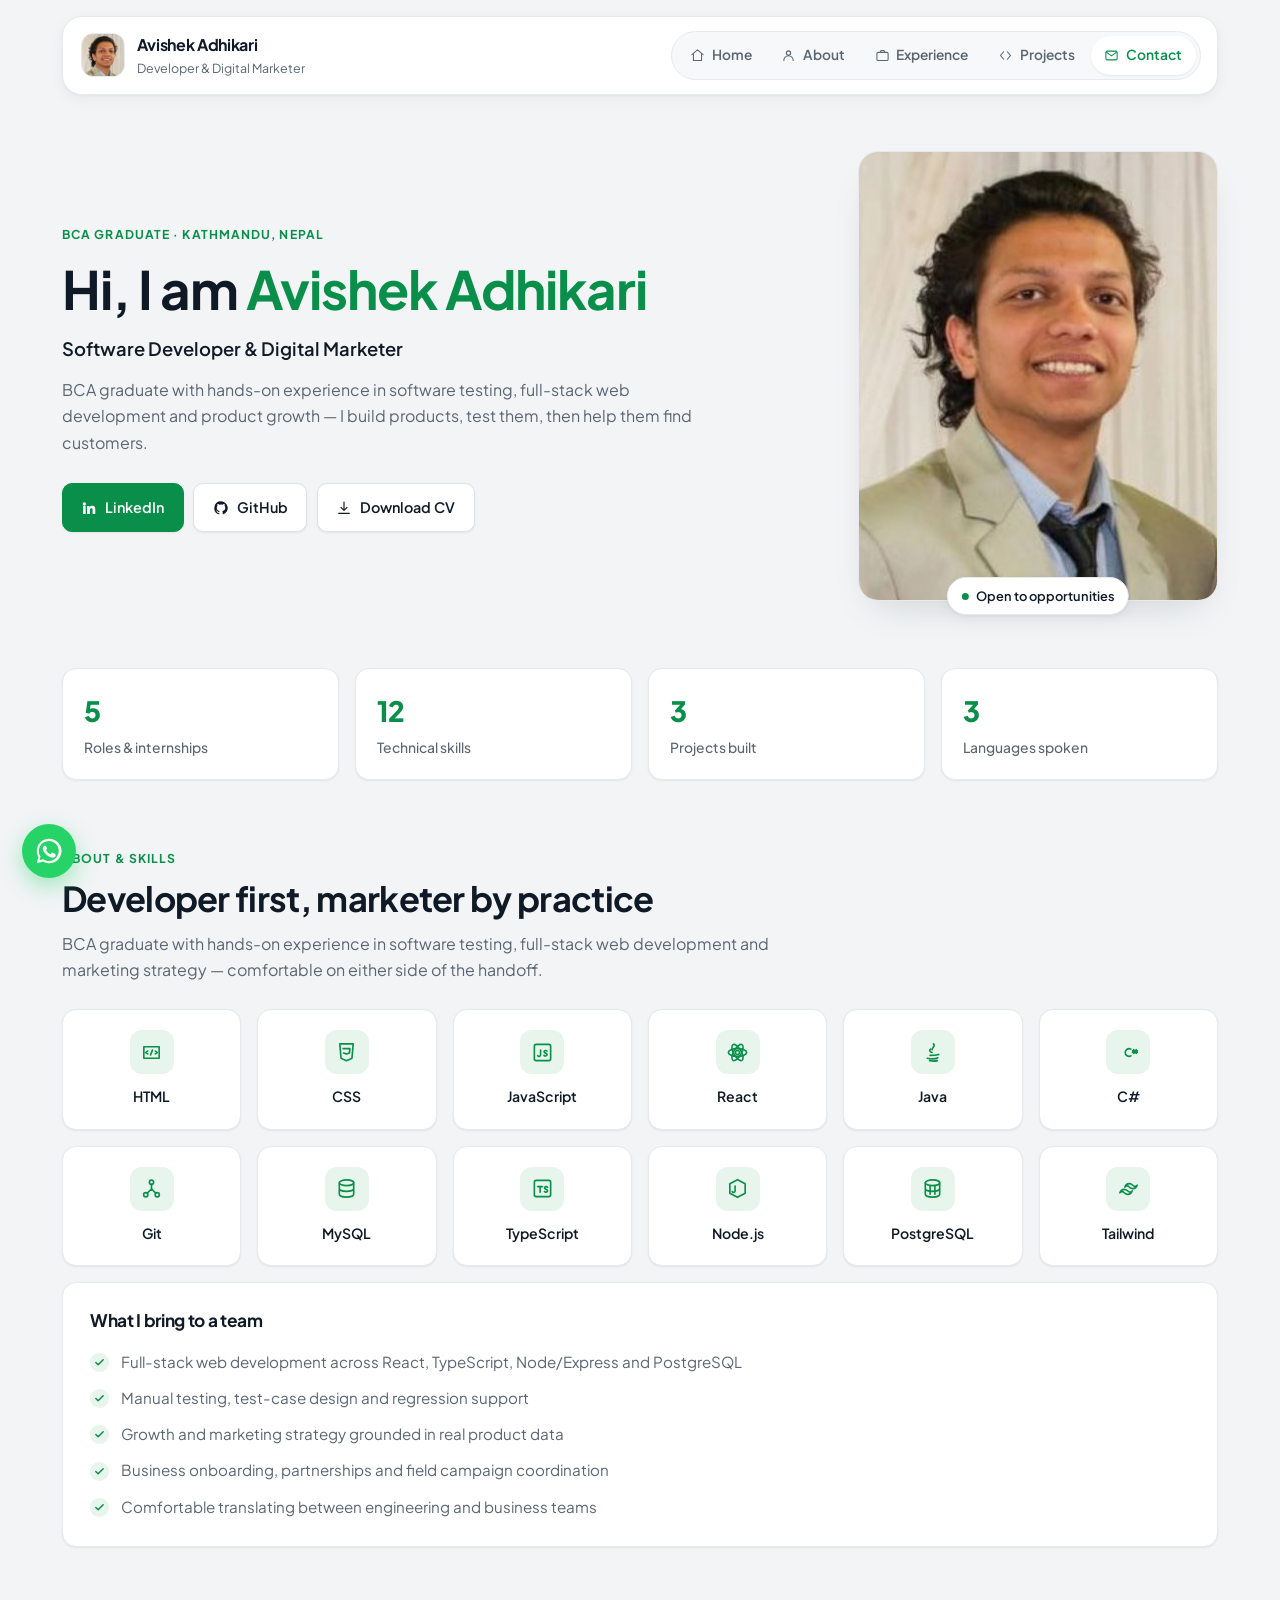
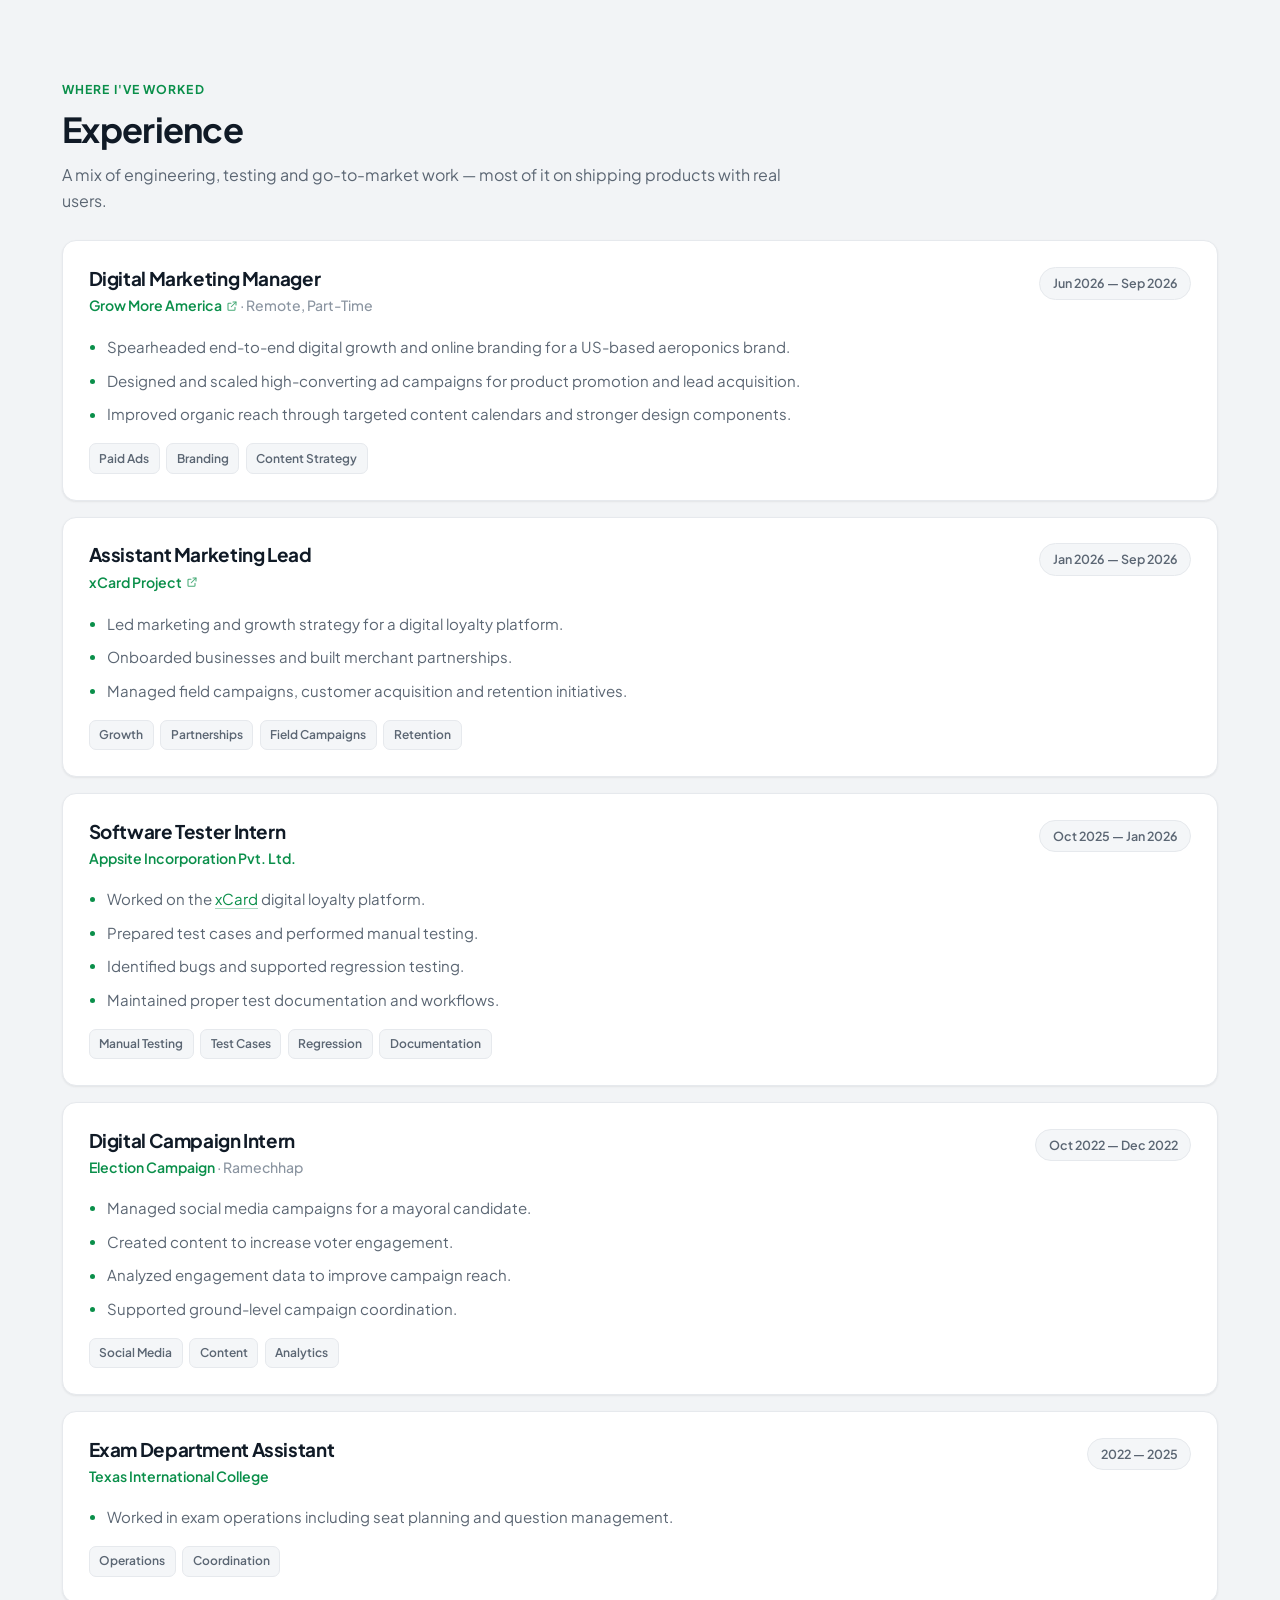
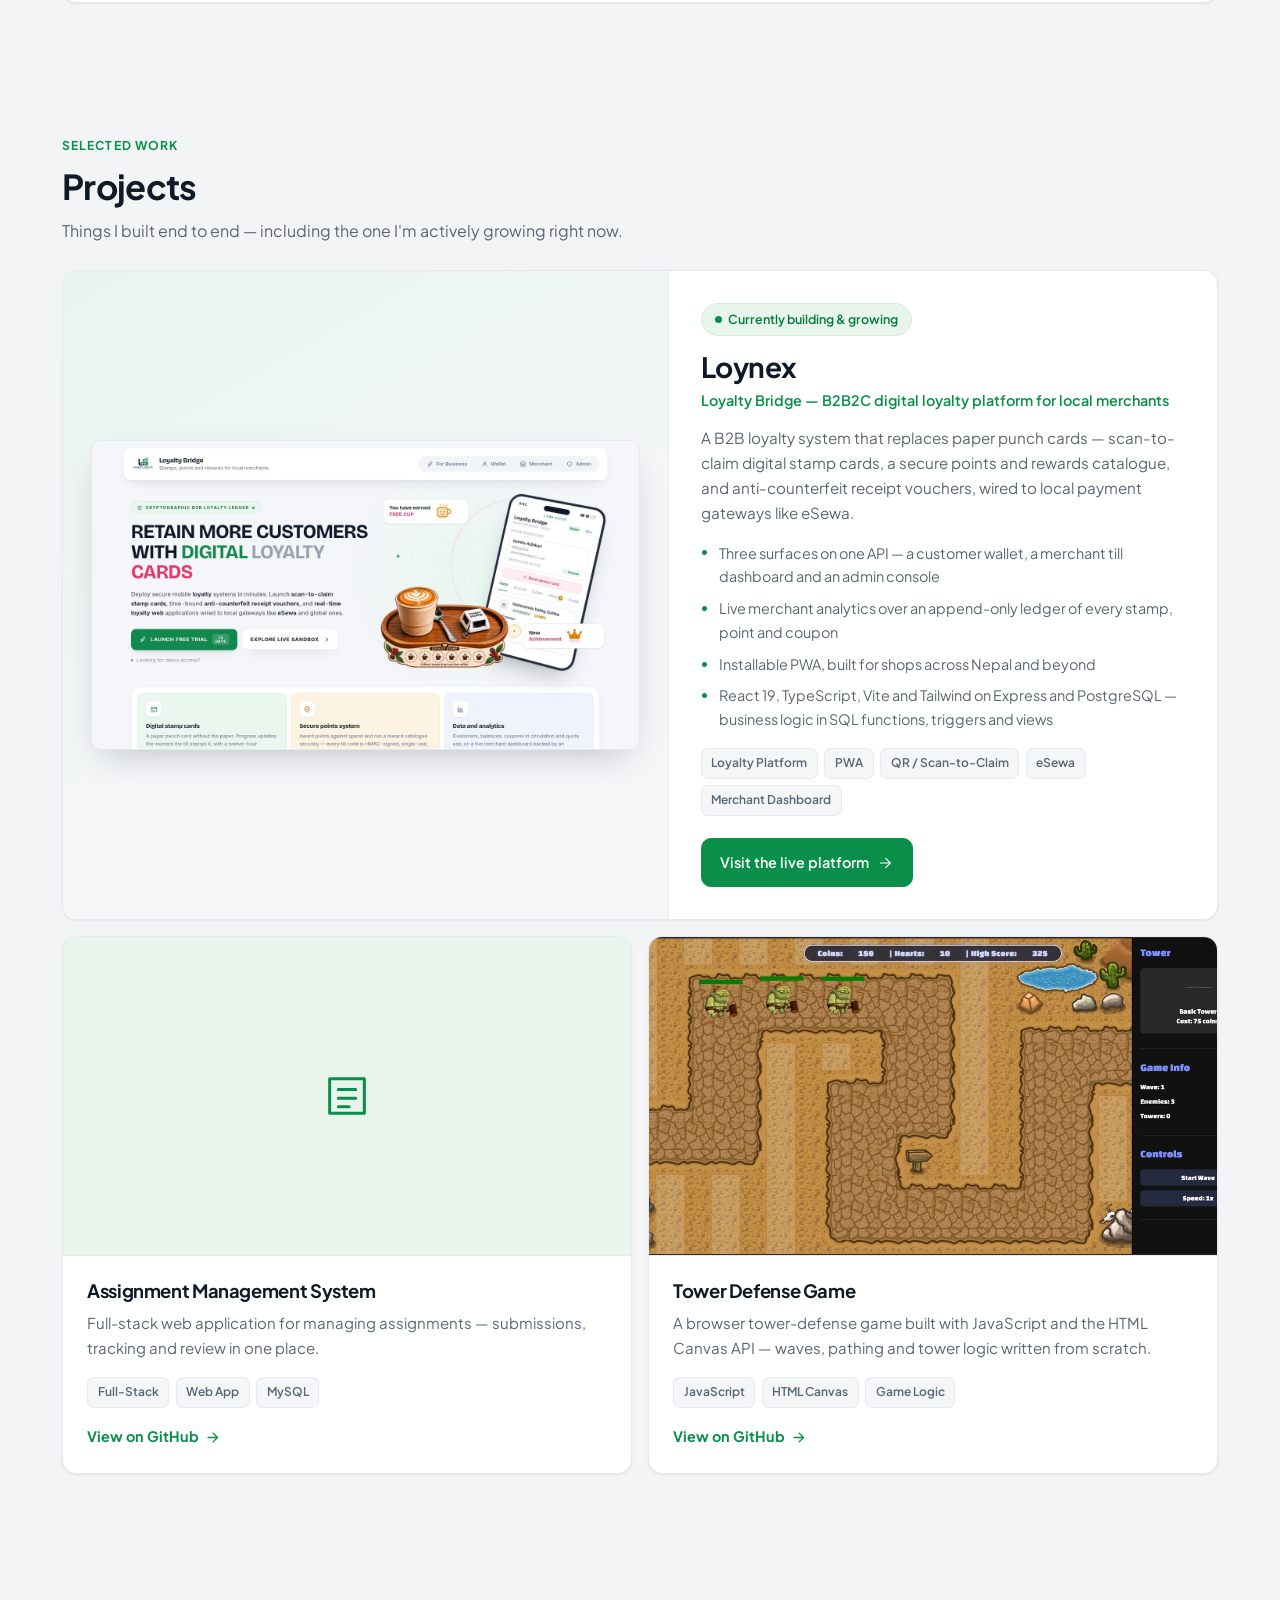
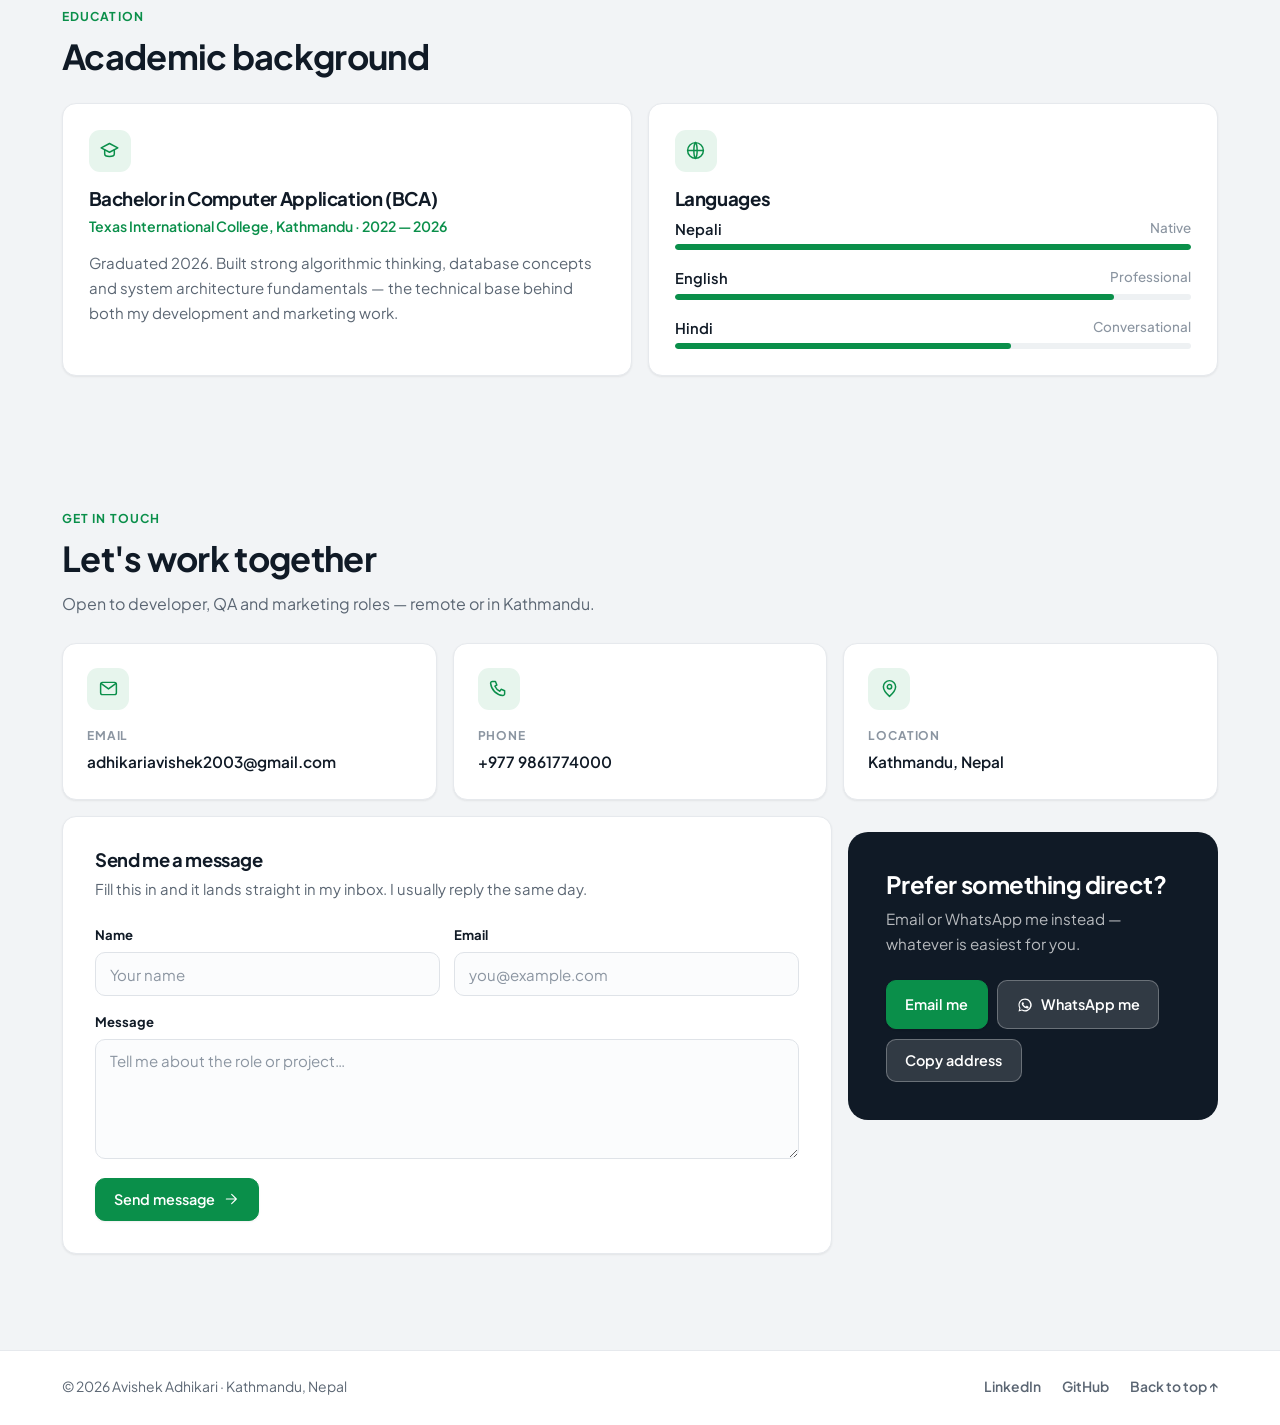
==== commit 903c07bc: "Mark Grow More America role as ended and rebuild CV The role ran Jun–Sep 2026, not to the present. U" ====
--- a/index.html
+++ b/index.html
@@ -162,12 +162,12 @@
             <h3>Digital Marketing Manager</h3>
             <p class="org"><a class="orglink" href="https://growmoreamerica.com/" target="_blank" rel="noopener">Grow More America<svg viewBox="0 0 24 24"><path d="M14 4h6v6"/><path d="M20 4 10.5 13.5"/><path d="M18 14.5V19a1.5 1.5 0 0 1-1.5 1.5h-11A1.5 1.5 0 0 1 4 19V8a1.5 1.5 0 0 1 1.5-1.5H10"/></svg></a> <span class="dim">· Remote, Part-Time</span></p>
           </div>
-          <span class="chip chip--live">Jun 2026 — Present</span>
+          <span class="chip">Jun 2026 — Sep 2026</span>
         </div>
         <ul class="bullets">
-          <li>Spearheading end-to-end digital growth and online branding for a US-based aeroponics brand.</li>
-          <li>Designing and scaling high-converting ad campaigns for product promotion and lead acquisition.</li>
-          <li>Improving organic reach through targeted content calendars and stronger design components.</li>
+          <li>Spearheaded end-to-end digital growth and online branding for a US-based aeroponics brand.</li>
+          <li>Designed and scaled high-converting ad campaigns for product promotion and lead acquisition.</li>
+          <li>Improved organic reach through targeted content calendars and stronger design components.</li>
         </ul>
         <div class="tags"><span>Paid Ads</span><span>Branding</span><span>Content Strategy</span></div>
       </article>
